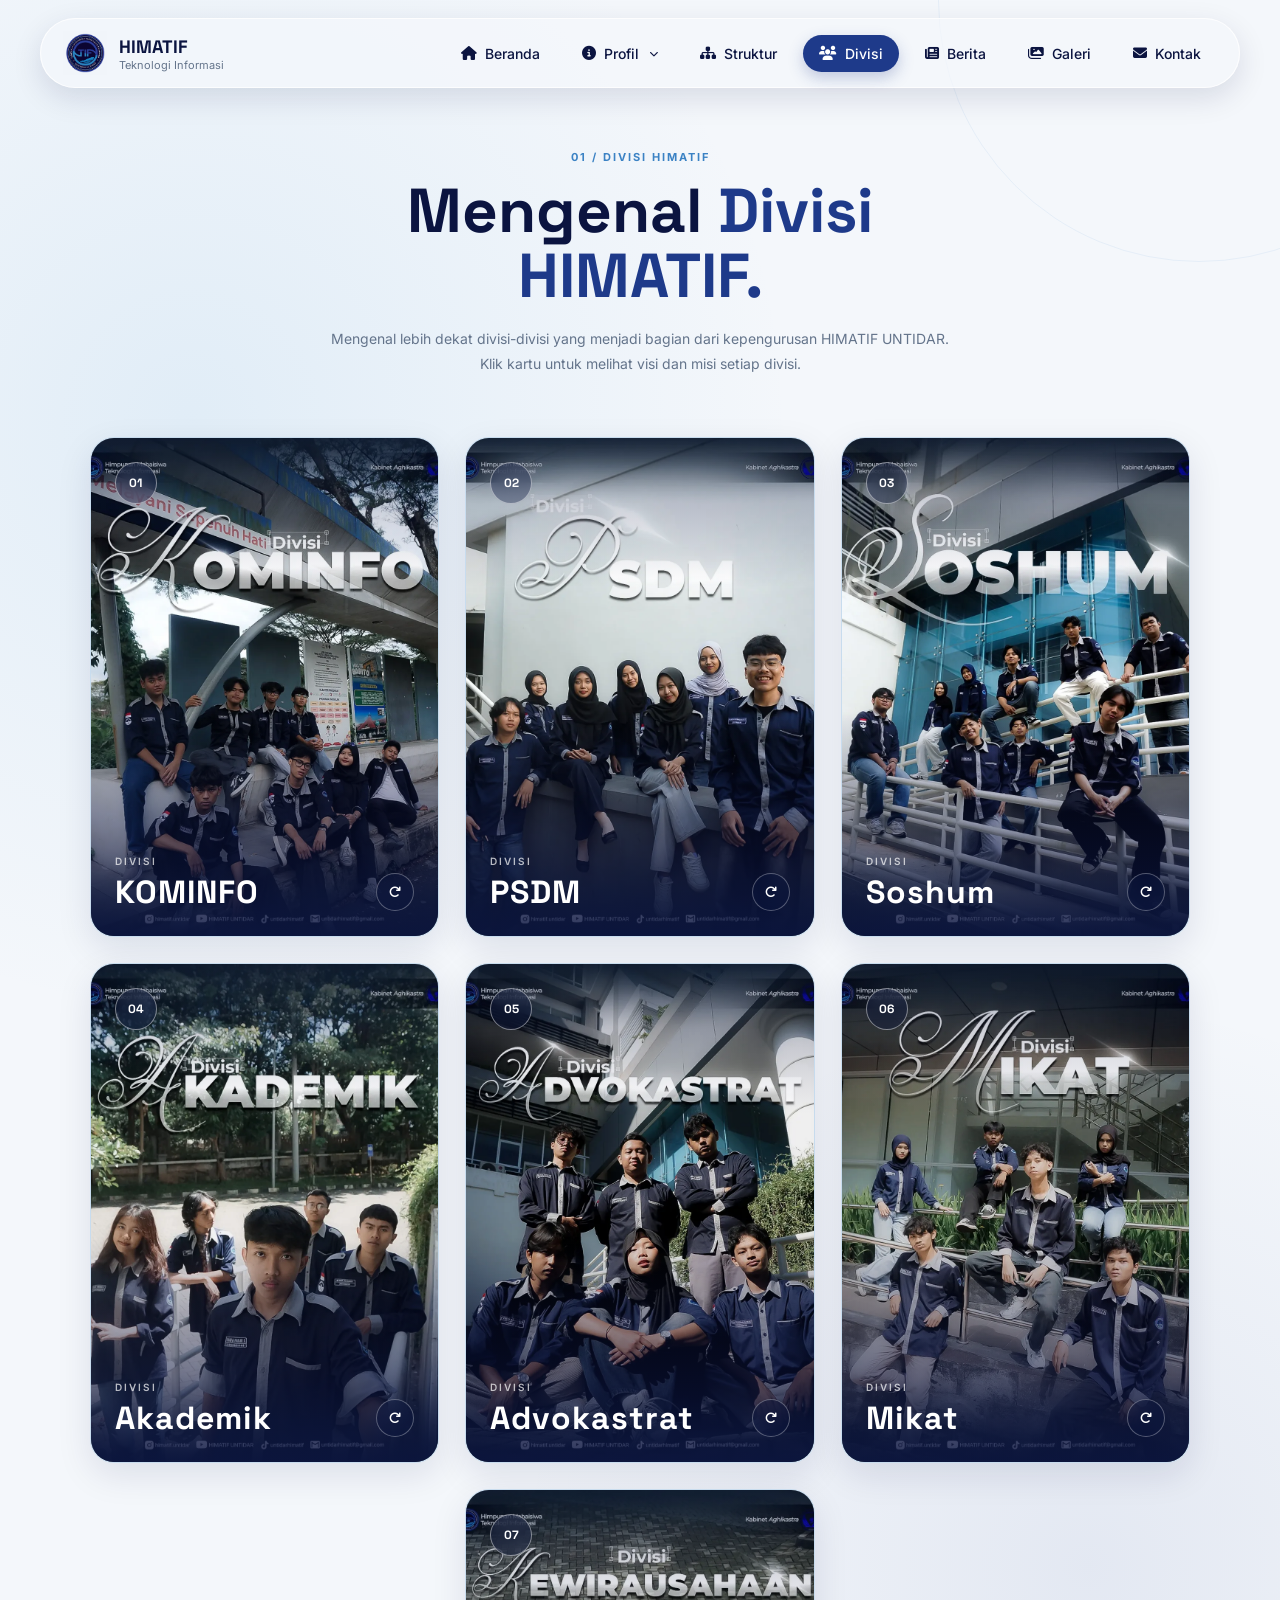
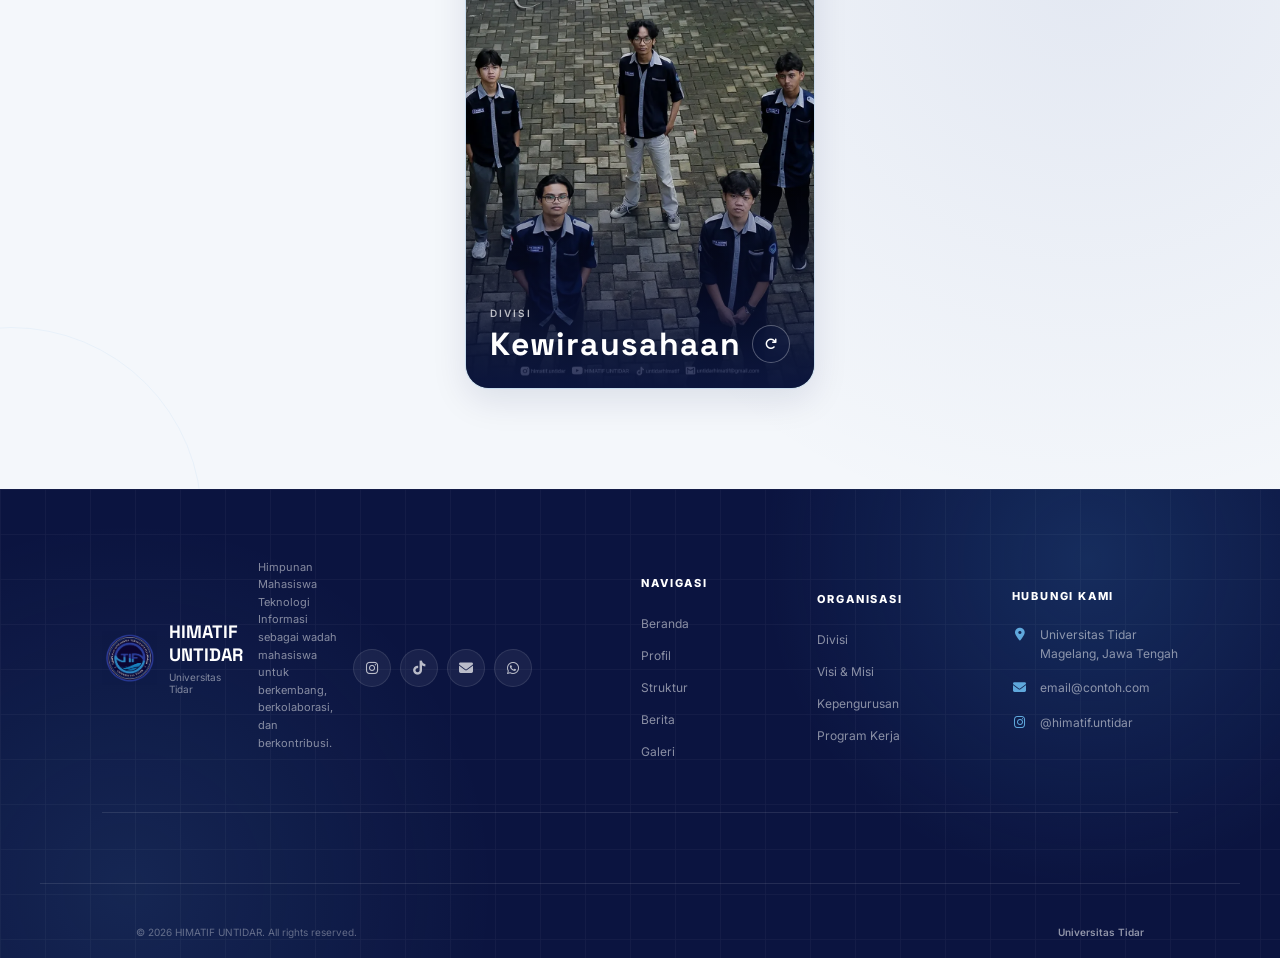
==== divisi.html @ c596a83c "Add files via upload" ====
<!doctype html>
<html lang="id">
  <head>
    <meta charset="UTF-8" />
    <meta name="viewport" content="width=device-width, initial-scale=1.0" />

    <title>Divisi | HIMATIF UNTIDAR</title>

    <!-- Google Fonts -->
    <link rel="preconnect" href="https://fonts.googleapis.com" />
    <link rel="preconnect" href="https://fonts.gstatic.com" crossorigin />

    <link
      href="https://fonts.googleapis.com/css2?family=Inter:wght@400;500;600;700&family=Space+Grotesk:wght@400;500;600;700&display=swap"
      rel="stylesheet"
    />

    <!-- Font Awesome -->
    <link
      rel="stylesheet"
      href="https://cdnjs.cloudflare.com/ajax/libs/font-awesome/6.7.0/css/all.min.css"
    />

    <!-- CSS Utama -->
    <link rel="stylesheet" href="css/style.css" />
    <link
      rel="shortcut icon"
      href="assets/14. LOGO HIMATIF.png"
      type="image/x-icon"
    />

    <!-- CSS Khusus Divisi -->
    <link rel="stylesheet" href="css/divisi.css" />
  </head>

  <body>
    <!-- =====================================================
         NAVBAR
    ====================================================== -->
    <header id="navbar">
      <nav class="dock" id="navbar">
        <!-- LOGO -->
        <a href="#beranda" class="logo">
          <img src="assets/14. LOGO HIMATIF.png" alt="Logo HMTI" />

          <div>
            <h3>HIMATIF</h3>
            <span>Teknologi Informasi</span>
          </div>
        </a>

        <!-- NAVIGATION MENU -->
        <ul class="nav-menu">
          <!-- BERANDA -->
          <li>
            <a href="index.html#beranda" class="nav-link">
              <i class="fa-solid fa-house"></i>
              <span>Beranda</span>
            </a>
          </li>

          <!-- PROFIL -->
          <li class="nav-dropdown">
            <a href="index.html#profil" class="nav-link">
              <i class="fa-solid fa-circle-info"></i>
              <span>Profil</span>
              <i class="fa-solid fa-chevron-down dropdown-icon"></i>
            </a>

            <ul class="dropdown-menu">
              <li>
                <a href="index.html#tentang">
                  <i class="fa-solid fa-building"></i>
                  <span>Tentang HIMATIF</span>
                </a>
              </li>

              <li>
                <a href="#" id="visionMissionNav">
                  <i class="fa-solid fa-bullseye"></i>
                  <span>Visi &amp; Misi</span>
                </a>
              </li>
            </ul>
          </li>

          <!-- STRUKTUR ORGANISASI -->
          <li>
            <a href="index.html#struktur" class="nav-link">
              <i class="fa-solid fa-sitemap"></i>
              <span>Struktur</span>
            </a>
          </li>

          <!-- DIVISI -->
          <li>
            <a href="divisi.html" class="nav-link active">
              <i class="fa-solid fa-users"></i>
              <span>Divisi</span>
            </a>
          </li>

          <!-- PROGRAM KERJA -->
          <li>
            <a href="index.html#berita" class="nav-link">
              <i class="fa-solid fa-newspaper"></i>
              <span>Berita</span>
            </a>
          </li>

          <!-- DOKUMENTASI -->
          <li>
            <a href="index.html#galeri" class="nav-link">
              <i class="fa-solid fa-images"></i>
              <span>Galeri</span>
            </a>
          </li>

          <!-- KONTAK -->
          <li>
            <a href="index.htmlkontak.html" class="nav-link">
              <i class="fa-solid fa-envelope"></i>
              <span>Kontak</span>
            </a>
          </li>
        </ul>

        <!-- HAMBURGER -->
        <div class="hamburger" id="hamburger">
          <i class="fa-solid fa-bars"></i>
        </div>
      </nav>
    </header>

    <!-- =====================================================
         DIVISI SECTION
    ====================================================== -->
    <main>
      <section class="division-section" id="divisi">
        <div class="division-container">
          <!-- Section Heading -->
          <div class="section-heading division-heading">
            <span class="section-number"> 01 / DIVISI HIMATIF </span>

            <h1>
              Mengenal
              <span>Divisi HIMATIF.</span>
            </h1>

            <p>
              Mengenal lebih dekat divisi-divisi yang menjadi bagian dari
              kepengurusan HIMATIF UNTIDAR. Klik kartu untuk melihat visi dan misi
              setiap divisi.
            </p>
          </div>

          <!-- =================================================
                     DIVISION GRID
                ================================================== -->
          <div class="division-grid">
            <!-- =================================================
                         CARD 01 - KOMINFO
                    ================================================== -->
            <article class="division-card">
              <div class="division-card-inner">
                <!-- FRONT -->
                <div class="division-card-front">
                  <img
                    src="assets/5. Divisi Kominfo.png"
                    alt="Divisi Kominfo HMTI UNTIDAR"
                  />

                  <div class="division-front-overlay">
                    <span class="division-number"> 01 </span>

                    <div class="division-front-info">
                      <span>DIVISI</span>

                      <h2>KOMINFO</h2>
                    </div>

                    <div class="division-flip-icon">
                      <i class="fa-solid fa-arrow-rotate-right"></i>
                    </div>
                  </div>
                </div>

                <!-- BACK -->
                <div class="division-card-back">
                  <span class="division-back-number"> 01 </span>

                  <span class="division-label"> DIVISI </span>

                  <h2>KOMINFO</h2>

                  <div class="division-line"></div>

                  <div class="division-content">
                    <div class="vision-block">
                      <span>
                        <i class="fa-solid fa-eye"></i>
                        VISI
                      </span>

                      <p>
                        Membangun komunikasi dan informasi HIMATIF UNTIDAR yang
                        informatif, kreatif, dan mudah diakses.
                      </p>
                    </div>

                    <div class="mission-block">
                      <span>
                        <i class="fa-solid fa-bullseye"></i>
                        MISI
                      </span>

                      <ul>
                        <li>Mengelola informasi organisasi secara efektif.</li>

                        <li>Meningkatkan publikasi kegiatan HIMATIF UNTIDAR.</li>

                        <li>
                          Mengembangkan media komunikasi yang kreatif dan
                          informatif.
                        </li>
                      </ul>
                    </div>
                  </div>

                  <div class="division-back-hint">
                    <i class="fa-solid fa-arrow-left"></i>
                    Klik untuk kembali
                  </div>
                </div>
              </div>
            </article>

            <!-- =================================================
                         CARD 02
                    ================================================== -->
            <article class="division-card">
              <div class="division-card-inner">
                <div class="division-card-front">
                  <img
                    src="assets/6. Divisi PSDM.png"
                    alt="Divisi 02 HMTI UNTIDAR"
                  />

                  <div class="division-front-overlay">
                    <span class="division-number"> 02 </span>

                    <div class="division-front-info">
                      <span>DIVISI</span>
                      <h2>PSDM</h2>
                    </div>

                    <div class="division-flip-icon">
                      <i class="fa-solid fa-arrow-rotate-right"></i>
                    </div>
                  </div>
                </div>

                <div class="division-card-back">
                  <span class="division-back-number">02</span>

                  <span class="division-label"> DIVISI </span>

                  <h2>PSDM</h2>

                  <div class="division-line"></div>

                  <div class="division-content">
                    <div class="vision-block">
                      <span>
                        <i class="fa-solid fa-eye"></i>
                        VISI
                      </span>

                      <p>Tuliskan visi divisi di sini.</p>
                    </div>

                    <div class="mission-block">
                      <span>
                        <i class="fa-solid fa-bullseye"></i>
                        MISI
                      </span>

                      <ul>
                        <li>Tuliskan misi pertama.</li>

                        <li>Tuliskan misi kedua.</li>

                        <li>Tuliskan misi ketiga.</li>
                      </ul>
                    </div>
                  </div>

                  <div class="division-back-hint">
                    <i class="fa-solid fa-arrow-left"></i>
                    Klik untuk kembali
                  </div>
                </div>
              </div>
            </article>

            <!-- =================================================
                         CARD 03
                    ================================================== -->
            <article class="division-card">
              <div class="division-card-inner">
                <div class="division-card-front">
                  <img
                    src="assets/7. Divisi Soshum.png"
                    alt="Divisi 03 HMTI UNTIDAR"
                  />

                  <div class="division-front-overlay">
                    <span class="division-number">03</span>

                    <div class="division-front-info">
                      <span>DIVISI</span>
                      <h2>Soshum</h2>
                    </div>

                    <div class="division-flip-icon">
                      <i class="fa-solid fa-arrow-rotate-right"></i>
                    </div>
                  </div>
                </div>

                <div class="division-card-back">
                  <span class="division-back-number">03</span>

                  <span class="division-label"> DIVISI </span>

                  <h2>Soshum</h2>

                  <div class="division-line"></div>

                  <div class="division-content">
                    <div class="vision-block">
                      <span>
                        <i class="fa-solid fa-eye"></i>
                        VISI
                      </span>

                      <p>Tuliskan visi divisi di sini.</p>
                    </div>

                    <div class="mission-block">
                      <span>
                        <i class="fa-solid fa-bullseye"></i>
                        MISI
                      </span>

                      <ul>
                        <li>Tuliskan misi pertama.</li>
                        <li>Tuliskan misi kedua.</li>
                        <li>Tuliskan misi ketiga.</li>
                      </ul>
                    </div>
                  </div>

                  <div class="division-back-hint">
                    <i class="fa-solid fa-arrow-left"></i>
                    Klik untuk kembali
                  </div>
                </div>
              </div>
            </article>

            <!-- =================================================
                         CARD 04
                    ================================================== -->
            <article class="division-card">
              <div class="division-card-inner">
                <div class="division-card-front">
                  <img
                    src="assets/8. Divisi Akademik.png"
                    alt="Divisi 04 HMTI UNTIDAR"
                  />

                  <div class="division-front-overlay">
                    <span class="division-number">04</span>

                    <div class="division-front-info">
                      <span>DIVISI</span>
                      <h2>Akademik</h2>
                    </div>

                    <div class="division-flip-icon">
                      <i class="fa-solid fa-arrow-rotate-right"></i>
                    </div>
                  </div>
                </div>

                <div class="division-card-back">
                  <span class="division-back-number">04</span>

                  <span class="division-label"> DIVISI </span>

                  <h2>Akademik</h2>

                  <div class="division-line"></div>

                  <div class="division-content">
                    <div class="vision-block">
                      <span>
                        <i class="fa-solid fa-eye"></i>
                        VISI
                      </span>

                      <p>Tuliskan visi divisi di sini.</p>
                    </div>

                    <div class="mission-block">
                      <span>
                        <i class="fa-solid fa-bullseye"></i>
                        MISI
                      </span>

                      <ul>
                        <li>Tuliskan misi pertama.</li>
                        <li>Tuliskan misi kedua.</li>
                        <li>Tuliskan misi ketiga.</li>
                      </ul>
                    </div>
                  </div>

                  <div class="division-back-hint">
                    <i class="fa-solid fa-arrow-left"></i>
                    Klik untuk kembali
                  </div>
                </div>
              </div>
            </article>

            <!-- =================================================
                         CARD 05
                    ================================================== -->
            <article class="division-card">
              <div class="division-card-inner">
                <div class="division-card-front">
                  <img
                    src="assets/9. Divisi Advokastrat.png"
                    alt="Divisi 05 HMTI UNTIDAR"
                  />

                  <div class="division-front-overlay">
                    <span class="division-number">05</span>

                    <div class="division-front-info">
                      <span>DIVISI</span>
                      <h2>Advokastrat</h2>
                    </div>

                    <div class="division-flip-icon">
                      <i class="fa-solid fa-arrow-rotate-right"></i>
                    </div>
                  </div>
                </div>

                <div class="division-card-back">
                  <span class="division-back-number">05</span>

                  <span class="division-label"> DIVISI </span>

                  <h2>Advokastrat</h2>

                  <div class="division-line"></div>

                  <div class="division-content">
                    <div class="vision-block">
                      <span>
                        <i class="fa-solid fa-eye"></i>
                        VISI
                      </span>

                      <p>Tuliskan visi divisi di sini.</p>
                    </div>

                    <div class="mission-block">
                      <span>
                        <i class="fa-solid fa-bullseye"></i>
                        MISI
                      </span>

                      <ul>
                        <li>Tuliskan misi pertama.</li>
                        <li>Tuliskan misi kedua.</li>
                        <li>Tuliskan misi ketiga.</li>
                      </ul>
                    </div>
                  </div>

                  <div class="division-back-hint">
                    <i class="fa-solid fa-arrow-left"></i>
                    Klik untuk kembali
                  </div>
                </div>
              </div>
            </article>

            <!-- =================================================
                         CARD 06
                    ================================================== -->
            <article class="division-card">
              <div class="division-card-inner">
                <div class="division-card-front">
                  <img
                    src="assets/10. Divisi Mikat.png"
                    alt="Divisi 06 HMTI UNTIDAR"
                  />

                  <div class="division-front-overlay">
                    <span class="division-number">06</span>

                    <div class="division-front-info">
                      <span>DIVISI</span>
                      <h2>Mikat</h2>
                    </div>

                    <div class="division-flip-icon">
                      <i class="fa-solid fa-arrow-rotate-right"></i>
                    </div>
                  </div>
                </div>

                <div class="division-card-back">
                  <span class="division-back-number">06</span>

                  <span class="division-label"> DIVISI </span>

                  <h2>Mikat</h2>

                  <div class="division-line"></div>

                  <div class="division-content">
                    <div class="vision-block">
                      <span>
                        <i class="fa-solid fa-eye"></i>
                        VISI
                      </span>

                      <p>Tuliskan visi divisi di sini.</p>
                    </div>

                    <div class="mission-block">
                      <span>
                        <i class="fa-solid fa-bullseye"></i>
                        MISI
                      </span>

                      <ul>
                        <li>Tuliskan misi pertama.</li>
                        <li>Tuliskan misi kedua.</li>
                        <li>Tuliskan misi ketiga.</li>
                      </ul>
                    </div>
                  </div>

                  <div class="division-back-hint">
                    <i class="fa-solid fa-arrow-left"></i>
                    Klik untuk kembali
                  </div>
                </div>
              </div>
            </article>

            <!-- =================================================
                         CARD 07
                    ================================================== -->
            <article class="division-card division-card-last">
              <div class="division-card-inner">
                <div class="division-card-front">
                  <img
                    src="assets/11. Divisi Kewirausahaan.png"
                    alt="Divisi 07 HMTI UNTIDAR"
                  />

                  <div class="division-front-overlay">
                    <span class="division-number">07</span>

                    <div class="division-front-info">
                      <span>DIVISI</span>
                      <h2>Kewirausahaan</h2>
                    </div>

                    <div class="division-flip-icon">
                      <i class="fa-solid fa-arrow-rotate-right"></i>
                    </div>
                  </div>
                </div>

                <div class="division-card-back">
                  <span class="division-back-number">07</span>

                  <span class="division-label"> DIVISI </span>

                  <h2>Kewirausahaan</h2>

                  <div class="division-line"></div>

                  <div class="division-content">
                    <div class="vision-block">
                      <span>
                        <i class="fa-solid fa-eye"></i>
                        VISI
                      </span>

                      <p>Tuliskan visi divisi di sini.</p>
                    </div>

                    <div class="mission-block">
                      <span>
                        <i class="fa-solid fa-bullseye"></i>
                        MISI
                      </span>

                      <ul>
                        <li>Tuliskan misi pertama.</li>
                        <li>Tuliskan misi kedua.</li>
                        <li>Tuliskan misi ketiga.</li>
                      </ul>
                    </div>
                  </div>

                  <div class="division-back-hint">
                    <i class="fa-solid fa-arrow-left"></i>
                    Klik untuk kembali
                  </div>
                </div>
              </div>
            </article>
          </div>
        </div>
      </section>

      <!-- ==========================================
                  VISI & MISI MODAL
            ========================================== -->

      <div class="vision-modal" id="visionModal">
        <div class="vision-modal-overlay"></div>

        <div class="vision-modal-content">
          <button
            type="button"
            class="vision-modal-close"
            id="visionModalClose"
            aria-label="Tutup Visi dan Misi"
          >
            <i class="fa-solid fa-xmark"></i>
          </button>

          <div class="vision-modal-header">
            <span>HIMATIF UNTIDAR</span>

            <h2>Visi &amp; Misi</h2>

            <p>
              Visi dan misi Himpunan Mahasiswa Teknologi Informasi Universitas
              Tidar.
            </p>
          </div>

          <div class="vision-modal-images">
            <div class="vision-image">
              <span>MISI</span>

              <img src="assets/13. MISI HIMATIF.png" alt="Misi HMTI UNTIDAR" />
            </div>

            <div class="vision-image">
              <span>VISI</span>

              <img src="assets/12. VISI HIMATIF.png" alt="Visi HMTI UNTIDAR" />
            </div>
          </div>
        </div>
      </div>
    </main>

    <!-- ==========================================
         FOOTER
    =========================================== -->

    <footer class="site-footer">
      <!-- =================================================
         FOOTER MAIN
    ================================================= -->

      <div class="footer-main">
        <div class="footer-container">
          <!-- =================================================
                 BRAND
            ================================================= -->

          <div class="footer-brand">
            <a href="#beranda" class="footer-logo">
              <img src="assets/14. LOGO HIMATIF.png" alt="Logo HMTI UNTIDAR" />

              <div>
                <h3>HIMATIF UNTIDAR</h3>

                <span> Universitas Tidar </span>
              </div>
            </a>

            <p class="footer-description">
              Himpunan Mahasiswa Teknologi Informasi sebagai wadah mahasiswa
              untuk berkembang, berkolaborasi, dan berkontribusi.
            </p>

            <!-- SOCIAL MEDIA -->

            <div class="footer-social">
              <a href="#" target="_blank" aria-label="Instagram HMTI">
                <i class="fa-brands fa-instagram"></i>
              </a>

              <a href="#" target="_blank" aria-label="TikTok HMTI">
                <i class="fa-brands fa-tiktok"></i>
              </a>

              <a href="#" target="_blank" aria-label="Email HMTI">
                <i class="fa-solid fa-envelope"></i>
              </a>

              <a href="#" target="_blank" aria-label="WhatsApp HMTI">
                <i class="fa-brands fa-whatsapp"></i>
              </a>
            </div>
          </div>

          <!-- =================================================
                 NAVIGASI
            ================================================= -->

          <div class="footer-column">
            <h4>NAVIGASI</h4>

            <ul>
              <li>
                <a href="#beranda"> Beranda </a>
              </li>

              <li>
                <a href="#tentang"> Profil </a>
              </li>

              <li>
                <a href="#struktur"> Struktur </a>
              </li>

              <li>
                <a href="#berita"> Berita </a>
              </li>

              <li>
                <a href="#galeri"> Galeri </a>
              </li>
            </ul>
          </div>

          <!-- =================================================
                 ORGANISASI
            ================================================= -->

          <div class="footer-column">
            <h4>ORGANISASI</h4>

            <ul>
              <li>
                <a href="divisi.html"> Divisi </a>
              </li>

              <li>
                <a href="#" id="footerVisionMission"> Visi &amp; Misi </a>
              </li>

              <li>
                <a href="#struktur"> Kepengurusan </a>
              </li>

              <li>
                <a href="#berita"> Program Kerja </a>
              </li>
            </ul>
          </div>

          <!-- =================================================
                 KONTAK
            ================================================= -->

          <div class="footer-column footer-contact">
            <h4>HUBUNGI KAMI</h4>

            <div class="footer-contact-item">
              <i class="fa-solid fa-location-dot"></i>

              <span>
                Universitas Tidar<br />
                Magelang, Jawa Tengah
              </span>
            </div>

            <div class="footer-contact-item">
              <i class="fa-solid fa-envelope"></i>

              <a href="mailto:email@contoh.com"> email@contoh.com </a>
            </div>

            <div class="footer-contact-item">
              <i class="fa-brands fa-instagram"></i>

              <a href="#" target="_blank"> @himatif.untidar </a>
            </div>
          </div>
        </div>
      </div>

      <!-- =================================================
         FOOTER BOTTOM
    ================================================= -->

      <div class="footer-bottom">
        <div class="footer-bottom-container">
          <p>
            &copy;
            <span id="footerYear"></span>
            HIMATIF UNTIDAR. All rights reserved.
          </p>

          <span class="footer-university"> Universitas Tidar </span>
        </div>
      </div>
    </footer>

    <!-- JavaScript utama jika kamu tetap menggunakannya -->
    <script src="js/script.js"></script>

    <!-- JavaScript khusus divisi -->
    <script src="js/divisi.js"></script>
  </body>
</html>
---- css/style.css ----
/* =====================================================
   HMTI UNTIDAR
   Profile Website
   Author : Hafidz
   File   : style.css
===================================================== */

/* =====================================================
   1. RESET
===================================================== */

* {
  margin: 0;
  padding: 0;
  box-sizing: border-box;
}

html {
  scroll-behavior: smooth;
}

body {
  min-height: 100vh;

  font-family: var(--font-body);
  color: var(--navy);

  background: var(--background);
}

body.modal-open {
  overflow: hidden;
}

/* =====================================================
   2. ROOT / DESIGN SYSTEM
===================================================== */

:root {
  /* ---------- Brand Colors ---------- */

  --navy: #0b1440;
  --blue-dark: #1e3a8a;
  --blue: #3b82c4;
  --blue-light: #5fa8dc;

  /* ---------- Neutral Colors ---------- */

  --white: #ffffff;
  --background: #f4f7fb;
  --gray: #64748b;

  /* ---------- Glass Effect ---------- */

  --glass: rgba(244, 247, 251, 0.72);
  --glass-border: rgba(255, 255, 255, 0.8);

  /* ---------- Shadow ---------- */

  --shadow-sm: 0 4px 12px rgba(11, 20, 64, 0.08);
  --shadow-md: 0 10px 30px rgba(11, 20, 64, 0.12);
  --shadow-lg: 0 15px 40px rgba(11, 20, 64, 0.16);

  /* ---------- Border Radius ---------- */

  --radius-sm: 10px;
  --radius-md: 20px;
  --radius-lg: 30px;
  --radius-full: 999px;

  /* ---------- Typography ---------- */

  --font-heading: "Space Grotesk", sans-serif;
  --font-body: "Inter", sans-serif;

  /* ---------- Transition ---------- */

  --transition-fast: 0.2s ease;
  --transition: 0.3s ease;
  --transition-slow: 0.5s ease;
}

/* =====================================================
   3. GLOBAL TYPOGRAPHY
===================================================== */

h1,
h2,
h3,
h4,
h5,
h6 {
  font-family: var(--font-heading);
}

a {
  text-decoration: none;
}

button,
a {
  -webkit-tap-highlight-color: transparent;
}
/* =====================================================
   4. HERO SECTION
===================================================== */

.hero {
  position: relative;

  min-height: 100vh;

  display: grid;
  grid-template-columns: 1.1fr 0.9fr;
  align-items: center;

  gap: 40px;

  padding: 140px 8% 160px;

  overflow: hidden;

  color: var(--white);

  background:
    radial-gradient(
      circle at 15% 25%,
      rgba(95, 168, 220, 0.3),
      transparent 32%
    ),
    radial-gradient(
      circle at 85% 30%,
      rgba(59, 130, 196, 0.22),
      transparent 35%
    ),
    linear-gradient(
      180deg,
      #0b1440 0%,
      #101c50 35%,
      #1e3a8a 65%,
      #3b82c4 88%,
      #5fa8dc 100%
    );

  isolation: isolate;
}

/* =====================================================
   HERO GRID
===================================================== */

.hero::before {
  content: "";

  position: absolute;

  inset: 0;

  z-index: -2;

  pointer-events: none;

  opacity: 0.07;

  background-image:
    linear-gradient(rgba(255, 255, 255, 0.5) 1px, transparent 1px),
    linear-gradient(90deg, rgba(255, 255, 255, 0.5) 1px, transparent 1px);

  background-size: 45px 45px;

  mask-image: linear-gradient(to bottom, black 0%, black 55%, transparent 100%);

  -webkit-mask-image: linear-gradient(
    to bottom,
    black 0%,
    black 55%,
    transparent 100%
  );
}

/* =====================================================
   HERO GLOW
===================================================== */

.hero::after {
  content: "";

  position: absolute;

  width: 650px;
  height: 650px;

  top: 45%;
  left: 65%;

  transform: translate(-50%, -50%);

  border-radius: 50%;

  background: radial-gradient(circle, rgba(95, 168, 220, 0.2), transparent 65%);

  filter: blur(50px);

  pointer-events: none;

  z-index: -1;
}

/* =====================================================
   HERO CONTENT
===================================================== */

.hero-content {
  position: relative;

  z-index: 3;

  width: 100%;

  max-width: 760px;

  text-align: left;

  justify-self: start;
}

/* =====================================================
   HERO BADGE
===================================================== */

.hero-badge {
  display: inline-flex;

  align-items: center;

  gap: 8px;

  margin-bottom: 22px;

  padding: 8px 16px;

  color: var(--white);

  font-family: var(--font-body);

  font-size: 13px;

  font-weight: 500;

  background: rgba(255, 255, 255, 0.1);

  border: 1px solid rgba(255, 255, 255, 0.2);

  border-radius: var(--radius-full);

  backdrop-filter: blur(12px);

  -webkit-backdrop-filter: blur(12px);

  box-shadow: 0 8px 30px rgba(11, 20, 64, 0.12);
}

.hero-badge i {
  color: var(--blue-light);

  font-size: 12px;
}

/* =====================================================
   HERO HEADING
===================================================== */

.hero h1 {
  max-width: 800px;

  color: var(--white);

  font-family: var(--font-heading);

  font-size: clamp(2.8rem, 5vw, 5rem);

  font-weight: 700;

  line-height: 1.02;

  letter-spacing: -2px;

  text-shadow: 0 8px 30px rgba(11, 20, 64, 0.2);
}

.hero h1 span {
  display: block;

  color: var(--blue-light);
}

/* =====================================================
   HERO DESCRIPTION
===================================================== */

.hero p {
  max-width: 600px;

  margin-top: 24px;

  color: rgba(255, 255, 255, 0.82);

  font-family: var(--font-body);

  font-size: clamp(0.95rem, 1.5vw, 1.1rem);

  font-weight: 400;

  line-height: 1.7;
}

/* =====================================================
   HERO ACTIONS
===================================================== */

.hero-actions {
  display: flex;

  align-items: center;

  gap: 12px;

  margin-top: 32px;
}

/* =====================================================
   HERO BUTTON
===================================================== */

.hero-button {
  display: inline-flex;

  align-items: center;
  justify-content: center;

  gap: 10px;

  padding: 13px 20px;

  border-radius: var(--radius-full);

  font-family: var(--font-body);

  font-size: 14px;

  font-weight: 600;

  transition:
    transform var(--transition),
    background var(--transition),
    box-shadow var(--transition);
}

.hero-button.primary {
  color: var(--navy);

  background: var(--white);

  box-shadow: 0 10px 30px rgba(11, 20, 64, 0.22);
}

.hero-button.primary:hover {
  transform: translateY(-4px);

  box-shadow: 0 15px 35px rgba(11, 20, 64, 0.3);
}

.hero-button.secondary {
  color: var(--white);

  background: rgba(255, 255, 255, 0.08);

  border: 1px solid rgba(255, 255, 255, 0.25);

  backdrop-filter: blur(12px);

  -webkit-backdrop-filter: blur(12px);
}

.hero-button.secondary:hover {
  background: rgba(255, 255, 255, 0.16);

  transform: translateY(-4px);
}

/* =====================================================
   HERO VISUAL
===================================================== */

.hero-visual {
  position: relative;

  width: min(100%, 480px);
  aspect-ratio: 1 / 1;

  justify-self: center;

  z-index: 2;
}

/* =====================================================
   HERO LOGO
===================================================== */

.hero-logo {
  position: absolute;

  top: 50%;
  left: 50%;

  width: 220px;
  height: 220px;

  display: flex;

  align-items: center;
  justify-content: center;

  transform: translate(-50%, -50%);

  background: rgba(255, 255, 255, 0.1);

  border: 1px solid rgba(255, 255, 255, 0.25);

  border-radius: 50%;

  backdrop-filter: blur(15px);

  -webkit-backdrop-filter: blur(15px);

  box-shadow: 0 20px 60px rgba(11, 20, 64, 0.25);

  animation: floatingLogo 5s ease-in-out infinite;
}

.hero-logo::before {
  content: "";

  position: absolute;

  inset: 12px;

  border: 1px solid rgba(255, 255, 255, 0.15);

  border-radius: 50%;
}

.hero-logo img {
  position: relative;

  width: 145px;
  height: 145px;

  object-fit: contain;
}

/* =====================================================
   LOGO FLOATING
===================================================== */

@keyframes floatingLogo {
  0%,
  100% {
    transform: translate(-50%, -50%) translateY(0);
  }

  50% {
    transform: translate(-50%, -50%) translateY(-12px);
  }
}

/* =====================================================
   ORBIT
===================================================== */

.hero-orbit {
  position: absolute;

  top: 50%;
  left: 50%;

  border: 1px solid rgba(255, 255, 255, 0.18);

  border-radius: 50%;

  transform: translate(-50%, -50%) rotate(-20deg);
}

.orbit-1 {
  width: 330px;
  height: 180px;

  animation: orbitRotate 15s linear infinite;
}

.orbit-2 {
  width: 420px;
  height: 240px;

  transform: translate(-50%, -50%) rotate(60deg);

  border-color: rgba(95, 168, 220, 0.2);

  animation: orbitRotateReverse 20s linear infinite;
}

/* =====================================================
   ORBIT ANIMATION
===================================================== */

@keyframes orbitRotate {
  from {
    transform: translate(-50%, -50%) rotate(-20deg);
  }

  to {
    transform: translate(-50%, -50%) rotate(340deg);
  }
}

@keyframes orbitRotateReverse {
  from {
    transform: translate(-50%, -50%) rotate(60deg);
  }

  to {
    transform: translate(-50%, -50%) rotate(-300deg);
  }
}

/* =====================================================
   FLOATING TECH ELEMENTS
===================================================== */

.hero-tech {
  position: absolute;

  display: flex;

  align-items: center;
  justify-content: center;

  color: rgba(255, 255, 255, 0.75);

  font-family: var(--font-heading);

  font-size: 14px;

  font-weight: 600;

  background: rgba(255, 255, 255, 0.08);

  border: 1px solid rgba(255, 255, 255, 0.18);

  border-radius: 14px;

  backdrop-filter: blur(10px);

  -webkit-backdrop-filter: blur(10px);

  box-shadow: 0 10px 30px rgba(11, 20, 64, 0.15);

  animation: floatingTech 4s ease-in-out infinite;
}

.tech-1 {
  top: 5%;
  left: 5%;

  width: 55px;
  height: 55px;

  font-size: 17px;

  animation-delay: -1s;
}

.tech-2 {
  top: 18%;
  right: 0;

  width: 50px;
  height: 50px;

  animation-delay: -2s;
}

.tech-3 {
  right: 7%;
  bottom: 10%;

  width: 48px;
  height: 48px;

  font-size: 12px;

  animation-delay: -3s;
}

@keyframes floatingTech {
  0%,
  100% {
    transform: translateY(0);
  }

  50% {
    transform: translateY(-12px);
  }
}

/* =====================================================
   HERO BOTTOM FADE
===================================================== */

.hero-bottom {
  position: absolute;
  right: 0;
  bottom: 0;
  left: 0;

  height: 260px;

  background: linear-gradient(
    to bottom,
    rgba(95, 168, 220, 0) 0%,
    rgba(95, 168, 220, 0.35) 25%,
    rgba(95, 168, 220, 0.7) 45%,
    rgba(95, 168, 220, 0.9) 60%,
    #dce8f4 100%
  );

  z-index: 4;
  pointer-events: none;
}

/* =====================================================
   SCROLL INDICATOR
===================================================== */

.scroll-indicator {
  position: absolute;

  bottom: 35px;
  left: 50%;

  z-index: 5;

  display: flex;

  flex-direction: column;

  align-items: center;

  gap: 8px;

  transform: translateX(-50%);

  color: rgba(255, 255, 255, 0.65);

  font-family: var(--font-body);

  font-size: 11px;

  white-space: nowrap;

  transition:
    color var(--transition),
    transform var(--transition);
}

.scroll-indicator i {
  font-size: 12px;

  animation: scrollArrow 1.8s ease-in-out infinite;
}

.scroll-indicator:hover {
  color: var(--white);

  transform: translateX(-50%) translateY(-3px);
}

@keyframes scrollArrow {
  0%,
  100% {
    transform: translateY(0);
  }

  50% {
    transform: translateY(5px);
  }
}

/* =====================================================
   TABLET
===================================================== */

@media (max-width: 992px) {
  .hero {
    grid-template-columns: 1fr 0.8fr;

    gap: 20px;

    padding: 130px 6% 150px;
  }

  .hero h1 {
    font-size: clamp(2.5rem, 5vw, 4rem);
  }

  .hero-visual {
    width: min(100%, 380px);
  }

  .hero-logo {
    width: 180px;
    height: 180px;
  }

  .hero-logo img {
    width: 120px;
    height: 120px;
  }

  .orbit-1 {
    width: 280px;
    height: 150px;
  }

  .orbit-2 {
    width: 350px;
    height: 200px;
  }
}

/* =====================================================
   MOBILE
===================================================== */

@media (max-width: 768px) {
  .hero {
    min-height: 100svh;

    display: flex;

    flex-direction: column;

    align-items: center;

    gap: 0;

    padding: 130px 24px 150px;

    text-align: center;
  }

  .hero-content {
    width: 100%;

    display: flex;

    flex-direction: column;

    align-items: center;

    text-align: center;
  }

  .hero h1 {
    font-size: clamp(2.2rem, 10vw, 3.5rem);

    letter-spacing: -1px;
  }

  .hero p {
    max-width: 520px;

    font-size: 0.95rem;
  }

  .hero-actions {
    justify-content: center;

    flex-wrap: wrap;
  }

  /* ---------- Visual ---------- */

  .hero-visual {
    width: 280px;

    margin-top: 60px;
  }

  .hero-logo {
    width: 145px;
    height: 145px;
  }

  .hero-logo img {
    width: 95px;
    height: 95px;
  }

  .orbit-1 {
    width: 220px;
    height: 120px;
  }

  .orbit-2 {
    width: 270px;
    height: 150px;
  }

  .tech-1 {
    width: 45px;
    height: 45px;
  }

  .tech-2 {
    width: 42px;
    height: 42px;
  }

  .tech-3 {
    width: 40px;
    height: 40px;
  }

  .hero-bottom {
    height: 200px;
  }

  .scroll-indicator {
    bottom: 25px;
  }
}

/* =====================================================
   SMALL PHONE
===================================================== */

@media (max-width: 420px) {
  .hero {
    padding: 120px 20px 130px;
  }

  .hero-badge {
    font-size: 12px;

    padding: 7px 13px;
  }

  .hero h1 {
    font-size: 2.1rem;

    line-height: 1.08;
  }

  .hero p {
    font-size: 0.88rem;
  }

  .hero-button {
    padding: 12px 17px;

    font-size: 13px;
  }

  .hero-visual {
    width: 240px;

    margin-top: 45px;
  }

  .hero-logo {
    width: 125px;
    height: 125px;
  }

  .hero-logo img {
    width: 82px;
    height: 82px;
  }

  .orbit-1 {
    width: 190px;
    height: 105px;
  }

  .orbit-2 {
    width: 230px;
    height: 130px;
  }

  .scroll-indicator span {
    display: none;
  }
}

/* =====================================================
   SMALL PHONE
===================================================== */

@media (max-width: 420px) {
  .hero {
    padding: 120px 20px 130px;
  }

  .hero-badge {
    font-size: 12px;

    padding: 7px 13px;
  }

  .hero h1 {
    font-size: 2.1rem;

    line-height: 1.08;
  }

  .hero p {
    font-size: 0.88rem;
  }

  .hero-button {
    padding: 12px 17px;

    font-size: 13px;
  }

  .hero-visual {
    width: 240px;
    height: 240px;

    margin-top: 45px;
  }

  .hero-logo {
    width: 125px;
    height: 125px;
  }

  .hero-logo img {
    width: 82px;
    height: 82px;
  }

  .orbit-1 {
    width: 190px;
    height: 105px;
  }

  .orbit-2 {
    width: 230px;
    height: 130px;
  }

  .scroll-indicator span {
    display: none;
  }
}
/* =====================================================
   SMALL PHONE
===================================================== */

@media (max-width: 420px) {
  .hero {
    padding-right: 20px;
    padding-left: 20px;
  }

  .hero::before {
    background-size: 25px 25px;
  }

  .hero h1 {
    font-size: 2rem;

    line-height: 1.1;
  }

  .hero p {
    font-size: 0.9rem;
  }
}

/* =====================================================
   5. NAVBAR
===================================================== */

header {
  position: fixed;

  top: 18px;
  left: 0;

  width: 100%;

  display: flex;
  justify-content: center;

  z-index: 999;
}

.dock {
  width: min(1200px, 94%);

  display: flex;
  align-items: center;
  justify-content: space-between;

  padding: 12px 22px;

  background: var(--glass);

  border: 1px solid var(--glass-border);
  border-radius: var(--radius-full);

  backdrop-filter: blur(18px);
  -webkit-backdrop-filter: blur(18px);

  box-shadow: var(--shadow-md);

  transition:
    padding var(--transition),
    background var(--transition),
    box-shadow var(--transition);
}

/* ---------- Navbar ketika Scroll ---------- */

.dock.scrolled {
  padding: 8px 18px;

  background: rgba(244, 247, 251, 0.85);

  box-shadow: var(--shadow-lg);
}

/* =====================================================
   6. LOGO
===================================================== */

.logo {
  display: flex;
  align-items: center;

  gap: 12px;

  color: var(--navy);
}

.logo img {
  width: 44px;
  height: 44px;

  object-fit: contain;

  transition: transform var(--transition);
}

.logo:hover img {
  transform: scale(1.08);
}

.logo h3 {
  color: var(--navy);

  font-family: var(--font-heading);
  font-size: 18px;
  font-weight: 700;
}

.logo span {
  display: block;

  color: var(--gray);

  font-family: var(--font-body);
  font-size: 11px;
}

/* =====================================================
   7. NAVIGATION MENU
===================================================== */

.nav-menu {
  display: flex;
  align-items: center;

  gap: 10px;

  list-style: none;
}

.nav-link {
  display: flex;
  align-items: center;
  justify-content: center;

  gap: 8px;

  padding: 10px 16px;

  border-radius: var(--radius-full);

  color: var(--navy);

  font-family: var(--font-body);
  font-size: 14px;
  font-weight: 500;

  transition:
    color var(--transition),
    background var(--transition),
    transform var(--transition),
    box-shadow var(--transition);
}

/* =====================================================
   8. NAVIGATION HOVER
===================================================== */

.nav-link:hover {
  color: var(--blue-dark);

  background: rgba(95, 168, 220, 0.15);

  transform: translateY(-5px) scale(1.05);

  box-shadow: var(--shadow-sm);
}

/* =====================================================
   9. ACTIVE NAVIGATION
===================================================== */

.nav-link.active {
  color: var(--white);

  background: var(--blue-dark);

  box-shadow: 0 6px 15px rgba(30, 58, 138, 0.25);
}

.nav-link.active:hover {
  color: var(--white);

  background: var(--blue);

  transform: translateY(-5px) scale(1.05);
}

/* ---------- Navigation Icon ---------- */

.nav-link i {
  font-size: 14px;

  transition: transform var(--transition);
}

.nav-link:hover i {
  transform: scale(1.1);
}

/* =====================================================
   NAVBAR DROPDOWN
===================================================== */

.nav-dropdown {
  position: relative;
}

/* Icon panah */
.dropdown-icon {
  margin-left: 2px;
  font-size: 9px !important;
  transition: transform var(--transition);
}

/* Putar panah saat hover */
.nav-dropdown:hover .dropdown-icon {
  transform: rotate(180deg);
}

/* =====================================================
   DROPDOWN MENU
===================================================== */

.dropdown-menu {
  position: absolute;
  top: calc(100% + 12px);
  left: 50%;

  width: 210px;

  display: flex;
  flex-direction: column;
  gap: 5px;

  padding: 8px;

  list-style: none;

  background: rgba(244, 247, 251, 0.9);
  border: 1px solid var(--glass-border);
  border-radius: var(--radius-md);

  backdrop-filter: blur(18px);
  -webkit-backdrop-filter: blur(18px);

  box-shadow: var(--shadow-lg);

  opacity: 0;
  visibility: hidden;

  transform: translateX(-50%) translateY(-8px);

  transition:
    opacity var(--transition),
    visibility var(--transition),
    transform var(--transition);
}

/* Dropdown muncul saat hover */
.nav-dropdown:hover .dropdown-menu {
  opacity: 1;
  visibility: visible;
  transform: translateX(-50%) translateY(0);
}

/* =====================================================
   DROPDOWN LINK
===================================================== */

.dropdown-menu a {
  display: flex;
  align-items: center;
  gap: 12px;

  padding: 11px 13px;

  color: var(--navy);

  font-family: var(--font-body);
  font-size: 13px;
  font-weight: 500;

  border-radius: var(--radius-sm);

  transition:
    color var(--transition-fast),
    background var(--transition-fast),
    transform var(--transition-fast);
}

.dropdown-menu a i {
  width: 18px;

  color: var(--blue-dark);

  font-size: 13px;

  text-align: center;

  transition: transform var(--transition-fast);
}

/* Hover dropdown item */
.dropdown-menu a:hover {
  color: var(--blue-dark);
  background: rgba(95, 168, 220, 0.15);
  transform: translateX(4px);
}

.dropdown-menu a:hover i {
  transform: scale(1.1);
}

/* =====================================================
   10. HAMBURGER
===================================================== */

.hamburger {
  display: none;

  width: 42px;
  height: 42px;

  align-items: center;
  justify-content: center;

  color: var(--navy);

  border-radius: 50%;

  cursor: pointer;

  transition:
    color var(--transition),
    background var(--transition),
    transform var(--transition);
}

.hamburger:hover {
  color: var(--blue-dark);

  background: rgba(95, 168, 220, 0.15);

  transform: scale(1.05);
}

/* =====================================================
   11. TABLET
===================================================== */

@media (max-width: 992px) {
  /* Hide subtitle */

  .logo span {
    display: none;
  }

  /* Icon-only navigation */

  .nav-link span {
    display: none;
  }

  .nav-link {
    width: 46px;
    height: 46px;

    padding: 0;
  }
  .dropdown-icon {
    display: none;
  }

  .dropdown-menu {
    width: 190px;
  }
}

/* =====================================================
   12. MOBILE
===================================================== */

@media (max-width: 768px) {
  /* ---------- Navbar ---------- */

  .dock {
    width: 92%;

    padding: 10px 16px;
  }

  /* ---------- Hamburger ---------- */

  .hamburger {
    display: flex;
  }

  /* ---------- Hide Logo Text ---------- */

  .logo div {
    display: none;
  }

  /* ---------- Mobile Menu ---------- */

  .nav-menu {
    position: absolute;

    top: 72px;
    left: 50%;

    width: 94%;

    display: flex;
    flex-direction: column;
    align-items: stretch;

    gap: 8px;

    padding: 18px;

    background: rgba(244, 247, 251, 0.88);

    border: 1px solid var(--glass-border);
    border-radius: var(--radius-lg);

    backdrop-filter: blur(20px);
    -webkit-backdrop-filter: blur(20px);

    box-shadow: var(--shadow-lg);

    opacity: 0;
    visibility: hidden;

    transform: translateX(-50%) translateY(-10px);

    transition:
      opacity var(--transition),
      visibility var(--transition),
      transform var(--transition);
  }

  /* ---------- Mobile Menu Active ---------- */

  .nav-menu.show {
    opacity: 1;
    visibility: visible;

    transform: translateX(-50%) translateY(0);
  }

  /* ---------- Mobile Navigation Link ---------- */

  .nav-link {
    width: 100%;

    justify-content: flex-start;

    padding: 14px 18px;

    border-radius: var(--radius-md);
  }

  .nav-link span {
    display: block;
  }

  .nav-link:hover {
    transform: translateX(5px);
  }

  .nav-dropdown {
    width: 100%;
  }

  .nav-dropdown > .nav-link {
    width: 100%;
  }

  .dropdown-icon {
    display: block;
    margin-left: auto;
    font-size: 10px !important;
  }

  .nav-dropdown.open .dropdown-icon {
    transform: rotate(180deg);
  }

  .dropdown-menu {
    position: static;

    width: 100%;

    margin-top: 5px;
    padding: 5px;

    background: rgba(255, 255, 255, 0.45);

    border: none;
    border-radius: var(--radius-sm);

    box-shadow: none;

    transform: none;

    opacity: 0;
    visibility: hidden;

    max-height: 0;
    overflow: hidden;

    transition:
      opacity var(--transition),
      max-height var(--transition),
      visibility var(--transition);
  }

  /*
     Pada mobile dropdown dibuka
     menggunakan class .open
  */
  .nav-dropdown.open .dropdown-menu {
    opacity: 1;
    visibility: visible;

    max-height: 150px;
  }

  .dropdown-menu a {
    padding: 11px 18px 11px 45px;

    font-size: 13px;
  }

  .dropdown-menu a:hover {
    transform: translateX(3px);
  }

  .nav-dropdown:hover .dropdown-menu {
    opacity: 0;
    visibility: hidden;
    transform: none;
  }

  .nav-dropdown.open .dropdown-menu {
    opacity: 1;
    visibility: visible;
  }
}

/* =====================================================
   13. SMALL PHONE
===================================================== */

@media (max-width: 420px) {
  header {
    top: 12px;
  }

  .dock {
    width: 94%;
  }

  .logo img {
    width: 38px;
    height: 38px;
  }

  .nav-menu {
    top: 66px;

    width: 96%;
  }
}

/* =====================================================
   PAGE LOAD ANIMATION
===================================================== */

.page-load {
  opacity: 0;
}

/* =====================================================
   NAVBAR ANIMATION
===================================================== */

header {
  animation: navbarEnter 0.8s ease forwards;
}

@keyframes navbarEnter {
  from {
    opacity: 0;
    transform: translateY(-25px);
  }

  to {
    opacity: 1;
    transform: translateY(0);
  }
}

/* =====================================================
   HERO CONTENT ANIMATION
===================================================== */

.hero-content {
  animation: heroContentEnter 1s ease 0.2s both;
}

@keyframes heroContentEnter {
  from {
    opacity: 0;
    transform: translateX(-40px);
  }

  to {
    opacity: 1;
    transform: translateX(0);
  }
}

/* =====================================================
   HERO VISUAL ANIMATION
===================================================== */

.hero-visual {
  animation: heroVisualEnter 1s ease 0.4s both;
}

@keyframes heroVisualEnter {
  from {
    opacity: 0;
    transform: translateX(40px);
  }

  to {
    opacity: 1;
    transform: translateX(0);
  }
}

/* =====================================================
   SCROLL INDICATOR
===================================================== */

.scroll-indicator {
  opacity: 0;

  animation: scrollIndicatorEnter 0.8s ease 1s forwards;
}

@keyframes scrollIndicatorEnter {
  from {
    opacity: 0;
  }

  to {
    opacity: 1;
  }
}

/* =====================================================
   REDUCE MOTION
===================================================== */

@media (prefers-reduced-motion: reduce) {
  *,
  *::before,
  *::after {
    animation-duration: 0.01ms !important;
    animation-iteration-count: 1 !important;
    transition-duration: 0.01ms !important;
  }
}

/* =====================================================
   ABOUT / PROFIL ORGANISASI
===================================================== */

.about {
  position: relative;
  overflow: hidden;
  padding: 120px 8% 130px;

  background:
    radial-gradient(
      circle at 85% 10%,
      rgba(95, 168, 220, 0.18),
      transparent 30%
    ),
    linear-gradient(180deg, #dce8f4 0%, #e5eef6 35%, #eaf1f8 100%);
}

.about-container {
  width: min(1200px, 100%);
  margin: 0 auto;
}

/* =====================================================
   SECTION HEADER
===================================================== */

.section-heading {
  max-width: 700px;
}

.section-number {
  display: inline-block;

  color: var(--blue-dark);

  font-family: var(--font-body);
  font-size: 12px;
  font-weight: 700;
  letter-spacing: 1.5px;
  text-transform: uppercase;
}

.section-heading h2 {
  margin-top: 12px;

  color: var(--navy);

  font-family: var(--font-heading);
  font-size: clamp(2.2rem, 4vw, 4rem);
  font-weight: 700;
  line-height: 1.05;
  letter-spacing: -1.5px;
}

.section-heading h2 span {
  display: block;
  color: var(--blue-dark);
}

.section-heading p {
  max-width: 600px;
  margin-top: 20px;

  color: #52657d;

  font-family: var(--font-body);
  font-size: 15px;
  line-height: 1.7;
}

/* =====================================================
   ABOUT CONTENT
===================================================== */

.about-content {
  display: grid;
  grid-template-columns: 1fr 0.8fr;
  align-items: center;

  gap: 80px;
  margin-top: 65px;
}

/* =====================================================
   ABOUT TEXT
===================================================== */

.about-label {
  display: inline-block;
  margin-bottom: 14px;

  color: var(--blue-dark);

  font-family: var(--font-body);
  font-size: 11px;
  font-weight: 700;
  letter-spacing: 1.2px;
}

.about-text h3 {
  max-width: 600px;

  color: var(--navy);

  font-family: var(--font-heading);
  font-size: clamp(1.8rem, 3vw, 2.7rem);
  line-height: 1.15;
  letter-spacing: -1px;
}

.about-text h3 span {
  color: var(--blue);
}

.about-text p {
  max-width: 620px;
  margin-top: 20px;

  color: #52657d;

  font-family: var(--font-body);
  font-size: 15px;
  line-height: 1.8;
}

/* =====================================================
   ABOUT BUTTON
===================================================== */

.about-button {
  display: inline-flex;
  align-items: center;
  gap: 10px;

  margin-top: 28px;
  padding: 12px 18px;

  color: var(--white);
  background: var(--blue-dark);

  border-radius: var(--radius-full);

  font-family: var(--font-body);
  font-size: 13px;
  font-weight: 600;

  box-shadow: 0 8px 20px rgba(30, 58, 138, 0.22);

  transition:
    transform var(--transition),
    background var(--transition),
    box-shadow var(--transition);
}

.about-button i {
  transition: transform var(--transition);
}

.about-button:hover {
  background: var(--blue);

  transform: translateY(-3px);

  box-shadow: 0 12px 25px rgba(30, 58, 138, 0.28);
}

.about-button:hover i {
  transform: translateX(4px);
}

/* =====================================================
   ABOUT VISUAL
===================================================== */

.about-visual {
  display: flex;
  justify-content: center;
}

/* =====================================================
   ABOUT CARD
===================================================== */

.about-card {
  position: relative;

  width: min(100%, 380px);
  aspect-ratio: 1 / 1;

  display: flex;
  flex-direction: column;
  align-items: center;
  justify-content: center;

  overflow: hidden;

  /* Blue-toned card */
  background: linear-gradient(145deg, #dce8f4 0%, #bfd8ec 100%);

  border: 1px solid rgba(59, 130, 196, 0.2);

  border-radius: var(--radius-lg);

  box-shadow: 0 20px 50px rgba(11, 20, 64, 0.14);

  transition:
    transform var(--transition-slow),
    box-shadow var(--transition-slow);
}

.about-card:hover {
  transform: translateY(-8px);

  box-shadow: 0 30px 65px rgba(11, 20, 64, 0.18);
}

/* =====================================================
   CARD DECORATION
===================================================== */

.about-decoration {
  position: absolute;

  border-radius: 50%;

  pointer-events: none;
}

.decoration-one {
  width: 230px;
  height: 230px;

  top: -90px;
  right: -80px;

  background: rgba(95, 168, 220, 0.3);

  filter: blur(8px);
}

.decoration-two {
  width: 180px;
  height: 180px;

  bottom: -100px;
  left: -70px;

  background: rgba(30, 58, 138, 0.12);

  filter: blur(8px);
}

/* =====================================================
   ABOUT LOGO
===================================================== */

.about-logo {
  position: relative;
  z-index: 2;

  width: 170px;
  height: 170px;

  display: flex;
  align-items: center;
  justify-content: center;

  /* Tidak putih penuh */
  background: linear-gradient(145deg, #f4f7fb, #dce8f4);

  border: 1px solid rgba(255, 255, 255, 0.65);

  border-radius: 50%;

  box-shadow: 0 15px 35px rgba(11, 20, 64, 0.13);

  transition: transform var(--transition);
}

.about-card:hover .about-logo {
  transform: scale(1.04);
}

.about-logo img {
  position: relative;

  width: 125px;
  height: 125px;

  object-fit: contain;
}

/* =====================================================
   CARD TEXT
===================================================== */

.about-card-text {
  position: relative;
  z-index: 2;

  display: flex;
  flex-direction: column;
  align-items: center;

  margin-top: 20px;
}

.about-card-text span {
  color: var(--blue-dark);

  font-family: var(--font-heading);
  font-size: 14px;
  font-weight: 700;
  letter-spacing: 2px;
}

.about-card-text strong {
  margin-top: 3px;

  color: var(--navy);

  font-family: var(--font-heading);
  font-size: 17px;
}

.about-card-text small {
  margin-top: 4px;

  color: #52657d;

  font-family: var(--font-body);
  font-size: 11px;
}

/* =====================================================
   HIGHLIGHTS
===================================================== */

.about-highlights {
  display: grid;
  grid-template-columns: repeat(3, 1fr);

  margin-top: 75px;

  border-top: 1px solid rgba(11, 20, 64, 0.12);

  border-bottom: 1px solid rgba(11, 20, 64, 0.12);
}

.highlight-item {
  display: flex;
  align-items: center;

  gap: 14px;

  padding: 25px 20px;

  transition:
    background var(--transition),
    transform var(--transition);
}

.highlight-item:hover {
  background: rgba(255, 255, 255, 0.25);

  transform: translateY(-3px);
}

.highlight-icon {
  width: 42px;
  height: 42px;

  flex-shrink: 0;

  display: flex;
  align-items: center;
  justify-content: center;

  color: var(--white);

  background: linear-gradient(135deg, var(--blue-dark), var(--blue));

  border-radius: 12px;

  box-shadow: 0 6px 15px rgba(30, 58, 138, 0.18);

  transition:
    color var(--transition),
    background var(--transition),
    transform var(--transition);
}

.highlight-item:hover .highlight-icon {
  color: var(--white);

  background: linear-gradient(135deg, var(--blue), var(--blue-light));

  transform: scale(1.05);
}

.highlight-icon i {
  font-size: 16px;
}

.highlight-text strong {
  display: block;

  color: var(--navy);

  font-family: var(--font-heading);
  font-size: 14px;
}

.highlight-text span {
  display: block;

  margin-top: 3px;

  color: #52657d;

  font-family: var(--font-body);
  font-size: 12px;
}

/* =====================================================
   SCROLL REVEAL
===================================================== */

.reveal,
.reveal-left,
.reveal-right {
  opacity: 0;

  transition:
    opacity 0.8s ease,
    transform 0.8s ease;
}

.reveal {
  transform: translateY(30px);
}

.reveal-left {
  transform: translateX(-50px);
}

.reveal-right {
  transform: translateX(50px);
}

.reveal.show,
.reveal-left.show,
.reveal-right.show {
  opacity: 1;

  transform: translate(0);
}

/* =====================================================
   TABLET
===================================================== */

@media (max-width: 992px) {
  .about {
    padding: 100px 6% 110px;
  }

  .about-content {
    gap: 50px;
  }

  .about-card {
    width: min(100%, 320px);
  }

  .about-logo {
    width: 145px;
    height: 145px;
  }

  .about-logo img {
    width: 105px;
    height: 105px;
  }
}

/* =====================================================
   MOBILE
===================================================== */

@media (max-width: 768px) {
  .about {
    padding: 90px 24px 100px;
  }

  .section-heading {
    text-align: center;
    margin: 0 auto;
  }

  .section-heading p {
    margin-left: auto;
    margin-right: auto;
  }

  .about-content {
    grid-template-columns: 1fr;

    gap: 55px;

    margin-top: 50px;
  }

  .about-text {
    text-align: center;
  }

  .about-label {
    font-size: 10px;
  }

  .about-text p {
    margin-left: auto;
    margin-right: auto;
  }

  .about-button {
    margin-top: 25px;
  }

  .about-visual {
    order: -1;
  }

  .about-card {
    width: min(100%, 330px);
  }

  .about-highlights {
    grid-template-columns: 1fr;

    margin-top: 60px;
  }

  .highlight-item {
    padding: 20px;
  }

  .highlight-item + .highlight-item {
    border-top: 1px solid rgba(11, 20, 64, 0.08);
  }
}

/* =====================================================
   SMALL MOBILE
===================================================== */

@media (max-width: 420px) {
  .about {
    padding: 80px 20px 90px;
  }

  .section-heading h2 {
    font-size: 2.1rem;
  }

  .about-text h3 {
    font-size: 1.7rem;
  }

  .about-text p {
    font-size: 14px;
  }

  .about-card {
    width: 280px;
  }

  .about-logo {
    width: 125px;
    height: 125px;
  }

  .about-logo img {
    width: 88px;
    height: 88px;
  }
}

/* =====================================================
   REDUCED MOTION
===================================================== */

@media (prefers-reduced-motion: reduce) {
  .reveal,
  .reveal-left,
  .reveal-right {
    opacity: 1;
    transform: none;
    transition: none;
  }
}

/* =====================================================
   VISI & MISI MODAL
===================================================== */

.vision-modal {
  position: fixed;
  inset: 0;

  z-index: 2000;

  display: flex;
  align-items: center;
  justify-content: center;

  padding: 30px;

  opacity: 0;
  visibility: hidden;

  transition:
    opacity var(--transition),
    visibility var(--transition);
}

/* =====================================================
   MODAL OVERLAY
===================================================== */

.vision-modal-overlay {
  position: absolute;
  inset: 0;

  background: rgba(11, 20, 64, 0.55);

  backdrop-filter: blur(8px);
  -webkit-backdrop-filter: blur(8px);
}

/* =====================================================
   MODAL CONTENT
===================================================== */

.vision-modal-content {
  position: relative;
  z-index: 2;

  width: min(100%, 1000px);
  max-height: 90vh;

  overflow-y: auto;

  padding: 40px;

  background: linear-gradient(145deg, #eaf1f8, #dce8f4);

  border: 1px solid rgba(255, 255, 255, 0.55);

  border-radius: var(--radius-lg);

  box-shadow: 0 30px 80px rgba(11, 20, 64, 0.3);

  transform: translateY(30px) scale(0.96);

  transition:
    transform var(--transition),
    opacity var(--transition);

  opacity: 0;
  scrollbar-width: none;
  -ms-overflow-style: none;
}

/* =====================================================
   MODAL SHOW
===================================================== */

.vision-modal.show {
  opacity: 1;
  visibility: visible;
}

.vision-modal.show .vision-modal-content {
  opacity: 1;

  transform: translateY(0) scale(1);
}

.vision-modal-content::-webkit-scrollbar {
  display: none;
}

/* =====================================================
   MODAL CLOSE BUTTON
===================================================== */

.vision-modal-close {
  position: absolute;

  top: 18px;
  right: 18px;

  width: 40px;
  height: 40px;

  display: flex;
  align-items: center;
  justify-content: center;

  color: var(--navy);

  background: rgba(255, 255, 255, 0.45);

  border: 1px solid rgba(11, 20, 64, 0.08);

  border-radius: 50%;

  cursor: pointer;

  transition:
    color var(--transition),
    background var(--transition),
    transform var(--transition);
}

.vision-modal-close:hover {
  color: var(--white);

  background: var(--blue-dark);

  transform: rotate(90deg);
}

.vision-modal-close i {
  font-size: 15px;
}

/* =====================================================
   MODAL HEADER
===================================================== */

.vision-modal-header {
  text-align: center;

  max-width: 600px;

  margin: 0 auto 35px;
}

.vision-modal-header span {
  display: inline-block;

  color: var(--blue);

  font-family: var(--font-body);
  font-size: 11px;
  font-weight: 700;

  letter-spacing: 1.5px;
}

.vision-modal-header h2 {
  margin-top: 8px;

  color: var(--navy);

  font-family: var(--font-heading);
  font-size: clamp(2rem, 4vw, 3rem);
  font-weight: 700;

  letter-spacing: -1px;
}

.vision-modal-header p {
  margin-top: 10px;

  color: #52657d;

  font-family: var(--font-body);
  font-size: 14px;
  line-height: 1.6;
}

/* =====================================================
   VISI & MISI IMAGES
===================================================== */

.vision-modal-images {
  display: grid;

  grid-template-columns: repeat(2, minmax(0, 1fr));

  gap: 25px;
}

.vision-image {
  position: relative;

  overflow: hidden;

  background: #d3e2ef;

  border: 1px solid rgba(59, 130, 196, 0.15);

  border-radius: var(--radius-md);

  box-shadow: 0 10px 30px rgba(11, 20, 64, 0.1);

  transition:
    transform var(--transition),
    box-shadow var(--transition);
}

.vision-image:hover {
  transform: translateY(-5px);

  box-shadow: 0 18px 40px rgba(11, 20, 64, 0.15);
}

/* LABEL */

.vision-image span {
  position: absolute;

  top: 14px;
  left: 14px;

  z-index: 2;

  padding: 6px 11px;

  color: var(--white);

  background: rgba(11, 20, 64, 0.8);

  border-radius: var(--radius-full);

  font-family: var(--font-body);
  font-size: 10px;
  font-weight: 700;

  letter-spacing: 1px;

  backdrop-filter: blur(8px);
  -webkit-backdrop-filter: blur(8px);
}

/* IMAGE */

.vision-image img {
  display: block;

  width: 100%;
  height: auto;

  object-fit: contain;

  transition: transform var(--transition-slow);
}

.vision-image:hover img {
  transform: scale(1.02);
}

/* =====================================================
   BODY LOCK
===================================================== */

body.modal-open {
  overflow: hidden;
}

/* =====================================================
   TABLET
===================================================== */

@media (max-width: 992px) {
  .vision-modal {
    padding: 25px;
  }

  .vision-modal-content {
    width: min(100%, 800px);

    padding: 35px;

    max-height: 88vh;
  }

  .vision-modal-images {
    gap: 18px;
  }
}

/* =====================================================
   MOBILE
===================================================== */

@media (max-width: 768px) {
  .vision-modal {
    align-items: flex-start;

    padding: 20px;

    overflow-y: auto;
  }

  .vision-modal-content {
    width: 100%;

    max-height: none;

    margin: auto 0;

    padding: 55px 20px 25px;

    border-radius: 24px;
  }

  /* HEADER */

  .vision-modal-header {
    margin-bottom: 25px;
  }

  .vision-modal-header h2 {
    font-size: 2rem;
  }

  .vision-modal-header p {
    font-size: 13px;
  }

  /* IMAGES */

  .vision-modal-images {
    grid-template-columns: 1fr;

    gap: 20px;
  }

  .vision-image {
    width: 100%;
  }

  /* CLOSE */

  .vision-modal-close {
    top: 14px;
    right: 14px;

    width: 38px;
    height: 38px;
  }
}

/* =====================================================
   SMALL MOBILE
===================================================== */

@media (max-width: 420px) {
  .vision-modal {
    padding: 12px;
  }

  .vision-modal-content {
    padding: 50px 15px 20px;

    border-radius: 20px;
  }

  .vision-modal-header {
    margin-bottom: 20px;
  }

  .vision-modal-header span {
    font-size: 10px;
  }

  .vision-modal-header h2 {
    font-size: 1.7rem;
  }

  .vision-modal-header p {
    font-size: 12px;
  }

  .vision-modal-images {
    gap: 15px;
  }

  .vision-image span {
    top: 10px;
    left: 10px;

    padding: 5px 9px;

    font-size: 9px;
  }
}

/* =====================================================
   STRUKTUR ORGANISASI
===================================================== */

.structure {
  position: relative;
  overflow: hidden;
  padding: 120px 8% 130px;
  background:
    radial-gradient(
      circle at 15% 20%,
      rgba(95, 168, 220, 0.12),
      transparent 30%
    ),
    linear-gradient(135deg, #f4f7fb 0%, #eaf1f8 100%);
}

.structure-container {
  width: min(1200px, 100%);
  margin: 0 auto;
}

/* =====================================================
   GRID
===================================================== */

.structure-grid {
  display: grid;
  grid-template-columns: repeat(4, 1fr);
  gap: 22px;
  margin-top: 65px;
}

/* =====================================================
   CARD
===================================================== */

.structure-card {
  position: relative;
  height: 430px;
  perspective: 1200px;
  cursor: pointer;
}

.structure-card-inner {
  position: relative;
  width: 100%;
  height: 100%;
  transform-style: preserve-3d;
  transition: transform 0.7s cubic-bezier(0.4, 0.2, 0.2, 1);
}

.structure-card.flipped .structure-card-inner {
  transform: rotateY(180deg);
}

/* =====================================================
   FRONT & BACK
===================================================== */

.structure-card-front,
.structure-card-back {
  position: absolute;
  inset: 0;
  width: 100%;
  height: 100%;
  border-radius: 22px;
  overflow: hidden;
  backface-visibility: hidden;
  -webkit-backface-visibility: hidden;
}

/* =====================================================
   FRONT
===================================================== */

.structure-card-front {
  background: #dce8f4;
  border: 1px solid rgba(59, 130, 196, 0.12);
  box-shadow: 0 10px 30px rgba(11, 20, 64, 0.08);
}

.structure-image {
  position: relative;
  width: 100%;
  height: 100%;
}

.structure-image img {
  width: 100%;
  height: 100%;
  object-fit: cover;
  display: block;
  transition: transform 0.5s ease;
}

.structure-card:hover .structure-image img {
  transform: scale(1.04);
}

/* Overlay jabatan */

.structure-image::after {
  content: "";
  position: absolute;
  inset: auto 0 0;
  height: 95px;
  background: linear-gradient(to top, rgba(11, 20, 64, 0.92), transparent);
}

.structure-front-title {
  position: absolute;
  left: 50%;
  bottom: 28px;
  transform: translateX(-50%);
  z-index: 2;

  width: 100%;
  padding: 0 10px;

  text-align: center;
  color: #fff;

  font-family: var(--font-heading);
  font-size: 1.15rem;
  font-weight: 700;
  letter-spacing: 2px;
}

/* Nomor */

.structure-number {
  position: absolute;
  top: 14px;
  right: 14px;

  width: 36px;
  height: 36px;

  display: flex;
  align-items: center;
  justify-content: center;

  border-radius: 50%;
  background: rgba(11, 20, 64, 0.8);
  color: #fff;

  font-size: 11px;
  font-weight: 700;
  z-index: 3;
}

/* =====================================================
   BACK
===================================================== */

.structure-card-back {
  display: flex;
  flex-direction: column;
  justify-content: center;

  padding: 28px 22px;

  background: linear-gradient(145deg, #eaf1f8, #cfe0ee);
  border: 1px solid rgba(59, 130, 196, 0.18);

  transform: rotateY(180deg);
  text-align: center;
}

.structure-card-back::before {
  content: "";
  position: absolute;
  width: 180px;
  height: 180px;
  top: -80px;
  right: -70px;
  border-radius: 50%;
  background: rgba(95, 168, 220, 0.18);
  filter: blur(8px);
}

.structure-card-back::after {
  content: "";
  position: absolute;
  width: 140px;
  height: 140px;
  bottom: -70px;
  left: -60px;
  border-radius: 50%;
  background: rgba(30, 58, 138, 0.08);
  filter: blur(8px);
}

.structure-position {
  position: relative;
  z-index: 2;
  color: var(--blue-dark);
  font-size: 11px;
  font-weight: 700;
  letter-spacing: 1.5px;
}

.structure-card-back h3 {
  position: relative;
  z-index: 2;
  margin: 8px 0 22px;
  color: var(--navy);
  font-family: var(--font-heading);
  font-size: 1.35rem;
  line-height: 1.2;
}

/* =====================================================
   BIODATA
===================================================== */

.biodata {
  position: relative;
  z-index: 2;
  display: flex;
  flex-direction: column;
  gap: 12px;
}

.biodata-item {
  display: flex;
  flex-direction: column;
  gap: 3px;
  padding-bottom: 10px;
  border-bottom: 1px solid rgba(11, 20, 64, 0.08);
  text-align: left;
}

.biodata-item span {
  font-size: 9px;
  color: var(--blue);
  text-transform: uppercase;
  letter-spacing: 0.8px;
}

.biodata-item strong {
  font-size: 13px;
  color: var(--navy);
}

/* Untuk sekretaris & bendahara */

.biodata-person {
  padding: 12px;
  border-radius: 12px;
  background: rgba(255, 255, 255, 0.45);
  border: 1px solid rgba(59, 130, 196, 0.12);
  text-align: left;
}

.person-number {
  font-size: 9px;
  font-weight: 700;
  color: var(--blue-dark);
}

.biodata-person strong {
  display: block;
  margin-top: 4px;
  font-size: 13px;
  color: var(--navy);
}

.biodata-person small {
  color: #52657d;
  font-size: 10px;
}

/* =====================================================
   REVEAL
===================================================== */

.reveal {
  opacity: 0;
  transform: translateY(30px);
  transition:
    opacity 0.8s ease,
    transform 0.8s ease;
}

.reveal.show {
  opacity: 1;
  transform: translateY(0);
}

.structure-card:nth-child(1) {
  transition-delay: 0.05s;
}
.structure-card:nth-child(2) {
  transition-delay: 0.15s;
}
.structure-card:nth-child(3) {
  transition-delay: 0.25s;
}
.structure-card:nth-child(4) {
  transition-delay: 0.35s;
}

/* =====================================================
   TABLET
===================================================== */

@media (max-width: 992px) {
  .structure {
    padding: 100px 6% 110px;
  }

  .structure-grid {
    grid-template-columns: repeat(2, 1fr);
    max-width: 650px;
    margin-inline: auto;
  }
}

/* =====================================================
   MOBILE
===================================================== */

@media (max-width: 768px) {
  .structure {
    padding: 90px 24px 100px;
  }

  .structure-grid {
    grid-template-columns: repeat(2, 1fr);
    gap: 16px;
  }

  .structure-card {
    height: 390px;
  }

  .structure-front-title {
    font-size: 1rem;
    bottom: 22px;
  }

  .structure-card-back {
    padding: 22px 18px;
  }

  .structure-card-back h3 {
    font-size: 1.15rem;
  }
}

/* =====================================================
   SMALL MOBILE
===================================================== */

@media (max-width: 480px) {
  .structure {
    padding: 80px 20px 90px;
  }

  .structure-grid {
    grid-template-columns: 1fr;
    max-width: 320px;
    margin-inline: auto;
  }

  .structure-card {
    height: 460px;
  }

  .structure-front-title {
    font-size: 1.2rem;
  }
}

/* =====================================================
   BERITA & KEGIATAN
===================================================== */

.news-section {
  position: relative;

  padding: 120px 0 130px;

  background: #f4f7fb;

  overflow: hidden;
}

/* Background decoration */

.news-section::before {
  content: "";

  position: absolute;

  width: 500px;
  height: 500px;

  top: -250px;
  right: -200px;

  border-radius: 50%;

  background: radial-gradient(
    circle,
    rgba(95, 168, 220, 0.12),
    transparent 70%
  );

  pointer-events: none;
}

.news-section::after {
  content: "";

  position: absolute;

  width: 400px;
  height: 400px;

  bottom: -250px;
  left: -200px;

  border-radius: 50%;

  background: radial-gradient(circle, rgba(30, 58, 138, 0.08), transparent 70%);

  pointer-events: none;
}

/* =====================================================
   CONTAINER
===================================================== */

.news-container {
  width: min(1180px, 90%);

  margin: auto;

  position: relative;

  z-index: 2;
}

/* =====================================================
   HEADER
===================================================== */

.news-header {
  max-width: 700px;

  margin: 0 auto 35px;

  text-align: center;
}

.news-label {
  display: inline-block;

  margin-bottom: 12px;

  color: #3b82c4;

  font-size: 11px;

  font-weight: 800;

  letter-spacing: 2px;
}

.news-header h2 {
  margin: 0;

  color: #0b1440;

  font-size: clamp(36px, 5vw, 52px);

  line-height: 1.1;

  letter-spacing: -2px;
}

.news-header h2 span {
  color: #3b82c4;
}

.news-header p {
  max-width: 650px;

  margin: 18px auto 0;

  color: #52606d;

  font-size: 15px;

  line-height: 1.7;
}

/* =====================================================
   FILTER
===================================================== */

.news-filter {
  display: flex;

  align-items: center;
  justify-content: center;

  flex-wrap: wrap;

  gap: 10px;

  margin-bottom: 45px;
}

.filter-btn {
  appearance: none;

  border: 1px solid #dce6ef;

  background: #ffffff;

  color: #0b1440;

  padding: 11px 21px;

  border-radius: 50px;

  font-size: 13px;

  font-weight: 700;

  cursor: pointer;

  transition:
    background 0.25s ease,
    color 0.25s ease,
    border-color 0.25s ease,
    transform 0.25s ease,
    box-shadow 0.25s ease;
}

.filter-btn:hover {
  color: #ffffff;

  background: #3b82c4;

  border-color: #3b82c4;

  transform: translateY(-2px);
}

.filter-btn.active {
  color: #ffffff;

  background: #0b1440;

  border-color: #0b1440;

  box-shadow: 0 8px 20px rgba(11, 20, 64, 0.18);
}

.filter-btn.active:hover {
  background: #1e3a8a;

  border-color: #1e3a8a;
}

/* =====================================================
   NEWS GRID
===================================================== */

.news-grid {
  display: grid;

  grid-template-columns: repeat(3, minmax(0, 1fr));

  gap: 25px;

  transition: opacity 0.2s ease;
}

/* =====================================================
   NEWS CARD
===================================================== */

.news-card {
  min-width: 0;

  background: #ffffff;

  border: 1px solid #e0e8ef;

  border-radius: 20px;

  overflow: hidden;

  box-shadow: 0 8px 25px rgba(11, 20, 64, 0.045);

  transition:
    transform 0.35s ease,
    box-shadow 0.35s ease,
    opacity 0.3s ease;
}

.news-card:hover {
  transform: translateY(-7px);

  box-shadow: 0 20px 45px rgba(11, 20, 64, 0.11);
}

/* =====================================================
   IMAGE
===================================================== */

.news-image {
  position: relative;

  width: 100%;

  aspect-ratio: 16 / 10;

  overflow: hidden;

  background: #dce6ef;
}

.news-image img {
  display: block;

  width: 100%;
  height: 100%;

  object-fit: cover;

  transition: transform 0.5s ease;
}

.news-card:hover .news-image img {
  transform: scale(1.05);
}

/* Image overlay */

.news-image::after {
  content: "";

  position: absolute;

  inset: 0;

  background: linear-gradient(
    to bottom,
    rgba(0, 0, 0, 0.02),
    rgba(0, 0, 0, 0.18)
  );

  pointer-events: none;
}

/* =====================================================
   CATEGORY
===================================================== */

.news-category {
  position: absolute;

  left: 16px;
  bottom: 16px;

  z-index: 2;

  padding: 7px 11px;

  border-radius: 50px;

  background: rgba(11, 20, 64, 0.92);

  color: #ffffff;

  font-size: 9px;

  font-weight: 800;

  letter-spacing: 1px;

  backdrop-filter: blur(8px);
}

/* =====================================================
   CONTENT
===================================================== */

.news-content {
  padding: 24px 24px 25px;
}

.news-date {
  margin-bottom: 10px;

  color: #5fa8dc;

  font-size: 10px;

  font-weight: 800;

  letter-spacing: 1px;
}

.news-content h3 {
  margin: 0;

  color: #0b1440;

  font-size: 19px;

  line-height: 1.35;

  letter-spacing: -0.3px;
}

/* =====================================================
   DESCRIPTION
===================================================== */

.news-description {
  margin: 13px 0 0;

  color: #667582;

  font-size: 13px;

  line-height: 1.7;

  display: -webkit-box;

  -webkit-line-clamp: 3;

  -webkit-box-orient: vertical;

  overflow: hidden;
}

/* =====================================================
   READ MORE
===================================================== */

.news-link {
  display: inline-flex;

  align-items: center;

  gap: 7px;

  margin-top: 20px;

  color: #1e3a8a;

  font-size: 12px;

  font-weight: 800;

  transition:
    gap 0.25s ease,
    color 0.25s ease;
}

.news-link span {
  font-size: 16px;

  line-height: 1;
}

.news-link:hover {
  gap: 11px;

  color: #3b82c4;
}

/* =====================================================
   HIDDEN CARD
===================================================== */

.news-card.hidden {
  display: none;
}

/* =====================================================
   EMPTY STATE
===================================================== */

.news-empty {
  display: none;

  padding: 60px 20px;

  text-align: center;
}

.news-empty.show {
  display: block;
}

.news-empty > span {
  display: flex;

  align-items: center;
  justify-content: center;

  width: 45px;
  height: 45px;

  margin: 0 auto 15px;

  border-radius: 50%;

  background: #e8f0f6;

  color: #3b82c4;

  font-size: 22px;
}

.news-empty h3 {
  margin: 0;

  color: #0b1440;

  font-size: 20px;
}

.news-empty p {
  margin-top: 7px;

  color: #71808c;

  font-size: 13px;
}

/* =====================================================
   MORE BUTTON
===================================================== */

.news-more {
  display: flex;

  justify-content: center;

  margin-top: 45px;
}

.news-more-btn {
  display: inline-flex;

  align-items: center;

  gap: 9px;

  padding: 13px 20px;

  border: 1px solid #dce6ef;

  border-radius: 10px;

  background: #ffffff;

  color: #0b1440;

  font-size: 12px;

  font-weight: 800;

  transition:
    background 0.25s ease,
    color 0.25s ease,
    transform 0.25s ease,
    border-color 0.25s ease;
}

.news-more-btn span {
  font-size: 16px;
}

.news-more-btn:hover {
  background: #0b1440;

  border-color: #0b1440;

  color: #ffffff;

  transform: translateY(-3px);
}

/* =====================================================
   NEWS MORE BUTTON
===================================================== */

.news-more {
  display: flex;
  justify-content: center;
  margin-top: 45px;
}

.news-more-btn {
  display: inline-flex;
  align-items: center;
  justify-content: center;
  gap: 10px;

  min-width: 190px;

  padding: 13px 20px;

  border: 1px solid #dce6ef;
  border-radius: 12px;

  background: #ffffff;
  color: #0b1440;

  font-family: var(--font-body);
  font-size: 12px;
  font-weight: 800;

  cursor: pointer;

  transition:
    background 0.25s ease,
    color 0.25s ease,
    border-color 0.25s ease,
    transform 0.25s ease,
    box-shadow 0.25s ease;
}

.news-more-btn:hover {
  background: #0b1440;
  border-color: #0b1440;
  color: #ffffff;

  transform: translateY(-3px);

  box-shadow: 0 10px 25px rgba(11, 20, 64, 0.15);
}

.news-more-icon {
  display: inline-flex;
  align-items: center;
  justify-content: center;

  font-size: 16px;

  transition: transform 0.3s ease;
}

/* Saat semua berita terbuka */

.news-more-btn.expanded .news-more-icon {
  transform: rotate(180deg);
}

/* =====================================================
   HIDDEN BY LIMIT
===================================================== */

.news-card.limit-hidden {
  display: none;
}

/* =====================================================
   CARD SHOW ANIMATION
===================================================== */

.news-card.show-more-animation {
  animation: showMoreNews 0.4s ease both;
}

@keyframes showMoreNews {
  from {
    opacity: 0;
    transform: translateY(15px);
  }

  to {
    opacity: 1;
    transform: translateY(0);
  }
}

/* =====================================================
   MOBILE
===================================================== */

@media (max-width: 650px) {
  .news-more {
    margin-top: 35px;
  }

  .news-more-btn {
    min-width: 180px;

    padding: 12px 18px;

    font-size: 11px;
  }
}

/* =====================================================
   FILTER ANIMATION
===================================================== */

.news-card.filter-show {
  animation: newsCardIn 0.45s ease both;
}

@keyframes newsCardIn {
  from {
    opacity: 0;

    transform: translateY(15px) scale(0.98);
  }

  to {
    opacity: 1;

    transform: translateY(0) scale(1);
  }
}

/* =====================================================
   TABLET
===================================================== */

@media (max-width: 1000px) {
  .news-section {
    padding: 100px 0 110px;
  }

  .news-grid {
    grid-template-columns: repeat(2, minmax(0, 1fr));

    gap: 20px;
  }

  .news-content {
    padding: 22px;
  }
}

/* =====================================================
   MOBILE
===================================================== */

@media (max-width: 650px) {
  .news-section {
    padding: 80px 0 90px;
  }

  .news-container {
    width: min(92%, 500px);
  }

  .news-header {
    margin-bottom: 28px;
  }

  .news-label {
    font-size: 9px;

    letter-spacing: 1.6px;
  }

  .news-header h2 {
    font-size: 36px;

    letter-spacing: -1.5px;
  }

  .news-header p {
    margin-top: 14px;

    font-size: 13px;

    line-height: 1.6;
  }

  /* Filter horizontal scroll */

  .news-filter {
    justify-content: flex-start;

    flex-wrap: nowrap;

    overflow-x: auto;

    padding: 4px 2px 12px;

    margin-bottom: 30px;

    scrollbar-width: none;

    -ms-overflow-style: none;
  }

  .news-filter::-webkit-scrollbar {
    display: none;
  }

  .filter-btn {
    flex: 0 0 auto;

    padding: 10px 17px;

    font-size: 11px;
  }

  /* One card per row */

  .news-grid {
    grid-template-columns: 1fr;

    gap: 20px;
  }

  .news-image {
    aspect-ratio: 16 / 10;
  }

  .news-content {
    padding: 21px;
  }

  .news-content h3 {
    font-size: 18px;
  }

  .news-description {
    font-size: 12.5px;

    -webkit-line-clamp: 3;
  }

  .news-link {
    margin-top: 17px;

    font-size: 11px;
  }

  .news-more {
    margin-top: 35px;
  }
}

/* =====================================================
   SMALL MOBILE
===================================================== */

@media (max-width: 400px) {
  .news-header h2 {
    font-size: 32px;
  }

  .filter-btn {
    padding: 9px 14px;

    font-size: 10px;
  }

  .news-category {
    left: 12px;
    bottom: 12px;

    padding: 6px 9px;

    font-size: 8px;
  }

  .news-content {
    padding: 18px;
  }
}

/* =====================================================
   NEWS DESCRIPTION
===================================================== */

.news-description {
  margin-top: 13px;

  color: #667582;

  font-size: 13px;

  line-height: 1.7;
}

/* Text pendek */

.news-short {
  margin: 13px 0 0;

  color: #667582;

  font-size: 13px;

  line-height: 1.7;

  display: -webkit-box;

  -webkit-line-clamp: 3;

  -webkit-box-orient: vertical;

  overflow: hidden;
}

/* Text lengkap */

.news-full {
  display: none;

  margin: 0;

  white-space: pre-line;
}

/* Saat card dibuka */

.news-card.expanded .news-short {
  display: none;
}

.news-card.expanded .news-full {
  display: block;

  animation: newsTextOpen 0.35s ease;
}

/* =====================================================
   READ MORE BUTTON
===================================================== */

.news-read-more {
  display: inline-flex;

  align-items: center;

  gap: 7px;

  margin-top: 18px;

  padding: 0;

  border: none;

  background: transparent;

  color: #1e3a8a;

  font-family: inherit;

  font-size: 12px;

  font-weight: 800;

  cursor: pointer;

  transition:
    color 0.25s ease,
    gap 0.25s ease;
}

.news-read-more span {
  font-size: 16px;

  line-height: 1;

  transition: transform 0.25s ease;
}

.news-read-more:hover {
  color: #3b82c4;

  gap: 11px;
}

/* Saat expanded */

.news-card.expanded .news-read-more span {
  transform: rotate(-90deg);
}

/* =====================================================
   EXPAND ANIMATION
===================================================== */

@keyframes newsTextOpen {
  from {
    opacity: 0;

    transform: translateY(-5px);
  }

  to {
    opacity: 1;

    transform: translateY(0);
  }
}

/* =====================================================
   SECTION GALERI
===================================================== */

.gallery-section {
  position: relative;

  overflow: hidden;

  padding: 120px 8% 130px;

  background:
    radial-gradient(
      circle at 85% 20%,
      rgba(95, 168, 220, 0.14),
      transparent 30%
    ),
    linear-gradient(135deg, #f4f7fb 0%, #eaf1f8 100%);
}

/* =====================================================
   CONTAINER
===================================================== */

.gallery-container {
  width: min(1200px, 100%);

  margin: 0 auto;

  position: relative;

  z-index: 2;
}

/* =====================================================
   HEADER
===================================================== */

.gallery-header {
  max-width: 700px;

  margin-bottom: 55px;
}

.gallery-label {
  display: inline-block;

  margin-bottom: 15px;

  color: var(--blue-dark);

  font-family: var(--font-body);

  font-size: 12px;

  font-weight: 800;

  letter-spacing: 2px;
}

.gallery-header h2 {
  margin-bottom: 15px;

  color: var(--navy);

  font-family: var(--font-heading);

  font-size: clamp(38px, 5vw, 62px);

  font-weight: 700;

  line-height: 1.05;
}

.gallery-header h2 span {
  color: var(--blue);
}

.gallery-header p {
  max-width: 600px;

  color: var(--gray);

  font-family: var(--font-body);

  font-size: 15px;

  line-height: 1.8;
}

/* =====================================================
   GALLERY GRID

   Layout:

   ┌──────────────────────┬─────────────┐
   │                      │             │
   │                      │     02      │
   │         01           │             │
   │                      ├─────────────┤
   │                      │             │
   ├────────────┬─────────┤     03      │
   │     04     │    05   │             │
   └────────────┴─────────┴─────────────┘
===================================================== */

.gallery-grid {
  display: grid;

  grid-template-columns:
    1.35fr
    1.35fr
    1fr;

  grid-template-rows:
    220px
    220px
    190px;

  gap: 18px;
}

/* =====================================================
   POSISI MASING-MASING FOTO
===================================================== */

/* FOTO 01 — BESAR */

.gallery-item-1 {
  grid-column: 1 / 3;

  grid-row: 1 / 3;
}

/* FOTO 02 — KANAN ATAS */

.gallery-item-2 {
  grid-column: 3;

  grid-row: 1;
}

/* FOTO 03 — KANAN BAWAH */

.gallery-item-3 {
  grid-column: 3;

  grid-row: 2 / 4;
}

/* FOTO 04 — KIRI BAWAH */

.gallery-item-4 {
  grid-column: 1;

  grid-row: 3;
}

/* FOTO 05 — TENGAH BAWAH */

.gallery-item-5 {
  grid-column: 2;

  grid-row: 3;
}

/* =====================================================
   GALLERY ITEM
===================================================== */

.gallery-item {
  position: relative;

  min-width: 0;

  overflow: hidden;

  border-radius: 24px;

  cursor: pointer;

  background: #dce8f4;

  border: 1px solid rgba(255, 255, 255, 0.8);

  box-shadow: 0 10px 30px rgba(11, 20, 64, 0.1);

  transition:
    transform 0.35s ease,
    box-shadow 0.35s ease;
}

.gallery-item:hover {
  transform: translateY(-6px);

  box-shadow: 0 20px 45px rgba(11, 20, 64, 0.18);
}

/* =====================================================
   SLIDESHOW
===================================================== */

.gallery-slideshow {
  position: absolute;

  inset: 0;

  width: 100%;
  height: 100%;

  overflow: hidden;
}

/* =====================================================
   IMAGE
===================================================== */

.gallery-slide {
  position: absolute;

  inset: 0;

  width: 100%;
  height: 100%;

  display: block;

  object-fit: cover;

  opacity: 0;

  transform: scale(1.05);

  transition:
    opacity 1s ease,
    transform 5s ease;
}

/* FOTO AKTIF */

.gallery-slide.active {
  opacity: 1;

  transform: scale(1);
}

/* =====================================================
   IMAGE OVERLAY
===================================================== */

.gallery-slideshow::after {
  content: "";

  position: absolute;

  inset: 0;

  z-index: 2;

  pointer-events: none;

  background: linear-gradient(
    to top,
    rgba(11, 20, 64, 0.88),
    rgba(11, 20, 64, 0.2) 55%,
    transparent 100%
  );
}

/* =====================================================
   OVERLAY CONTENT
===================================================== */

.gallery-overlay {
  position: absolute;

  inset: 0;

  z-index: 5;

  display: flex;

  align-items: flex-end;

  justify-content: space-between;

  padding: 22px;

  pointer-events: none;
}

/* =====================================================
   TEXT
===================================================== */

.gallery-info span {
  display: block;

  margin-bottom: 5px;

  color: rgba(255, 255, 255, 0.75);

  font-family: var(--font-body);

  font-size: 9px;

  font-weight: 700;

  letter-spacing: 1.5px;
}

.gallery-info h3 {
  color: #fff;

  font-family: var(--font-heading);

  font-size: 17px;

  font-weight: 700;

  line-height: 1.2;
}

/* =====================================================
   ARROW
===================================================== */

.gallery-arrow {
  display: flex;

  align-items: center;
  justify-content: center;

  width: 38px;
  height: 38px;

  flex-shrink: 0;

  color: #fff;

  font-size: 18px;

  border-radius: 50%;

  background: rgba(255, 255, 255, 0.15);

  border: 1px solid rgba(255, 255, 255, 0.25);

  backdrop-filter: blur(10px);

  transition:
    transform 0.3s ease,
    background 0.3s ease;
}

.gallery-item:hover .gallery-arrow {
  transform: translate(3px, -3px);

  background: rgba(255, 255, 255, 0.25);
}

/* =====================================================
   FOOTER
===================================================== */

.gallery-footer {
  margin-top: 35px;

  text-align: center;
}

.gallery-footer p {
  color: var(--gray);

  font-family: var(--font-body);

  font-size: 12px;

  line-height: 1.7;
}

/* =====================================================
   LIGHTBOX
===================================================== */

.gallery-lightbox {
  position: fixed;

  inset: 0;

  z-index: 2000;

  display: flex;

  align-items: center;

  justify-content: center;

  padding: 40px;

  background: rgba(5, 10, 30, 0.92);

  backdrop-filter: blur(15px);

  opacity: 0;

  visibility: hidden;

  transition:
    opacity 0.3s ease,
    visibility 0.3s ease;
}

.gallery-lightbox.show {
  opacity: 1;

  visibility: visible;
}

/* =====================================================
   LIGHTBOX CONTENT
===================================================== */

.gallery-lightbox-content {
  position: relative;

  width: min(1000px, 85vw);

  max-height: 90vh;

  display: flex;

  flex-direction: column;

  align-items: center;

  justify-content: center;
}

.gallery-lightbox-content img {
  width: 100%;

  max-height: 75vh;

  object-fit: contain;

  border-radius: 14px;

  box-shadow: 0 25px 80px rgba(0, 0, 0, 0.35);
}

/* =====================================================
   LIGHTBOX CAPTION
===================================================== */

.gallery-lightbox-caption {
  width: 100%;

  margin-top: 18px;

  text-align: center;
}

.gallery-lightbox-caption span {
  color: var(--blue-light);

  font-family: var(--font-body);

  font-size: 10px;

  font-weight: 700;

  letter-spacing: 2px;
}

.gallery-lightbox-caption h3 {
  margin-top: 5px;

  color: #fff;

  font-family: var(--font-heading);

  font-size: 20px;
}

/* =====================================================
   LIGHTBOX BUTTON
===================================================== */

.gallery-lightbox-close,
.gallery-lightbox-prev,
.gallery-lightbox-next {
  position: absolute;

  z-index: 10;

  display: flex;

  align-items: center;
  justify-content: center;

  width: 46px;
  height: 46px;

  border: 1px solid rgba(255, 255, 255, 0.15);

  border-radius: 50%;

  color: #fff;

  background: rgba(255, 255, 255, 0.08);

  backdrop-filter: blur(10px);

  cursor: pointer;

  transition:
    background 0.25s ease,
    transform 0.25s ease;
}

.gallery-lightbox-close:hover,
.gallery-lightbox-prev:hover,
.gallery-lightbox-next:hover {
  background: rgba(255, 255, 255, 0.18);
}

/* =====================================================
   CLOSE
===================================================== */

.gallery-lightbox-close {
  top: 30px;

  right: 35px;
}

.gallery-lightbox-close:hover {
  transform: rotate(90deg);
}

/* =====================================================
   PREVIOUS
===================================================== */

.gallery-lightbox-prev {
  left: 35px;

  top: 50%;

  transform: translateY(-50%);
}

.gallery-lightbox-prev:hover {
  transform: translateY(-50%) scale(1.08);
}

/* =====================================================
   NEXT
===================================================== */

.gallery-lightbox-next {
  right: 35px;

  top: 50%;

  transform: translateY(-50%);
}

.gallery-lightbox-next:hover {
  transform: translateY(-50%) scale(1.08);
}

/* =====================================================
   RESPONSIVE TABLET
===================================================== */

@media (max-width: 900px) {
  .gallery-section {
    padding: 100px 6% 110px;
  }

  .gallery-grid {
    grid-template-columns: 1fr 1fr;

    grid-template-rows:
      300px
      220px
      220px;
  }

  .gallery-item-1 {
    grid-column: 1 / 3;

    grid-row: 1;
  }

  .gallery-item-2 {
    grid-column: 1;

    grid-row: 2;
  }

  .gallery-item-3 {
    grid-column: 2;

    grid-row: 2;
  }

  .gallery-item-4 {
    grid-column: 1;

    grid-row: 3;
  }

  .gallery-item-5 {
    grid-column: 2;

    grid-row: 3;
  }
}

/* =====================================================
   RESPONSIVE MOBILE
===================================================== */

@media (max-width: 650px) {
  .gallery-section {
    padding: 90px 5% 100px;
  }

  .gallery-header {
    margin-bottom: 35px;
  }

  .gallery-header h2 {
    font-size: 40px;
  }

  .gallery-header p {
    font-size: 13px;
  }

  .gallery-grid {
    grid-template-columns: 1fr;

    grid-template-rows: repeat(5, 240px);

    gap: 14px;
  }

  .gallery-item-1 {
    grid-column: 1;

    grid-row: 1;
  }

  .gallery-item-2 {
    grid-column: 1;

    grid-row: 2;
  }

  .gallery-item-3 {
    grid-column: 1;

    grid-row: 3;
  }

  .gallery-item-4 {
    grid-column: 1;

    grid-row: 4;
  }

  .gallery-item-5 {
    grid-column: 1;

    grid-row: 5;
  }

  .gallery-overlay {
    padding: 18px;
  }

  .gallery-info h3 {
    font-size: 15px;
  }

  .gallery-lightbox {
    padding: 20px;
  }

  .gallery-lightbox-content {
    width: 90vw;
  }

  .gallery-lightbox-close {
    top: 20px;

    right: 20px;
  }

  .gallery-lightbox-prev {
    left: 10px;
  }

  .gallery-lightbox-next {
    right: 10px;
  }
}

/* =====================================================
   FOOTER
===================================================== */

.site-footer {
    position: relative;

    overflow: hidden;

    color: #ffffff;

    background:
        radial-gradient(
            circle at 85% 15%,
            rgba(59, 130, 196, .22),
            transparent 28%
        ),
        radial-gradient(
            circle at 10% 85%,
            rgba(95, 168, 220, .12),
            transparent 30%
        ),
        #0B1440;
}


/* =====================================================
   BACKGROUND GRID
===================================================== */

.site-footer::before {
    content: "";

    position: absolute;

    inset: 0;

    pointer-events: none;

    opacity: .045;

    background-image:
        linear-gradient(
            rgba(255,255,255,.8) 1px,
            transparent 1px
        ),
        linear-gradient(
            90deg,
            rgba(255,255,255,.8) 1px,
            transparent 1px
        );

    background-size: 45px 45px;
}


/* =====================================================
   FOOTER CTA
===================================================== */

.footer-cta {
    position: relative;

    padding: 90px 8% 80px;

    border-bottom:
        1px solid rgba(255,255,255,.10);
}


.footer-cta-content {
    position: relative;

    width: min(850px, 100%);

    margin: 0 auto;

    text-align: center;

    z-index: 2;
}


.footer-cta-label {
    display: inline-block;

    margin-bottom: 18px;

    color: var(--blue-light);

    font-family: var(--font-body);

    font-size: 11px;

    font-weight: 800;

    letter-spacing: 3px;
}


.footer-cta h2 {
    margin-bottom: 18px;

    color: #ffffff;

    font-family: var(--font-heading);

    font-size: clamp(38px, 5vw, 62px);

    line-height: 1.05;

    font-weight: 700;
}


.footer-cta h2 span {
    display: inline-block;

    color: var(--blue-light);
}


.footer-cta p {
    width: min(620px, 100%);

    margin: 0 auto 30px;

    color: rgba(255,255,255,.62);

    font-family: var(--font-body);

    font-size: 14px;

    line-height: 1.8;
}


/* =====================================================
   CTA BUTTON
===================================================== */

.footer-cta-button {
    display: inline-flex;

    align-items: center;

    gap: 10px;

    padding: 13px 20px;

    color: var(--navy);

    background: #ffffff;

    border: 1px solid rgba(255,255,255,.8);

    border-radius: var(--radius-full);

    font-family: var(--font-body);

    font-size: 12px;

    font-weight: 700;

    box-shadow:
        0 10px 30px rgba(0,0,0,.15);

    transition:
        transform .3s ease,
        background .3s ease,
        color .3s ease,
        box-shadow .3s ease;
}


.footer-cta-button i:first-child {
    font-size: 16px;
}


.footer-cta-button i:last-child {
    font-size: 10px;

    opacity: .65;

    transition:
        transform .3s ease;
}


.footer-cta-button:hover {
    color: #ffffff;

    background: var(--blue);

    transform:
        translateY(-4px);

    box-shadow:
        0 15px 35px rgba(59,130,196,.25);
}


.footer-cta-button:hover i:last-child {
    transform:
        translate(3px,-3px);
}


/* =====================================================
   FOOTER MAIN
===================================================== */

.footer-main {
    position: relative;

    padding: 70px 8%;

    z-index: 2;
}


.footer-container {
    width: min(1200px, 100%);

    margin: 0 auto;

    display: grid;

    grid-template-columns:
        2fr
        1fr
        1fr
        1.3fr;

    gap: 60px;
}


/* =====================================================
   FOOTER BRAND
===================================================== */

.footer-logo {
    display: inline-flex;

    align-items: center;

    gap: 12px;

    color: #ffffff;

    margin-bottom: 20px;
}


.footer-logo img {
    width: 48px;

    height: 48px;

    object-fit: contain;

    transition:
        transform .3s ease;
}


.footer-logo:hover img {
    transform:
        rotate(-5deg)
        scale(1.05);
}


.footer-logo h3 {
    color: #ffffff;

    font-family: var(--font-heading);

    font-size: 18px;

    font-weight: 700;
}


.footer-logo span {
    display: block;

    margin-top: 2px;

    color: rgba(255,255,255,.48);

    font-family: var(--font-body);

    font-size: 10px;
}


.footer-description {
    max-width: 330px;

    margin-bottom: 25px;

    color: rgba(255,255,255,.58);

    font-family: var(--font-body);

    font-size: 12px;

    line-height: 1.8;
}


/* =====================================================
   SOCIAL MEDIA
===================================================== */

.footer-social {
    display: flex;

    align-items: center;

    gap: 9px;
}


.footer-social a {
    display: flex;

    align-items: center;

    justify-content: center;

    width: 38px;

    height: 38px;

    color: rgba(255,255,255,.7);

    background: rgba(255,255,255,.06);

    border:
        1px solid rgba(255,255,255,.10);

    border-radius: 50%;

    font-size: 14px;

    transition:
        transform .3s ease,
        color .3s ease,
        background .3s ease,
        border-color .3s ease;
}


.footer-social a:hover {
    color: #ffffff;

    background: var(--blue);

    border-color: var(--blue);

    transform:
        translateY(-4px);
}


/* =====================================================
   FOOTER COLUMN
===================================================== */

.footer-column h4 {
    margin-bottom: 22px;

    color: #ffffff;

    font-family: var(--font-body);

    font-size: 11px;

    font-weight: 800;

    letter-spacing: 1.8px;
}


.footer-column ul {
    display: flex;

    flex-direction: column;

    gap: 12px;

    margin: 0;

    padding: 0;

    list-style: none;
}


.footer-column li a {
    color: rgba(255,255,255,.52);

    font-family: var(--font-body);

    font-size: 12px;

    transition:
        color .25s ease,
        transform .25s ease;
}


.footer-column li a:hover {
    color: var(--blue-light);

    transform:
        translateX(4px);
}


/* =====================================================
   CONTACT
===================================================== */

.footer-contact {
    display: flex;

    flex-direction: column;
}


.footer-contact-item {
    display: flex;

    align-items: flex-start;

    gap: 12px;

    margin-bottom: 15px;
}


.footer-contact-item > i {
    width: 16px;

    margin-top: 3px;

    color: var(--blue-light);

    font-size: 13px;

    text-align: center;
}


.footer-contact-item span,
.footer-contact-item a {
    color: rgba(255,255,255,.52);

    font-family: var(--font-body);

    font-size: 12px;

    line-height: 1.6;

    transition:
        color .25s ease;
}


.footer-contact-item a:hover {
    color: var(--blue-light);
}


/* =====================================================
   FOOTER BOTTOM
===================================================== */

.footer-bottom {
    position: relative;

    border-top:
        1px solid rgba(255,255,255,.10);

    z-index: 2;
}


.footer-bottom-container {
    width: min(1200px, 100%);

    margin: 0 auto;

    padding: 20px 8%;

    display: flex;

    align-items: center;

    justify-content: space-between;

    gap: 20px;
}


.footer-bottom p,
.footer-university {
    color: rgba(255,255,255,.38);

    font-family: var(--font-body);

    font-size: 10px;
}


.footer-university {
    color: rgba(255,255,255,.55);

    font-weight: 600;
}


/* =====================================================
   RESPONSIVE TABLET
===================================================== */

@media (max-width: 1000px) {

    .footer-container {
        grid-template-columns:
            1.5fr
            1fr
            1fr;

        gap: 45px;
    }


    .footer-brand {
        grid-column: 1 / 4;
    }


    .footer-description {
        max-width: 500px;
    }

}


/* =====================================================
   RESPONSIVE MOBILE
===================================================== */

@media (max-width: 650px) {

    .footer-cta {
        padding: 75px 6% 65px;
    }


    .footer-cta h2 {
        font-size: 38px;
    }


    .footer-cta p {
        font-size: 12px;
    }


    .footer-main {
        padding: 55px 7%;
    }


    .footer-container {
        display: grid;

        grid-template-columns: 1fr;

        gap: 40px;
    }


    .footer-brand {
        grid-column: auto;
    }


    .footer-column h4 {
        margin-bottom: 16px;
    }


    .footer-bottom-container {
        padding: 18px 7%;

        flex-direction: column;

        align-items: flex-start;

        gap: 7px;
    }

}


/* ==========================================
   CONTACT PAGE
========================================== */


/* ==========================================
   CONTACT SECTION
========================================== */

.contact-section {
    position: relative;

    padding: 120px 7%;

    background:
        radial-gradient(
            circle at 0% 30%,
            rgba(95,168,220,0.12),
            transparent 28%
        ),
        #f4f7fb;
}

.contact-container {
    width: min(1200px, 100%);
    margin: 0 auto;
}


/* ==========================================
   CONTACT HEADING
========================================== */

.contact-heading {
    max-width: 700px;
    margin-bottom: 55px;
}

.contact-heading h2 {
    font-size: clamp(2.3rem, 5vw, 4rem);
    line-height: 1;
}

.contact-heading h2 span {
    color: var(--blue);
}

.contact-heading p {
    max-width: 600px;
}


/* ==========================================
   CONTACT WRAPPER
========================================== */

.contact-wrapper {
    display: grid;

    grid-template-columns:
        minmax(0, 1.15fr)
        minmax(340px, 0.85fr);

    gap: 30px;

    align-items: stretch;
}


/* ==========================================
   CONTACT FORM CARD
========================================== */

.contact-form-card {
    padding: 40px;

    background: rgba(255,255,255,0.78);

    border: 1px solid rgba(59,130,196,0.10);
    border-radius: 28px;

    box-shadow:
        0 20px 60px rgba(11,20,64,0.08);

    backdrop-filter: blur(14px);
    -webkit-backdrop-filter: blur(14px);
}

.contact-card-heading {
    display: flex;
    align-items: flex-start;
    gap: 18px;

    margin-bottom: 35px;
}

.contact-card-number {
    display: inline-flex;
    align-items: center;
    justify-content: center;

    min-width: 42px;
    height: 42px;

    border-radius: 50%;

    background: var(--navy);
    color: #ffffff;

    font-family: var(--font-heading);
    font-size: 13px;
    font-weight: 700;
}

.contact-card-label {
    display: block;

    margin-bottom: 5px;

    color: var(--blue);

    font-size: 10px;
    font-weight: 800;

    letter-spacing: 2px;
}

.contact-card-heading h3 {
    color: var(--navy);

    font-size: 24px;
}


/* ==========================================
   FORM
========================================== */

.form-group {
    margin-bottom: 22px;
}

.form-group label {
    display: block;

    margin-bottom: 9px;

    color: var(--navy);

    font-size: 13px;
    font-weight: 700;
}

.input-wrapper,
.textarea-wrapper {
    position: relative;
}

.input-wrapper > i,
.textarea-wrapper > i {
    position: absolute;

    top: 50%;
    left: 18px;

    color: #94a3b8;

    font-size: 14px;

    transform: translateY(-50%);
    transition: color var(--transition);
}

.textarea-wrapper > i {
    top: 20px;
    transform: none;
}

.input-wrapper input,
.textarea-wrapper textarea {
    width: 100%;

    border: 1px solid #dbe4ef;
    border-radius: 14px;

    outline: none;

    background: #f8fafc;
    color: var(--navy);

    font-family: var(--font-body);
    font-size: 13px;

    transition:
        border-color var(--transition),
        background var(--transition),
        box-shadow var(--transition);
}

.input-wrapper input {
    height: 52px;
    padding: 0 18px 0 48px;
}

.textarea-wrapper textarea {
    min-height: 145px;

    padding: 17px 18px 17px 48px;

    resize: vertical;

    line-height: 1.7;
}

.input-wrapper input::placeholder,
.textarea-wrapper textarea::placeholder {
    color: #a1adba;
}

.input-wrapper input:focus,
.textarea-wrapper textarea:focus {
    border-color: var(--blue);

    background: #ffffff;

    box-shadow:
        0 0 0 4px rgba(59,130,196,0.10);
}

.input-wrapper:focus-within > i,
.textarea-wrapper:focus-within > i {
    color: var(--blue);
}


/* ==========================================
   FORM ERROR
========================================== */

.form-error {
    display: block;

    min-height: 0;

    margin-top: 6px;

    color: #dc2626;

    font-size: 11px;
}

.form-group.error input,
.form-group.error textarea {
    border-color: #dc2626;
}

.form-group.success input,
.form-group.success textarea {
    border-color: #22c55e;
}


/* ==========================================
   FORM STATUS
========================================== */

.form-status {
    min-height: 20px;

    margin-bottom: 12px;

    font-size: 12px;
    font-weight: 600;
}

.form-status.success {
    color: #15803d;
}

.form-status.error {
    color: #dc2626;
}


/* ==========================================
   SUBMIT BUTTON
========================================== */

.contact-submit {
    width: 100%;

    display: flex;
    align-items: center;
    justify-content: space-between;

    padding: 16px 20px;

    border: none;
    border-radius: 14px;

    background: var(--navy);
    color: #ffffff;

    font-family: var(--font-body);
    font-size: 13px;
    font-weight: 700;

    cursor: pointer;

    transition:
        background var(--transition),
        transform var(--transition),
        box-shadow var(--transition);
}

.contact-submit i {
    transition: transform var(--transition);
}

.contact-submit:hover {
    background: var(--blue-dark);

    transform: translateY(-2px);

    box-shadow:
        0 10px 25px rgba(30,58,138,0.20);
}

.contact-submit:hover i {
    transform: translateX(5px);
}


/* ==========================================
   CONTACT INFORMATION
========================================== */

.contact-info-card {
    position: relative;

    padding: 40px;

    overflow: hidden;

    border-radius: 28px;

    background:
        radial-gradient(
            circle at 100% 0%,
            rgba(95,168,220,0.25),
            transparent 30%
        ),
        linear-gradient(
            145deg,
            #0b1440,
            #14265d
        );

    color: #ffffff;

    box-shadow:
        0 20px 60px rgba(11,20,64,0.18);
}

.contact-info-card::before {
    content: "";

    position: absolute;

    width: 220px;
    height: 220px;

    right: -100px;
    bottom: -100px;

    border: 1px solid rgba(255,255,255,0.10);
    border-radius: 50%;
}

.contact-info-top {
    position: relative;
    z-index: 1;

    margin-bottom: 35px;
}

.contact-info-top .contact-card-number {
    margin-bottom: 20px;

    background: rgba(255,255,255,0.12);

    color: #8ec9ef;
}

.contact-info-top .contact-card-label {
    color: #8ec9ef;
}

.contact-info-top h3 {
    margin-top: 8px;

    color: #ffffff;

    font-size: 28px;
}

.contact-info-top p {
    margin-top: 12px;

    color: rgba(255,255,255,0.62);

    font-size: 13px;
    line-height: 1.7;
}


/* ==========================================
   CONTACT INFO ITEM
========================================== */

.contact-info-item {
    position: relative;
    z-index: 1;

    display: flex;
    align-items: flex-start;
    gap: 16px;

    padding: 18px 0;

    border-top: 1px solid rgba(255,255,255,0.10);

    color: #ffffff;
}

.contact-info-icon {
    flex-shrink: 0;

    width: 42px;
    height: 42px;

    display: flex;
    align-items: center;
    justify-content: center;

    border-radius: 12px;

    background: rgba(95,168,220,0.12);

    color: #8ec9ef;

    font-size: 14px;

    transition:
        background var(--transition),
        transform var(--transition);
}

.contact-info-item > div:nth-child(2) {
    min-width: 0;
}

.contact-info-item span {
    display: block;

    margin-bottom: 4px;

    color: #8ec9ef;

    font-size: 9px;
    font-weight: 800;

    letter-spacing: 2px;
}

.contact-info-item h4 {
    color: #ffffff;

    font-family: var(--font-body);
    font-size: 13px;
    font-weight: 600;

    word-break: break-word;
}

.contact-info-item p {
    margin-top: 3px;

    color: rgba(255,255,255,0.50);

    font-size: 11px;
    line-height: 1.5;
}

.contact-info-link {
    transition:
        background var(--transition),
        padding var(--transition);
}

.contact-info-link:hover {
    padding-left: 8px;
}

.contact-info-link:hover .contact-info-icon {
    background: rgba(95,168,220,0.22);

    transform: translateY(-2px);
}

.contact-external {
    margin-left: auto;

    padding-top: 8px;

    color: rgba(255,255,255,0.35);

    font-size: 11px;

    transition:
        color var(--transition),
        transform var(--transition);
}

.contact-info-link:hover .contact-external {
    color: #8ec9ef;

    transform: translate(3px, -3px);
}


/* ==========================================
   SOCIAL LINKS
========================================== */

.contact-social {
    position: relative;
    z-index: 1;

    display: flex;
    align-items: center;
    justify-content: space-between;

    margin-top: 15px;
    padding-top: 22px;

    border-top: 1px solid rgba(255,255,255,0.10);
}

.contact-social > span {
    color: rgba(255,255,255,0.45);

    font-size: 9px;
    font-weight: 800;

    letter-spacing: 2px;
}

.contact-social-links {
    display: flex;
    gap: 8px;
}

.contact-social-links a {
    width: 34px;
    height: 34px;

    display: flex;
    align-items: center;
    justify-content: center;

    border: 1px solid rgba(255,255,255,0.10);
    border-radius: 50%;

    color: rgba(255,255,255,0.65);

    font-size: 12px;

    transition:
        background var(--transition),
        color var(--transition),
        transform var(--transition);
}

.contact-social-links a:hover {
    background: #5fa8dc;

    color: #0b1440;

    transform: translateY(-4px);
}


/* ==========================================
   CONTACT CTA
========================================== */

.contact-cta {
    position: relative;

    overflow: hidden;

    padding: 110px 7%;

    background:
        linear-gradient(
            135deg,
            #07102f,
            #0b1440 50%,
            #1e3a8a
        );

    text-align: center;
}

.contact-cta-decoration {
    position: absolute;

    width: 500px;
    height: 500px;

    top: -300px;
    right: -100px;

    border: 1px solid rgba(255,255,255,0.08);
    border-radius: 50%;
}

.contact-cta-content {
    position: relative;
    z-index: 1;

    max-width: 750px;

    margin: 0 auto;
}

.contact-cta-content > span {
    color: #8ec9ef;

    font-size: 10px;
    font-weight: 800;

    letter-spacing: 3px;
}

.contact-cta h2 {
    margin-top: 15px;

    color: #ffffff;

    font-size: clamp(2.3rem, 5vw, 4rem);
    line-height: 1.05;
}

.contact-cta h2 strong {
    color: #5fa8dc;
}

.contact-cta p {
    max-width: 550px;

    margin: 20px auto 30px;

    color: rgba(255,255,255,0.62);

    font-size: 14px;
    line-height: 1.7;
}

.contact-cta-button {
    display: inline-flex;
    align-items: center;
    gap: 10px;

    padding: 13px 20px;

    border-radius: 999px;

    background: #ffffff;
    color: var(--navy);

    font-size: 12px;
    font-weight: 700;

    transition:
        transform var(--transition),
        box-shadow var(--transition);
}

.contact-cta-button:hover {
    transform: translateY(-4px);

    box-shadow:
        0 12px 30px rgba(0,0,0,0.20);
}


/* ==========================================
   CONTACT RESPONSIVE
========================================== */

@media (max-width: 900px) {

    .contact-wrapper {
        grid-template-columns: 1fr;
    }

    .contact-info-card {
        min-height: auto;
    }

}




@media (max-width: 768px) {

    .contact-section {
        padding: 80px 6%;
    }

    .contact-form-card,
    .contact-info-card {
        padding: 28px 22px;

        border-radius: 22px;
    }

    .contact-card-heading {
        margin-bottom: 28px;
    }

    .contact-info-top h3 {
        font-size: 24px;
    }

    .contact-cta {
        padding: 80px 7%;
    }

}


@media (max-width: 480px) {

    .contact-heading h2 {
        font-size: 2.3rem;
    }

    .contact-card-heading h3 {
        font-size: 20px;
    }

    .contact-info-item h4 {
        font-size: 12px;
    }

    .contact-social {
        align-items: flex-start;
        flex-direction: column;
        gap: 15px;
    }

}

/* =========================================================
   DIVISI PAGE
========================================================= */

.division-section {
    position: relative;
    min-height: 100vh;
    padding: 145px 7% 100px;
    background:
        radial-gradient(
            circle at 15% 20%,
            rgba(95, 168, 220, 0.13),
            transparent 30%
        ),
        radial-gradient(
            circle at 85% 75%,
            rgba(30, 58, 138, 0.08),
            transparent 30%
        ),
        var(--background);
    overflow: hidden;
}


/* =========================================================
   BACKGROUND DECORATION
========================================================= */

.division-section::before {
    content: "";
    position: absolute;

    width: 520px;
    height: 520px;

    top: -260px;
    right: -180px;

    border: 1px solid rgba(59, 130, 196, 0.08);
    border-radius: 50%;

    pointer-events: none;
}

.division-section::after {
    content: "";
    position: absolute;

    width: 380px;
    height: 380px;

    bottom: -220px;
    left: -180px;

    border: 1px solid rgba(95, 168, 220, 0.08);
    border-radius: 50%;

    pointer-events: none;
}


/* =========================================================
   CONTAINER
========================================================= */

.division-container {
    position: relative;
    z-index: 2;

    width: min(1200px, 100%);
    margin: 0 auto;
}


/* =========================================================
   HEADING
========================================================= */

.division-heading {
    max-width: 700px;
    margin: 0 auto 60px;
    text-align: center;
}

.division-heading .section-number {
    display: inline-block;

    margin-bottom: 14px;

    color: var(--blue);
    font-family: var(--font-body);
    font-size: 11px;
    font-weight: 700;

    letter-spacing: 2px;
}

.division-heading h1 {
    margin-bottom: 18px;

    color: var(--navy);
    font-family: var(--font-heading);
    font-size: clamp(38px, 5vw, 62px);
    font-weight: 700;
    line-height: 1.05;
}

.division-heading h1 span {
    color: var(--blue-dark);
}

.division-heading p {
    max-width: 620px;
    margin: 0 auto;

    color: var(--gray);
    font-family: var(--font-body);
    font-size: 14px;
    line-height: 1.8;
}


/* =========================================================
   DIVISION GRID
========================================================= */

.division-grid {
    display: grid;

    grid-template-columns: repeat(3, minmax(0, 1fr));

    gap: 26px;
}


/* =========================================================
   CARD
========================================================= */

.division-card {
    position: relative;

    height: 500px;

    perspective: 1400px;

    cursor: pointer;

    -webkit-tap-highlight-color: transparent;
}


/*
    Card nomor 7 berada di tengah
*/

.division-card-last {
    grid-column: 2;
}


/* =========================================================
   CARD INNER
========================================================= */

.division-card-inner {
    position: relative;

    width: 100%;
    height: 100%;

    transform-style: preserve-3d;

    transition:
        transform 0.8s cubic-bezier(0.4, 0.2, 0.2, 1);
}


/*
    Saat JavaScript memberikan class flipped
*/

.division-card.flipped .division-card-inner {
    transform: rotateY(180deg);
}


/* =========================================================
   FRONT & BACK
========================================================= */

.division-card-front,
.division-card-back {
    position: absolute;

    inset: 0;

    width: 100%;
    height: 100%;

    overflow: hidden;

    border-radius: 24px;

    backface-visibility: hidden;
    -webkit-backface-visibility: hidden;
}


/* =========================================================
   FRONT
========================================================= */

.division-card-front {
    background: #dce8f4;

    border: 1px solid rgba(59, 130, 196, 0.12);

    box-shadow:
        0 12px 35px rgba(11, 20, 64, 0.10);

    transition:
        box-shadow 0.35s ease,
        transform 0.35s ease;
}


.division-card:hover .division-card-front {
    box-shadow:
        0 20px 45px rgba(11, 20, 64, 0.17);
}


/* =========================================================
   FRONT IMAGE
========================================================= */

.division-card-front > img {
    display: block;

    width: 100%;
    height: 100%;

    object-fit: cover;

    transition:
        transform 0.6s ease;
}


.division-card:hover .division-card-front > img {
    transform: scale(1.035);
}


/* =========================================================
   FRONT OVERLAY
========================================================= */

.division-front-overlay {
    position: absolute;

    inset: 0;

    display: flex;
    flex-direction: column;
    justify-content: space-between;

    padding: 24px;

    background:
        linear-gradient(
            to bottom,
            rgba(11, 20, 64, 0.35),
            transparent 30%,
            transparent 55%,
            rgba(11, 20, 64, 0.88)
        );

    pointer-events: none;
}


/* =========================================================
   NUMBER
========================================================= */

.division-number {
    display: flex;
    align-items: center;
    justify-content: center;

    width: 42px;
    height: 42px;

    border: 1px solid rgba(255, 255, 255, 0.45);
    border-radius: 50%;

    background: rgba(11, 20, 64, 0.35);

    color: #ffffff;

    font-family: var(--font-heading);
    font-size: 12px;
    font-weight: 700;

    backdrop-filter: blur(8px);
    -webkit-backdrop-filter: blur(8px);
}


/* =========================================================
   FRONT INFO
========================================================= */

.division-front-info {
    display: flex;
    flex-direction: column;

    margin-top: auto;
}

.division-front-info span {
    margin-bottom: 5px;

    color: rgba(255, 255, 255, 0.70);

    font-family: var(--font-body);
    font-size: 10px;
    font-weight: 600;

    letter-spacing: 2px;
}

.division-front-info h2 {
    color: #ffffff;

    font-family: var(--font-heading);
    font-size: clamp(24px, 3vw, 32px);
    font-weight: 700;

    letter-spacing: 1px;
}


/* =========================================================
   FLIP ICON
========================================================= */

.division-flip-icon {
    position: absolute;

    right: 24px;
    bottom: 25px;

    display: flex;
    align-items: center;
    justify-content: center;

    width: 38px;
    height: 38px;

    border: 1px solid rgba(255, 255, 255, 0.30);
    border-radius: 50%;

    background: rgba(11, 20, 64, 0.35);

    color: #ffffff;

    font-size: 12px;

    backdrop-filter: blur(8px);
    -webkit-backdrop-filter: blur(8px);

    transition:
        transform 0.3s ease,
        background 0.3s ease;
}


.division-card:hover .division-flip-icon {
    transform: rotate(90deg);
}


/* =========================================================
   BACK
========================================================= */

.division-card-back {
    display: flex;
    flex-direction: column;

    padding: 34px 30px;

    background:
        radial-gradient(
            circle at 90% 10%,
            rgba(95, 168, 220, 0.22),
            transparent 35%
        ),
        linear-gradient(
            145deg,
            #0B1440,
            #1E3A8A
        );

    color: #ffffff;

    transform: rotateY(180deg);

    box-shadow:
        0 15px 40px rgba(11, 20, 64, 0.18);
}


/* =========================================================
   BACK NUMBER
========================================================= */

.division-back-number {
    position: absolute;

    top: 20px;
    right: 24px;

    color: rgba(255, 255, 255, 0.08);

    font-family: var(--font-heading);
    font-size: 80px;
    font-weight: 700;

    line-height: 1;
}


/* =========================================================
   BACK HEADER
========================================================= */

.division-label {
    position: relative;
    z-index: 2;

    margin-bottom: 7px;

    color: var(--blue-light);

    font-family: var(--font-body);
    font-size: 10px;
    font-weight: 700;

    letter-spacing: 2px;
}

.division-card-back h2 {
    position: relative;
    z-index: 2;

    color: #ffffff;

    font-family: var(--font-heading);
    font-size: 28px;
    font-weight: 700;
}


/* =========================================================
   LINE
========================================================= */

.division-line {
    width: 55px;
    height: 2px;

    margin: 18px 0 22px;

    background: var(--blue-light);
}


/* =========================================================
   CONTENT
========================================================= */

.division-content {
    position: relative;
    z-index: 2;

    display: flex;
    flex-direction: column;

    gap: 22px;

    overflow-y: auto;
    padding-right: 5px;

    scrollbar-width: none;
}

.division-content::-webkit-scrollbar {
    display: none;
}


/* =========================================================
   VISI & MISI
========================================================= */

.vision-block,
.mission-block {
    display: flex;
    flex-direction: column;
}

.vision-block > span,
.mission-block > span {
    display: flex;
    align-items: center;
    gap: 8px;

    margin-bottom: 8px;

    color: var(--blue-light);

    font-family: var(--font-body);
    font-size: 10px;
    font-weight: 700;

    letter-spacing: 1.5px;
}

.vision-block p {
    color: rgba(255, 255, 255, 0.76);

    font-family: var(--font-body);
    font-size: 12px;
    line-height: 1.7;
}


/* =========================================================
   MISSION LIST
========================================================= */

.mission-block ul {
    display: flex;
    flex-direction: column;

    gap: 9px;

    margin: 0;
    padding: 0 0 0 16px;
}

.mission-block li {
    color: rgba(255, 255, 255, 0.76);

    font-family: var(--font-body);
    font-size: 12px;
    line-height: 1.6;
}


/* =========================================================
   BACK HINT
========================================================= */

.division-back-hint {
    display: flex;
    align-items: center;
    gap: 7px;

    margin-top: auto;
    padding-top: 18px;

    color: rgba(255, 255, 255, 0.45);

    font-family: var(--font-body);
    font-size: 10px;
}


/* =========================================================
   FOOTER
========================================================= */

.footer {
    position: relative;

    padding: 55px 7% 25px;

    background: #07102f;

    color: #ffffff;

    overflow: hidden;
}

.footer::before {
    content: "";

    position: absolute;

    width: 420px;
    height: 420px;

    top: -300px;
    right: -120px;

    border: 1px solid rgba(95, 168, 220, 0.12);

    border-radius: 50%;

    pointer-events: none;
}


.footer-container {
    position: relative;
    z-index: 1;

    width: min(1200px, 100%);
    margin: 0 auto;

    display: flex;
    align-items: center;
    justify-content: space-between;

    gap: 40px;

    padding-bottom: 35px;

    border-bottom: 1px solid rgba(255, 255, 255, 0.10);
}


.footer-brand {
    display: flex;
    align-items: center;

    gap: 15px;

    max-width: 430px;
}


.footer-brand img {
    width: 55px;
    height: 55px;

    object-fit: contain;

    flex-shrink: 0;
}


.footer-brand h3 {
    margin-bottom: 5px;

    color: #ffffff;

    font-family: var(--font-heading);
    font-size: 18px;
    font-weight: 700;
}


.footer-brand p {
    max-width: 360px;

    color: rgba(255, 255, 255, 0.50);

    font-family: var(--font-body);
    font-size: 11px;

    line-height: 1.6;
}


.footer-links {
    display: flex;
    align-items: center;

    gap: 25px;
}


.footer-links a {
    position: relative;

    color: rgba(255, 255, 255, 0.55);

    font-family: var(--font-body);
    font-size: 12px;
    font-weight: 500;

    transition: color var(--transition);
}


.footer-links a::after {
    content: "";

    position: absolute;

    left: 0;
    bottom: -6px;

    width: 0;
    height: 1px;

    background: var(--blue-light);

    transition: width var(--transition);
}


.footer-links a:hover {
    color: #ffffff;
}


.footer-links a:hover::after {
    width: 100%;
}


.footer-bottom {
    position: relative;
    z-index: 1;

    width: min(1200px, 100%);
    margin: 0 auto;

    padding-top: 22px;

    display: flex;
    align-items: center;
    justify-content: space-between;
}


.footer-bottom p {
    color: rgba(255, 255, 255, 0.35);

    font-family: var(--font-body);
    font-size: 10px;
}


/* =========================================================
   TABLET
========================================================= */

@media (max-width: 992px) {

    .division-section {
        padding: 135px 5% 80px;
    }

    .division-grid {
        grid-template-columns: repeat(2, minmax(0, 1fr));
    }

    .division-card-last {
        grid-column: 1 / -1;

        width: calc(50% - 13px);
        margin: 0 auto;
    }

    .division-card {
        height: 470px;
    }

}


/* =========================================================
   MOBILE
========================================================= */

@media (max-width: 768px) {

    .division-section {
        padding: 115px 6% 65px;
    }

    .division-heading {
        margin-bottom: 40px;
    }

    .division-heading h1 {
        font-size: 42px;
    }

    .division-heading p {
        font-size: 13px;
    }


    .division-grid {
        grid-template-columns: 1fr;

        gap: 20px;
    }


    .division-card,
    .division-card-last {
        width: 100%;
        height: 480px;

        grid-column: auto;

        margin: 0;
    }


    .division-card-back {
        padding: 30px 25px;
    }


    .division-front-overlay {
        padding: 20px;
    }


    .division-front-info h2 {
        font-size: 27px;
    }


    .division-back-number {
        font-size: 65px;
    }


    .footer {
        padding: 45px 6% 22px;
    }


    .footer-container {
        align-items: flex-start;

        flex-direction: column;

        gap: 30px;
    }


    .footer-links {
        width: 100%;

        flex-wrap: wrap;

        gap: 15px 22px;
    }


    .footer-bottom {
        align-items: flex-start;

        flex-direction: column;

        gap: 10px;
    }

}


/* =========================================================
   SMALL MOBILE
========================================================= */

@media (max-width: 480px) {

    .division-section {
        padding: 105px 5% 55px;
    }


    .division-heading h1 {
        font-size: 35px;
    }


    .division-heading p {
        font-size: 12px;
    }


    .division-card {
        height: 450px;
    }


    .division-card-back {
        padding: 26px 22px;
    }


    .division-card-back h2 {
        font-size: 24px;
    }


    .division-line {
        margin: 14px 0 18px;
    }


    .vision-block p,
    .mission-block li {
        font-size: 11px;
    }


    .division-back-hint {
        font-size: 9px;
    }


    .footer-brand img {
        width: 48px;
        height: 48px;
    }


    .footer-brand h3 {
        font-size: 16px;
    }


    .footer-brand p {
        font-size: 10px;
    }


    .footer-links {
        gap: 13px 18px;
    }

}
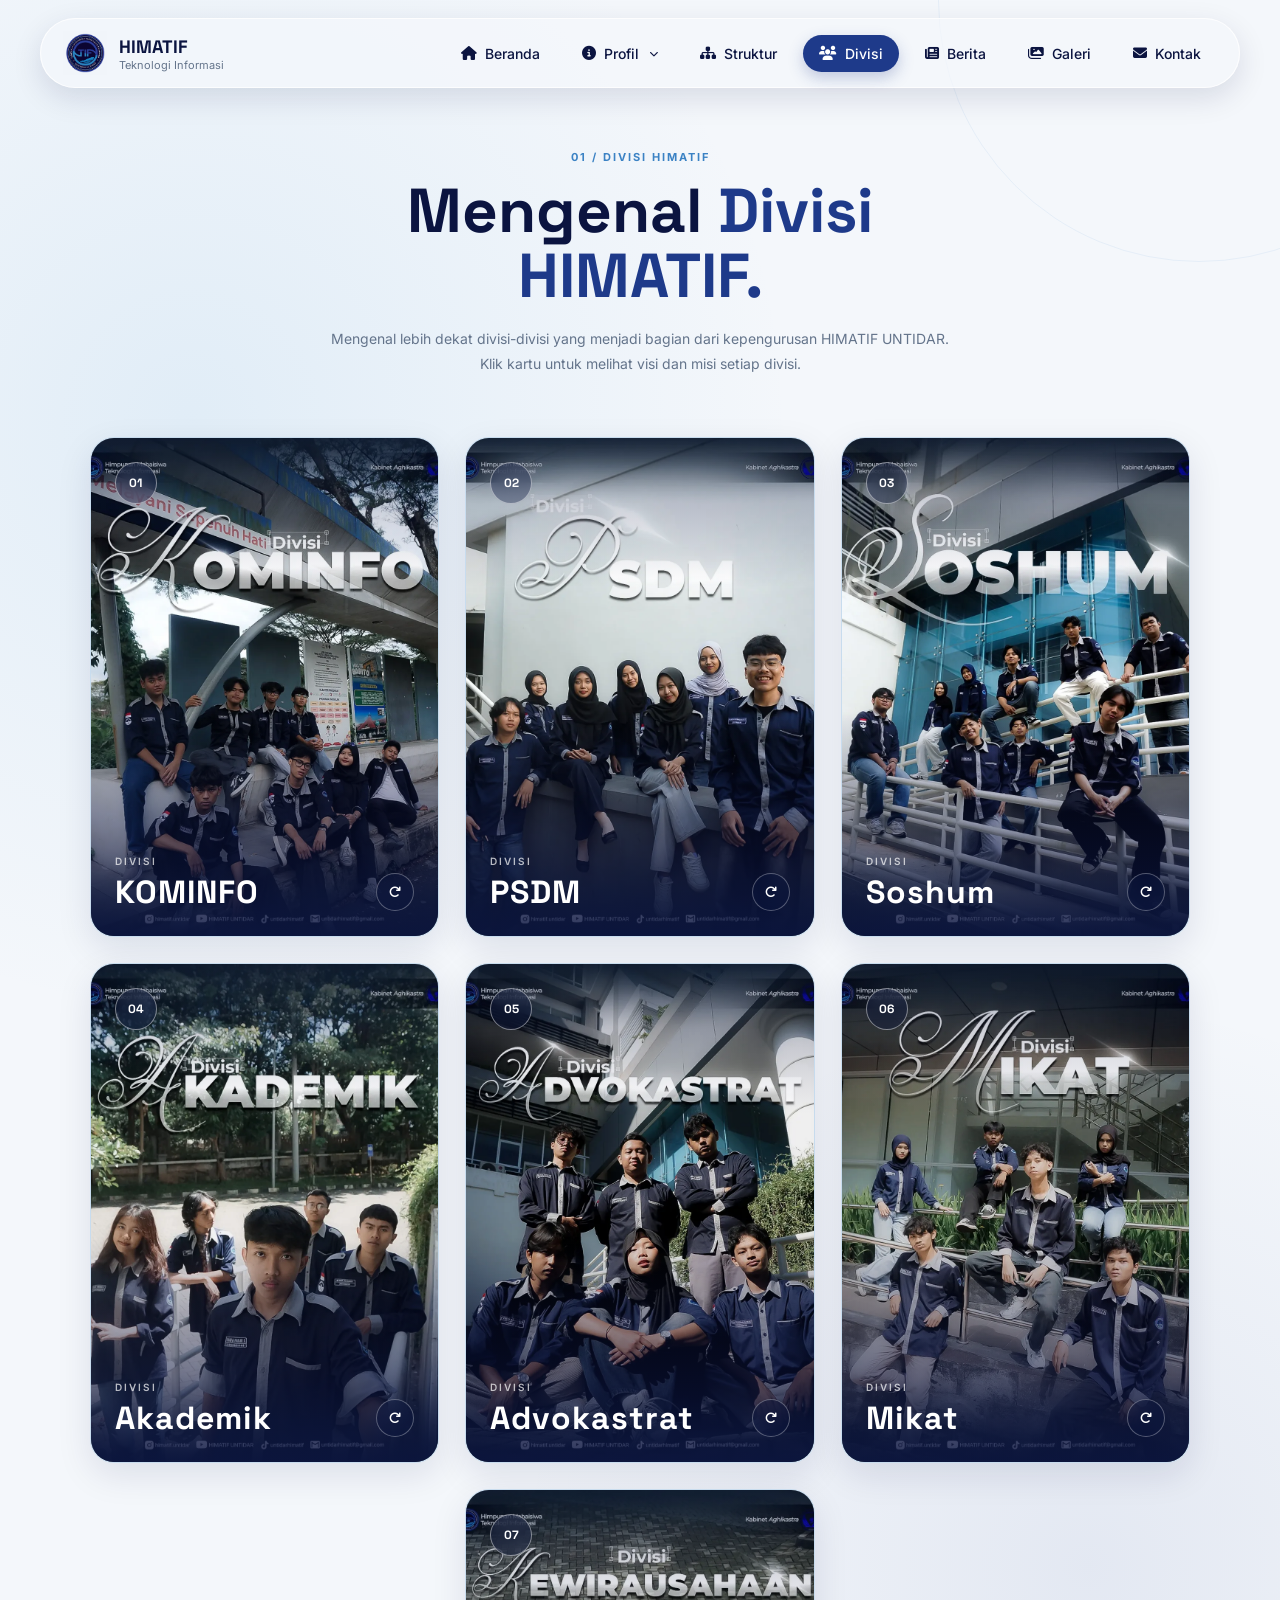
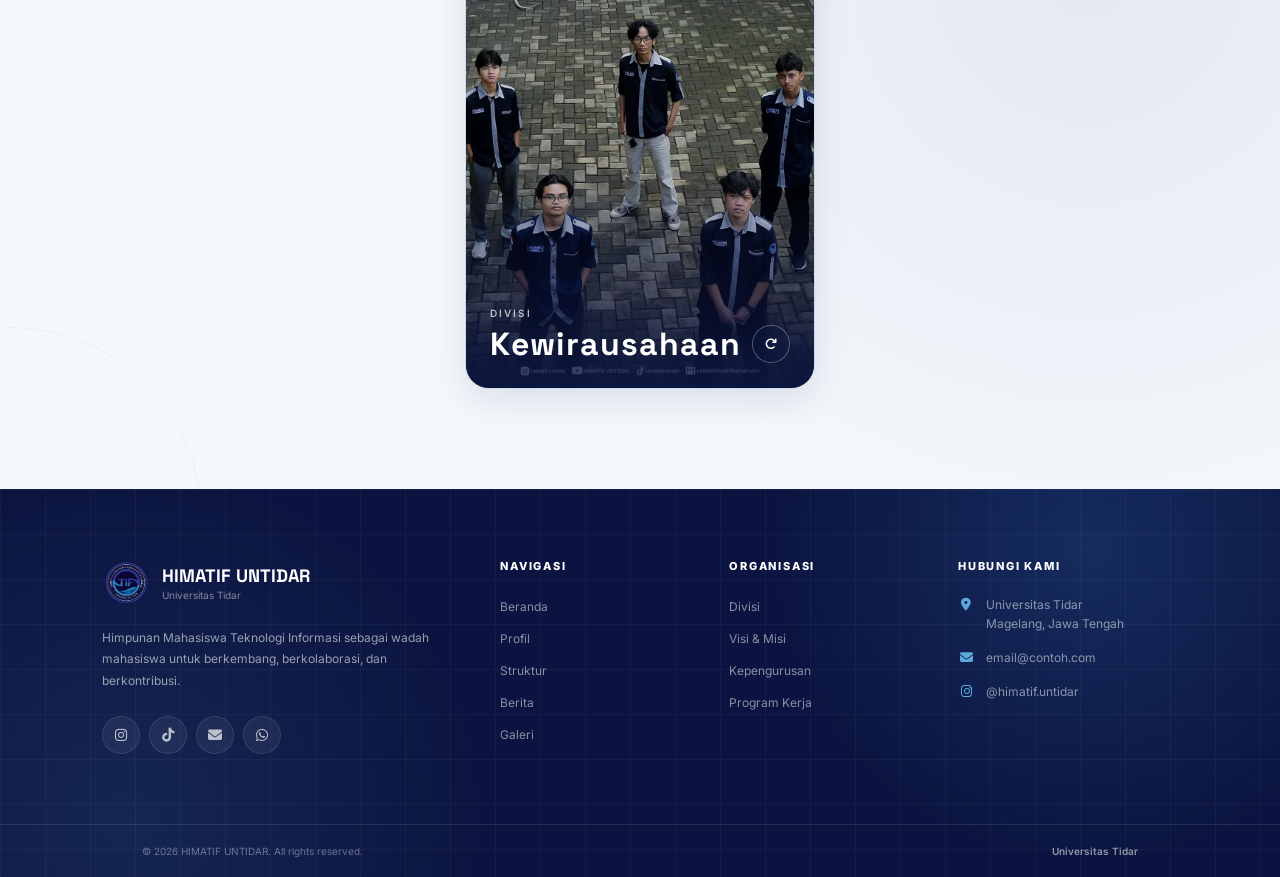
==== commit 023c22a1: "Add files via upload" ====
--- a/divisi.html
+++ b/divisi.html
@@ -118,7 +118,7 @@
 
           <!-- KONTAK -->
           <li>
-            <a href="index.htmlkontak.html" class="nav-link">
+            <a href="kontak.html" class="nav-link">
               <i class="fa-solid fa-envelope"></i>
               <span>Kontak</span>
             </a>
@@ -149,8 +149,8 @@
 
             <p>
               Mengenal lebih dekat divisi-divisi yang menjadi bagian dari
-              kepengurusan HIMATIF UNTIDAR. Klik kartu untuk melihat visi dan misi
-              setiap divisi.
+              kepengurusan HIMATIF UNTIDAR. Klik kartu untuk melihat visi dan
+              misi setiap divisi.
             </p>
           </div>
 
@@ -217,7 +217,9 @@
                       <ul>
                         <li>Mengelola informasi organisasi secara efektif.</li>
 
-                        <li>Meningkatkan publikasi kegiatan HIMATIF UNTIDAR.</li>
+                        <li>
+                          Meningkatkan publikasi kegiatan HIMATIF UNTIDAR.
+                        </li>
 
                         <li>
                           Mengembangkan media komunikasi yang kreatif dan
--- a/css/style.css
+++ b/css/style.css
@@ -4679,1379 +4679,1268 @@
 ===================================================== */
 
 .site-footer {
-    position: relative;
-
-    overflow: hidden;
-
-    color: #ffffff;
-
-    background:
-        radial-gradient(
-            circle at 85% 15%,
-            rgba(59, 130, 196, .22),
-            transparent 28%
-        ),
-        radial-gradient(
-            circle at 10% 85%,
-            rgba(95, 168, 220, .12),
-            transparent 30%
-        ),
-        #0B1440;
-}
-
+  position: relative;
+
+  overflow: hidden;
+
+  color: #ffffff;
+
+  background:
+    radial-gradient(
+      circle at 85% 15%,
+      rgba(59, 130, 196, 0.22),
+      transparent 28%
+    ),
+    radial-gradient(
+      circle at 10% 85%,
+      rgba(95, 168, 220, 0.12),
+      transparent 30%
+    ),
+    #0b1440;
+}
 
 /* =====================================================
    BACKGROUND GRID
 ===================================================== */
 
 .site-footer::before {
-    content: "";
-
-    position: absolute;
-
-    inset: 0;
-
-    pointer-events: none;
-
-    opacity: .045;
-
-    background-image:
-        linear-gradient(
-            rgba(255,255,255,.8) 1px,
-            transparent 1px
-        ),
-        linear-gradient(
-            90deg,
-            rgba(255,255,255,.8) 1px,
-            transparent 1px
-        );
-
-    background-size: 45px 45px;
-}
-
+  content: "";
+
+  position: absolute;
+
+  inset: 0;
+
+  pointer-events: none;
+
+  opacity: 0.045;
+
+  background-image:
+    linear-gradient(rgba(255, 255, 255, 0.8) 1px, transparent 1px),
+    linear-gradient(90deg, rgba(255, 255, 255, 0.8) 1px, transparent 1px);
+
+  background-size: 45px 45px;
+}
 
 /* =====================================================
    FOOTER CTA
 ===================================================== */
 
 .footer-cta {
-    position: relative;
-
-    padding: 90px 8% 80px;
-
-    border-bottom:
-        1px solid rgba(255,255,255,.10);
-}
-
+  position: relative;
+
+  padding: 90px 8% 80px;
+
+  border-bottom: 1px solid rgba(255, 255, 255, 0.1);
+}
 
 .footer-cta-content {
-    position: relative;
-
-    width: min(850px, 100%);
-
-    margin: 0 auto;
-
-    text-align: center;
-
-    z-index: 2;
-}
-
+  position: relative;
+
+  width: min(850px, 100%);
+
+  margin: 0 auto;
+
+  text-align: center;
+
+  z-index: 2;
+}
 
 .footer-cta-label {
-    display: inline-block;
-
-    margin-bottom: 18px;
-
-    color: var(--blue-light);
-
-    font-family: var(--font-body);
-
-    font-size: 11px;
-
-    font-weight: 800;
-
-    letter-spacing: 3px;
-}
-
+  display: inline-block;
+
+  margin-bottom: 18px;
+
+  color: var(--blue-light);
+
+  font-family: var(--font-body);
+
+  font-size: 11px;
+
+  font-weight: 800;
+
+  letter-spacing: 3px;
+}
 
 .footer-cta h2 {
-    margin-bottom: 18px;
-
-    color: #ffffff;
-
-    font-family: var(--font-heading);
-
-    font-size: clamp(38px, 5vw, 62px);
-
-    line-height: 1.05;
-
-    font-weight: 700;
-}
-
+  margin-bottom: 18px;
+
+  color: #ffffff;
+
+  font-family: var(--font-heading);
+
+  font-size: clamp(38px, 5vw, 62px);
+
+  line-height: 1.05;
+
+  font-weight: 700;
+}
 
 .footer-cta h2 span {
-    display: inline-block;
-
-    color: var(--blue-light);
-}
-
+  display: inline-block;
+
+  color: var(--blue-light);
+}
 
 .footer-cta p {
-    width: min(620px, 100%);
-
-    margin: 0 auto 30px;
-
-    color: rgba(255,255,255,.62);
-
-    font-family: var(--font-body);
-
-    font-size: 14px;
-
-    line-height: 1.8;
-}
-
+  width: min(620px, 100%);
+
+  margin: 0 auto 30px;
+
+  color: rgba(255, 255, 255, 0.62);
+
+  font-family: var(--font-body);
+
+  font-size: 14px;
+
+  line-height: 1.8;
+}
 
 /* =====================================================
    CTA BUTTON
 ===================================================== */
 
 .footer-cta-button {
-    display: inline-flex;
-
-    align-items: center;
-
-    gap: 10px;
-
-    padding: 13px 20px;
-
-    color: var(--navy);
-
-    background: #ffffff;
-
-    border: 1px solid rgba(255,255,255,.8);
-
-    border-radius: var(--radius-full);
-
-    font-family: var(--font-body);
-
-    font-size: 12px;
-
-    font-weight: 700;
-
-    box-shadow:
-        0 10px 30px rgba(0,0,0,.15);
-
-    transition:
-        transform .3s ease,
-        background .3s ease,
-        color .3s ease,
-        box-shadow .3s ease;
-}
-
+  display: inline-flex;
+
+  align-items: center;
+
+  gap: 10px;
+
+  padding: 13px 20px;
+
+  color: var(--navy);
+
+  background: #ffffff;
+
+  border: 1px solid rgba(255, 255, 255, 0.8);
+
+  border-radius: var(--radius-full);
+
+  font-family: var(--font-body);
+
+  font-size: 12px;
+
+  font-weight: 700;
+
+  box-shadow: 0 10px 30px rgba(0, 0, 0, 0.15);
+
+  transition:
+    transform 0.3s ease,
+    background 0.3s ease,
+    color 0.3s ease,
+    box-shadow 0.3s ease;
+}
 
 .footer-cta-button i:first-child {
-    font-size: 16px;
-}
-
+  font-size: 16px;
+}
 
 .footer-cta-button i:last-child {
-    font-size: 10px;
-
-    opacity: .65;
-
-    transition:
-        transform .3s ease;
-}
-
+  font-size: 10px;
+
+  opacity: 0.65;
+
+  transition: transform 0.3s ease;
+}
 
 .footer-cta-button:hover {
-    color: #ffffff;
-
-    background: var(--blue);
-
-    transform:
-        translateY(-4px);
-
-    box-shadow:
-        0 15px 35px rgba(59,130,196,.25);
-}
-
+  color: #ffffff;
+
+  background: var(--blue);
+
+  transform: translateY(-4px);
+
+  box-shadow: 0 15px 35px rgba(59, 130, 196, 0.25);
+}
 
 .footer-cta-button:hover i:last-child {
-    transform:
-        translate(3px,-3px);
-}
-
+  transform: translate(3px, -3px);
+}
 
 /* =====================================================
    FOOTER MAIN
 ===================================================== */
 
 .footer-main {
-    position: relative;
-
-    padding: 70px 8%;
-
-    z-index: 2;
-}
-
+  position: relative;
+
+  padding: 70px 8%;
+
+  z-index: 2;
+}
 
 .footer-container {
-    width: min(1200px, 100%);
-
-    margin: 0 auto;
-
-    display: grid;
-
-    grid-template-columns:
-        2fr
-        1fr
-        1fr
-        1.3fr;
-
-    gap: 60px;
-}
-
+  width: min(1200px, 100%);
+
+  margin: 0 auto;
+
+  display: grid;
+
+  grid-template-columns:
+    2fr
+    1fr
+    1fr
+    1.3fr;
+
+  gap: 60px;
+}
 
 /* =====================================================
    FOOTER BRAND
 ===================================================== */
 
 .footer-logo {
-    display: inline-flex;
-
-    align-items: center;
-
-    gap: 12px;
-
-    color: #ffffff;
-
-    margin-bottom: 20px;
-}
-
+  display: inline-flex;
+
+  align-items: center;
+
+  gap: 12px;
+
+  color: #ffffff;
+
+  margin-bottom: 20px;
+}
 
 .footer-logo img {
-    width: 48px;
-
-    height: 48px;
-
-    object-fit: contain;
-
-    transition:
-        transform .3s ease;
-}
-
+  width: 48px;
+
+  height: 48px;
+
+  object-fit: contain;
+
+  transition: transform 0.3s ease;
+}
 
 .footer-logo:hover img {
-    transform:
-        rotate(-5deg)
-        scale(1.05);
-}
-
+  transform: rotate(-5deg) scale(1.05);
+}
 
 .footer-logo h3 {
-    color: #ffffff;
-
-    font-family: var(--font-heading);
-
-    font-size: 18px;
-
-    font-weight: 700;
-}
-
+  color: #ffffff;
+
+  font-family: var(--font-heading);
+
+  font-size: 18px;
+
+  font-weight: 700;
+}
 
 .footer-logo span {
-    display: block;
-
-    margin-top: 2px;
-
-    color: rgba(255,255,255,.48);
-
-    font-family: var(--font-body);
-
-    font-size: 10px;
-}
-
+  display: block;
+
+  margin-top: 2px;
+
+  color: rgba(255, 255, 255, 0.48);
+
+  font-family: var(--font-body);
+
+  font-size: 10px;
+}
 
 .footer-description {
-    max-width: 330px;
-
-    margin-bottom: 25px;
-
-    color: rgba(255,255,255,.58);
-
-    font-family: var(--font-body);
-
-    font-size: 12px;
-
-    line-height: 1.8;
-}
-
+  max-width: 330px;
+
+  margin-bottom: 25px;
+
+  color: rgba(255, 255, 255, 0.58);
+
+  font-family: var(--font-body);
+
+  font-size: 12px;
+
+  line-height: 1.8;
+}
 
 /* =====================================================
    SOCIAL MEDIA
 ===================================================== */
 
 .footer-social {
-    display: flex;
-
-    align-items: center;
-
-    gap: 9px;
-}
-
+  display: flex;
+
+  align-items: center;
+
+  gap: 9px;
+}
 
 .footer-social a {
-    display: flex;
-
-    align-items: center;
-
-    justify-content: center;
-
-    width: 38px;
-
-    height: 38px;
-
-    color: rgba(255,255,255,.7);
-
-    background: rgba(255,255,255,.06);
-
-    border:
-        1px solid rgba(255,255,255,.10);
-
-    border-radius: 50%;
-
-    font-size: 14px;
-
-    transition:
-        transform .3s ease,
-        color .3s ease,
-        background .3s ease,
-        border-color .3s ease;
-}
-
+  display: flex;
+
+  align-items: center;
+
+  justify-content: center;
+
+  width: 38px;
+
+  height: 38px;
+
+  color: rgba(255, 255, 255, 0.7);
+
+  background: rgba(255, 255, 255, 0.06);
+
+  border: 1px solid rgba(255, 255, 255, 0.1);
+
+  border-radius: 50%;
+
+  font-size: 14px;
+
+  transition:
+    transform 0.3s ease,
+    color 0.3s ease,
+    background 0.3s ease,
+    border-color 0.3s ease;
+}
 
 .footer-social a:hover {
-    color: #ffffff;
-
-    background: var(--blue);
-
-    border-color: var(--blue);
-
-    transform:
-        translateY(-4px);
-}
-
+  color: #ffffff;
+
+  background: var(--blue);
+
+  border-color: var(--blue);
+
+  transform: translateY(-4px);
+}
 
 /* =====================================================
    FOOTER COLUMN
 ===================================================== */
 
 .footer-column h4 {
-    margin-bottom: 22px;
-
-    color: #ffffff;
-
-    font-family: var(--font-body);
-
-    font-size: 11px;
-
-    font-weight: 800;
-
-    letter-spacing: 1.8px;
-}
-
+  margin-bottom: 22px;
+
+  color: #ffffff;
+
+  font-family: var(--font-body);
+
+  font-size: 11px;
+
+  font-weight: 800;
+
+  letter-spacing: 1.8px;
+}
 
 .footer-column ul {
-    display: flex;
-
-    flex-direction: column;
-
-    gap: 12px;
-
-    margin: 0;
-
-    padding: 0;
-
-    list-style: none;
-}
-
+  display: flex;
+
+  flex-direction: column;
+
+  gap: 12px;
+
+  margin: 0;
+
+  padding: 0;
+
+  list-style: none;
+}
 
 .footer-column li a {
-    color: rgba(255,255,255,.52);
-
-    font-family: var(--font-body);
-
-    font-size: 12px;
-
-    transition:
-        color .25s ease,
-        transform .25s ease;
-}
-
+  color: rgba(255, 255, 255, 0.52);
+
+  font-family: var(--font-body);
+
+  font-size: 12px;
+
+  transition:
+    color 0.25s ease,
+    transform 0.25s ease;
+}
 
 .footer-column li a:hover {
-    color: var(--blue-light);
-
-    transform:
-        translateX(4px);
-}
-
+  color: var(--blue-light);
+
+  transform: translateX(4px);
+}
 
 /* =====================================================
    CONTACT
 ===================================================== */
 
 .footer-contact {
-    display: flex;
-
-    flex-direction: column;
-}
-
+  display: flex;
+
+  flex-direction: column;
+}
 
 .footer-contact-item {
-    display: flex;
-
-    align-items: flex-start;
-
-    gap: 12px;
-
-    margin-bottom: 15px;
-}
-
+  display: flex;
+
+  align-items: flex-start;
+
+  gap: 12px;
+
+  margin-bottom: 15px;
+}
 
 .footer-contact-item > i {
-    width: 16px;
-
-    margin-top: 3px;
-
-    color: var(--blue-light);
-
-    font-size: 13px;
-
-    text-align: center;
-}
-
+  width: 16px;
+
+  margin-top: 3px;
+
+  color: var(--blue-light);
+
+  font-size: 13px;
+
+  text-align: center;
+}
 
 .footer-contact-item span,
 .footer-contact-item a {
-    color: rgba(255,255,255,.52);
-
-    font-family: var(--font-body);
-
-    font-size: 12px;
-
-    line-height: 1.6;
-
-    transition:
-        color .25s ease;
-}
-
+  color: rgba(255, 255, 255, 0.52);
+
+  font-family: var(--font-body);
+
+  font-size: 12px;
+
+  line-height: 1.6;
+
+  transition: color 0.25s ease;
+}
 
 .footer-contact-item a:hover {
-    color: var(--blue-light);
-}
-
+  color: var(--blue-light);
+}
 
 /* =====================================================
    FOOTER BOTTOM
 ===================================================== */
 
 .footer-bottom {
-    position: relative;
-
-    border-top:
-        1px solid rgba(255,255,255,.10);
-
-    z-index: 2;
-}
-
+  position: relative;
+
+  border-top: 1px solid rgba(255, 255, 255, 0.1);
+
+  z-index: 2;
+}
 
 .footer-bottom-container {
-    width: min(1200px, 100%);
-
-    margin: 0 auto;
-
-    padding: 20px 8%;
-
-    display: flex;
-
-    align-items: center;
-
-    justify-content: space-between;
-
-    gap: 20px;
-}
-
+  width: min(1200px, 100%);
+
+  margin: 0 auto;
+
+  padding: 20px 8%;
+
+  display: flex;
+
+  align-items: center;
+
+  justify-content: space-between;
+
+  gap: 20px;
+}
 
 .footer-bottom p,
 .footer-university {
-    color: rgba(255,255,255,.38);
-
-    font-family: var(--font-body);
-
-    font-size: 10px;
-}
-
+  color: rgba(255, 255, 255, 0.38);
+
+  font-family: var(--font-body);
+
+  font-size: 10px;
+}
 
 .footer-university {
-    color: rgba(255,255,255,.55);
-
-    font-weight: 600;
-}
-
+  color: rgba(255, 255, 255, 0.55);
+
+  font-weight: 600;
+}
 
 /* =====================================================
    RESPONSIVE TABLET
 ===================================================== */
 
 @media (max-width: 1000px) {
-
-    .footer-container {
-        grid-template-columns:
-            1.5fr
-            1fr
-            1fr;
-
-        gap: 45px;
-    }
-
-
-    .footer-brand {
-        grid-column: 1 / 4;
-    }
-
-
-    .footer-description {
-        max-width: 500px;
-    }
-
-}
-
+  .footer-container {
+    grid-template-columns:
+      1.5fr
+      1fr
+      1fr;
+
+    gap: 45px;
+  }
+
+  .footer-brand {
+    grid-column: 1 / 4;
+  }
+
+  .footer-description {
+    max-width: 500px;
+  }
+}
 
 /* =====================================================
    RESPONSIVE MOBILE
 ===================================================== */
 
 @media (max-width: 650px) {
-
-    .footer-cta {
-        padding: 75px 6% 65px;
-    }
-
-
-    .footer-cta h2 {
-        font-size: 38px;
-    }
-
-
-    .footer-cta p {
-        font-size: 12px;
-    }
-
-
-    .footer-main {
-        padding: 55px 7%;
-    }
-
-
-    .footer-container {
-        display: grid;
-
-        grid-template-columns: 1fr;
-
-        gap: 40px;
-    }
-
-
-    .footer-brand {
-        grid-column: auto;
-    }
-
-
-    .footer-column h4 {
-        margin-bottom: 16px;
-    }
-
-
-    .footer-bottom-container {
-        padding: 18px 7%;
-
-        flex-direction: column;
-
-        align-items: flex-start;
-
-        gap: 7px;
-    }
-
-}
-
+  .footer-cta {
+    padding: 75px 6% 65px;
+  }
+
+  .footer-cta h2 {
+    font-size: 38px;
+  }
+
+  .footer-cta p {
+    font-size: 12px;
+  }
+
+  .footer-main {
+    padding: 55px 7%;
+  }
+
+  .footer-container {
+    display: grid;
+
+    grid-template-columns: 1fr;
+
+    gap: 40px;
+  }
+
+  .footer-brand {
+    grid-column: auto;
+  }
+
+  .footer-column h4 {
+    margin-bottom: 16px;
+  }
+
+  .footer-bottom-container {
+    padding: 18px 7%;
+
+    flex-direction: column;
+
+    align-items: flex-start;
+
+    gap: 7px;
+  }
+}
 
 /* ==========================================
    CONTACT PAGE
 ========================================== */
 
-
 /* ==========================================
    CONTACT SECTION
 ========================================== */
 
 .contact-section {
-    position: relative;
-
-    padding: 120px 7%;
-
-    background:
-        radial-gradient(
-            circle at 0% 30%,
-            rgba(95,168,220,0.12),
-            transparent 28%
-        ),
-        #f4f7fb;
+  position: relative;
+
+  padding: 120px 7%;
+
+  background:
+    radial-gradient(
+      circle at 0% 30%,
+      rgba(95, 168, 220, 0.12),
+      transparent 28%
+    ),
+    #f4f7fb;
 }
 
 .contact-container {
-    width: min(1200px, 100%);
-    margin: 0 auto;
-}
-
+  width: min(1200px, 100%);
+  margin: 0 auto;
+}
 
 /* ==========================================
    CONTACT HEADING
 ========================================== */
 
 .contact-heading {
-    max-width: 700px;
-    margin-bottom: 55px;
+  max-width: 700px;
+  margin-bottom: 55px;
 }
 
 .contact-heading h2 {
-    font-size: clamp(2.3rem, 5vw, 4rem);
-    line-height: 1;
+  font-size: clamp(2.3rem, 5vw, 4rem);
+  line-height: 1;
 }
 
 .contact-heading h2 span {
-    color: var(--blue);
+  color: var(--blue);
 }
 
 .contact-heading p {
-    max-width: 600px;
-}
-
+  max-width: 600px;
+}
 
 /* ==========================================
    CONTACT WRAPPER
 ========================================== */
 
 .contact-wrapper {
-    display: grid;
-
-    grid-template-columns:
-        minmax(0, 1.15fr)
-        minmax(340px, 0.85fr);
-
-    gap: 30px;
-
-    align-items: stretch;
-}
-
+  display: grid;
+
+  grid-template-columns:
+    minmax(0, 1.15fr)
+    minmax(340px, 0.85fr);
+
+  gap: 30px;
+
+  align-items: stretch;
+}
 
 /* ==========================================
    CONTACT FORM CARD
 ========================================== */
 
 .contact-form-card {
-    padding: 40px;
-
-    background: rgba(255,255,255,0.78);
-
-    border: 1px solid rgba(59,130,196,0.10);
-    border-radius: 28px;
-
-    box-shadow:
-        0 20px 60px rgba(11,20,64,0.08);
-
-    backdrop-filter: blur(14px);
-    -webkit-backdrop-filter: blur(14px);
+  padding: 40px;
+
+  background: rgba(255, 255, 255, 0.78);
+
+  border: 1px solid rgba(59, 130, 196, 0.1);
+  border-radius: 28px;
+
+  box-shadow: 0 20px 60px rgba(11, 20, 64, 0.08);
+
+  backdrop-filter: blur(14px);
+  -webkit-backdrop-filter: blur(14px);
 }
 
 .contact-card-heading {
-    display: flex;
-    align-items: flex-start;
-    gap: 18px;
-
-    margin-bottom: 35px;
+  display: flex;
+  align-items: flex-start;
+  gap: 18px;
+
+  margin-bottom: 35px;
 }
 
 .contact-card-number {
-    display: inline-flex;
-    align-items: center;
-    justify-content: center;
-
-    min-width: 42px;
-    height: 42px;
-
-    border-radius: 50%;
-
-    background: var(--navy);
-    color: #ffffff;
-
-    font-family: var(--font-heading);
-    font-size: 13px;
-    font-weight: 700;
+  display: inline-flex;
+  align-items: center;
+  justify-content: center;
+
+  min-width: 42px;
+  height: 42px;
+
+  border-radius: 50%;
+
+  background: var(--navy);
+  color: #ffffff;
+
+  font-family: var(--font-heading);
+  font-size: 13px;
+  font-weight: 700;
 }
 
 .contact-card-label {
-    display: block;
-
-    margin-bottom: 5px;
-
-    color: var(--blue);
-
-    font-size: 10px;
-    font-weight: 800;
-
-    letter-spacing: 2px;
+  display: block;
+
+  margin-bottom: 5px;
+
+  color: var(--blue);
+
+  font-size: 10px;
+  font-weight: 800;
+
+  letter-spacing: 2px;
 }
 
 .contact-card-heading h3 {
-    color: var(--navy);
-
-    font-size: 24px;
-}
-
+  color: var(--navy);
+
+  font-size: 24px;
+}
 
 /* ==========================================
    FORM
 ========================================== */
 
 .form-group {
-    margin-bottom: 22px;
+  margin-bottom: 22px;
 }
 
 .form-group label {
-    display: block;
-
-    margin-bottom: 9px;
-
-    color: var(--navy);
-
-    font-size: 13px;
-    font-weight: 700;
+  display: block;
+
+  margin-bottom: 9px;
+
+  color: var(--navy);
+
+  font-size: 13px;
+  font-weight: 700;
 }
 
 .input-wrapper,
 .textarea-wrapper {
-    position: relative;
+  position: relative;
 }
 
 .input-wrapper > i,
 .textarea-wrapper > i {
-    position: absolute;
-
-    top: 50%;
-    left: 18px;
-
-    color: #94a3b8;
-
-    font-size: 14px;
-
-    transform: translateY(-50%);
-    transition: color var(--transition);
+  position: absolute;
+
+  top: 50%;
+  left: 18px;
+
+  color: #94a3b8;
+
+  font-size: 14px;
+
+  transform: translateY(-50%);
+  transition: color var(--transition);
 }
 
 .textarea-wrapper > i {
-    top: 20px;
-    transform: none;
+  top: 20px;
+  transform: none;
 }
 
 .input-wrapper input,
 .textarea-wrapper textarea {
-    width: 100%;
-
-    border: 1px solid #dbe4ef;
-    border-radius: 14px;
-
-    outline: none;
-
-    background: #f8fafc;
-    color: var(--navy);
-
-    font-family: var(--font-body);
-    font-size: 13px;
-
-    transition:
-        border-color var(--transition),
-        background var(--transition),
-        box-shadow var(--transition);
+  width: 100%;
+
+  border: 1px solid #dbe4ef;
+  border-radius: 14px;
+
+  outline: none;
+
+  background: #f8fafc;
+  color: var(--navy);
+
+  font-family: var(--font-body);
+  font-size: 13px;
+
+  transition:
+    border-color var(--transition),
+    background var(--transition),
+    box-shadow var(--transition);
 }
 
 .input-wrapper input {
-    height: 52px;
-    padding: 0 18px 0 48px;
+  height: 52px;
+  padding: 0 18px 0 48px;
 }
 
 .textarea-wrapper textarea {
-    min-height: 145px;
-
-    padding: 17px 18px 17px 48px;
-
-    resize: vertical;
-
-    line-height: 1.7;
+  min-height: 145px;
+
+  padding: 17px 18px 17px 48px;
+
+  resize: vertical;
+
+  line-height: 1.7;
 }
 
 .input-wrapper input::placeholder,
 .textarea-wrapper textarea::placeholder {
-    color: #a1adba;
+  color: #a1adba;
 }
 
 .input-wrapper input:focus,
 .textarea-wrapper textarea:focus {
-    border-color: var(--blue);
-
-    background: #ffffff;
-
-    box-shadow:
-        0 0 0 4px rgba(59,130,196,0.10);
+  border-color: var(--blue);
+
+  background: #ffffff;
+
+  box-shadow: 0 0 0 4px rgba(59, 130, 196, 0.1);
 }
 
 .input-wrapper:focus-within > i,
 .textarea-wrapper:focus-within > i {
-    color: var(--blue);
-}
-
+  color: var(--blue);
+}
 
 /* ==========================================
    FORM ERROR
 ========================================== */
 
 .form-error {
-    display: block;
-
-    min-height: 0;
-
-    margin-top: 6px;
-
-    color: #dc2626;
-
-    font-size: 11px;
+  display: block;
+
+  min-height: 0;
+
+  margin-top: 6px;
+
+  color: #dc2626;
+
+  font-size: 11px;
 }
 
 .form-group.error input,
 .form-group.error textarea {
-    border-color: #dc2626;
+  border-color: #dc2626;
 }
 
 .form-group.success input,
 .form-group.success textarea {
-    border-color: #22c55e;
-}
-
+  border-color: #22c55e;
+}
 
 /* ==========================================
    FORM STATUS
 ========================================== */
 
 .form-status {
-    min-height: 20px;
-
-    margin-bottom: 12px;
-
-    font-size: 12px;
-    font-weight: 600;
+  min-height: 20px;
+
+  margin-bottom: 12px;
+
+  font-size: 12px;
+  font-weight: 600;
 }
 
 .form-status.success {
-    color: #15803d;
+  color: #15803d;
 }
 
 .form-status.error {
-    color: #dc2626;
-}
-
+  color: #dc2626;
+}
 
 /* ==========================================
    SUBMIT BUTTON
 ========================================== */
 
 .contact-submit {
-    width: 100%;
-
-    display: flex;
-    align-items: center;
-    justify-content: space-between;
-
-    padding: 16px 20px;
-
-    border: none;
-    border-radius: 14px;
-
-    background: var(--navy);
-    color: #ffffff;
-
-    font-family: var(--font-body);
-    font-size: 13px;
-    font-weight: 700;
-
-    cursor: pointer;
-
-    transition:
-        background var(--transition),
-        transform var(--transition),
-        box-shadow var(--transition);
+  width: 100%;
+
+  display: flex;
+  align-items: center;
+  justify-content: space-between;
+
+  padding: 16px 20px;
+
+  border: none;
+  border-radius: 14px;
+
+  background: var(--navy);
+  color: #ffffff;
+
+  font-family: var(--font-body);
+  font-size: 13px;
+  font-weight: 700;
+
+  cursor: pointer;
+
+  transition:
+    background var(--transition),
+    transform var(--transition),
+    box-shadow var(--transition);
 }
 
 .contact-submit i {
-    transition: transform var(--transition);
+  transition: transform var(--transition);
 }
 
 .contact-submit:hover {
-    background: var(--blue-dark);
-
-    transform: translateY(-2px);
-
-    box-shadow:
-        0 10px 25px rgba(30,58,138,0.20);
+  background: var(--blue-dark);
+
+  transform: translateY(-2px);
+
+  box-shadow: 0 10px 25px rgba(30, 58, 138, 0.2);
 }
 
 .contact-submit:hover i {
-    transform: translateX(5px);
-}
-
+  transform: translateX(5px);
+}
 
 /* ==========================================
    CONTACT INFORMATION
 ========================================== */
 
 .contact-info-card {
-    position: relative;
-
-    padding: 40px;
-
-    overflow: hidden;
-
-    border-radius: 28px;
-
-    background:
-        radial-gradient(
-            circle at 100% 0%,
-            rgba(95,168,220,0.25),
-            transparent 30%
-        ),
-        linear-gradient(
-            145deg,
-            #0b1440,
-            #14265d
-        );
-
-    color: #ffffff;
-
-    box-shadow:
-        0 20px 60px rgba(11,20,64,0.18);
+  position: relative;
+
+  padding: 40px;
+
+  overflow: hidden;
+
+  border-radius: 28px;
+
+  background:
+    radial-gradient(
+      circle at 100% 0%,
+      rgba(95, 168, 220, 0.25),
+      transparent 30%
+    ),
+    linear-gradient(145deg, #0b1440, #14265d);
+
+  color: #ffffff;
+
+  box-shadow: 0 20px 60px rgba(11, 20, 64, 0.18);
 }
 
 .contact-info-card::before {
-    content: "";
-
-    position: absolute;
-
-    width: 220px;
-    height: 220px;
-
-    right: -100px;
-    bottom: -100px;
-
-    border: 1px solid rgba(255,255,255,0.10);
-    border-radius: 50%;
+  content: "";
+
+  position: absolute;
+
+  width: 220px;
+  height: 220px;
+
+  right: -100px;
+  bottom: -100px;
+
+  border: 1px solid rgba(255, 255, 255, 0.1);
+  border-radius: 50%;
 }
 
 .contact-info-top {
-    position: relative;
-    z-index: 1;
-
-    margin-bottom: 35px;
+  position: relative;
+  z-index: 1;
+
+  margin-bottom: 35px;
 }
 
 .contact-info-top .contact-card-number {
-    margin-bottom: 20px;
-
-    background: rgba(255,255,255,0.12);
-
-    color: #8ec9ef;
+  margin-bottom: 20px;
+
+  background: rgba(255, 255, 255, 0.12);
+
+  color: #8ec9ef;
 }
 
 .contact-info-top .contact-card-label {
-    color: #8ec9ef;
+  color: #8ec9ef;
 }
 
 .contact-info-top h3 {
-    margin-top: 8px;
-
-    color: #ffffff;
-
-    font-size: 28px;
+  margin-top: 8px;
+
+  color: #ffffff;
+
+  font-size: 28px;
 }
 
 .contact-info-top p {
-    margin-top: 12px;
-
-    color: rgba(255,255,255,0.62);
-
-    font-size: 13px;
-    line-height: 1.7;
-}
-
+  margin-top: 12px;
+
+  color: rgba(255, 255, 255, 0.62);
+
+  font-size: 13px;
+  line-height: 1.7;
+}
 
 /* ==========================================
    CONTACT INFO ITEM
 ========================================== */
 
 .contact-info-item {
-    position: relative;
-    z-index: 1;
-
-    display: flex;
-    align-items: flex-start;
-    gap: 16px;
-
-    padding: 18px 0;
-
-    border-top: 1px solid rgba(255,255,255,0.10);
-
-    color: #ffffff;
+  position: relative;
+  z-index: 1;
+
+  display: flex;
+  align-items: flex-start;
+  gap: 16px;
+
+  padding: 18px 0;
+
+  border-top: 1px solid rgba(255, 255, 255, 0.1);
+
+  color: #ffffff;
 }
 
 .contact-info-icon {
-    flex-shrink: 0;
-
-    width: 42px;
-    height: 42px;
-
-    display: flex;
-    align-items: center;
-    justify-content: center;
-
-    border-radius: 12px;
-
-    background: rgba(95,168,220,0.12);
-
-    color: #8ec9ef;
-
-    font-size: 14px;
-
-    transition:
-        background var(--transition),
-        transform var(--transition);
+  flex-shrink: 0;
+
+  width: 42px;
+  height: 42px;
+
+  display: flex;
+  align-items: center;
+  justify-content: center;
+
+  border-radius: 12px;
+
+  background: rgba(95, 168, 220, 0.12);
+
+  color: #8ec9ef;
+
+  font-size: 14px;
+
+  transition:
+    background var(--transition),
+    transform var(--transition);
 }
 
 .contact-info-item > div:nth-child(2) {
-    min-width: 0;
+  min-width: 0;
 }
 
 .contact-info-item span {
-    display: block;
-
-    margin-bottom: 4px;
-
-    color: #8ec9ef;
-
-    font-size: 9px;
-    font-weight: 800;
-
-    letter-spacing: 2px;
+  display: block;
+
+  margin-bottom: 4px;
+
+  color: #8ec9ef;
+
+  font-size: 9px;
+  font-weight: 800;
+
+  letter-spacing: 2px;
 }
 
 .contact-info-item h4 {
-    color: #ffffff;
-
-    font-family: var(--font-body);
-    font-size: 13px;
-    font-weight: 600;
-
-    word-break: break-word;
+  color: #ffffff;
+
+  font-family: var(--font-body);
+  font-size: 13px;
+  font-weight: 600;
+
+  word-break: break-word;
 }
 
 .contact-info-item p {
-    margin-top: 3px;
-
-    color: rgba(255,255,255,0.50);
-
-    font-size: 11px;
-    line-height: 1.5;
+  margin-top: 3px;
+
+  color: rgba(255, 255, 255, 0.5);
+
+  font-size: 11px;
+  line-height: 1.5;
 }
 
 .contact-info-link {
-    transition:
-        background var(--transition),
-        padding var(--transition);
+  transition:
+    background var(--transition),
+    padding var(--transition);
 }
 
 .contact-info-link:hover {
-    padding-left: 8px;
+  padding-left: 8px;
 }
 
 .contact-info-link:hover .contact-info-icon {
-    background: rgba(95,168,220,0.22);
-
-    transform: translateY(-2px);
+  background: rgba(95, 168, 220, 0.22);
+
+  transform: translateY(-2px);
 }
 
 .contact-external {
-    margin-left: auto;
-
-    padding-top: 8px;
-
-    color: rgba(255,255,255,0.35);
-
-    font-size: 11px;
-
-    transition:
-        color var(--transition),
-        transform var(--transition);
+  margin-left: auto;
+
+  padding-top: 8px;
+
+  color: rgba(255, 255, 255, 0.35);
+
+  font-size: 11px;
+
+  transition:
+    color var(--transition),
+    transform var(--transition);
 }
 
 .contact-info-link:hover .contact-external {
-    color: #8ec9ef;
-
-    transform: translate(3px, -3px);
-}
-
+  color: #8ec9ef;
+
+  transform: translate(3px, -3px);
+}
 
 /* ==========================================
    SOCIAL LINKS
 ========================================== */
 
 .contact-social {
-    position: relative;
-    z-index: 1;
-
-    display: flex;
-    align-items: center;
-    justify-content: space-between;
-
-    margin-top: 15px;
-    padding-top: 22px;
-
-    border-top: 1px solid rgba(255,255,255,0.10);
+  position: relative;
+  z-index: 1;
+
+  display: flex;
+  align-items: center;
+  justify-content: space-between;
+
+  margin-top: 15px;
+  padding-top: 22px;
+
+  border-top: 1px solid rgba(255, 255, 255, 0.1);
 }
 
 .contact-social > span {
-    color: rgba(255,255,255,0.45);
-
-    font-size: 9px;
-    font-weight: 800;
-
-    letter-spacing: 2px;
+  color: rgba(255, 255, 255, 0.45);
+
+  font-size: 9px;
+  font-weight: 800;
+
+  letter-spacing: 2px;
 }
 
 .contact-social-links {
-    display: flex;
-    gap: 8px;
+  display: flex;
+  gap: 8px;
 }
 
 .contact-social-links a {
-    width: 34px;
-    height: 34px;
-
-    display: flex;
-    align-items: center;
-    justify-content: center;
-
-    border: 1px solid rgba(255,255,255,0.10);
-    border-radius: 50%;
-
-    color: rgba(255,255,255,0.65);
-
-    font-size: 12px;
-
-    transition:
-        background var(--transition),
-        color var(--transition),
-        transform var(--transition);
+  width: 34px;
+  height: 34px;
+
+  display: flex;
+  align-items: center;
+  justify-content: center;
+
+  border: 1px solid rgba(255, 255, 255, 0.1);
+  border-radius: 50%;
+
+  color: rgba(255, 255, 255, 0.65);
+
+  font-size: 12px;
+
+  transition:
+    background var(--transition),
+    color var(--transition),
+    transform var(--transition);
 }
 
 .contact-social-links a:hover {
-    background: #5fa8dc;
-
-    color: #0b1440;
-
-    transform: translateY(-4px);
-}
-
+  background: #5fa8dc;
+
+  color: #0b1440;
+
+  transform: translateY(-4px);
+}
 
 /* ==========================================
    CONTACT CTA
 ========================================== */
 
 .contact-cta {
-    position: relative;
-
-    overflow: hidden;
-
-    padding: 110px 7%;
-
-    background:
-        linear-gradient(
-            135deg,
-            #07102f,
-            #0b1440 50%,
-            #1e3a8a
-        );
-
-    text-align: center;
+  position: relative;
+
+  overflow: hidden;
+
+  padding: 110px 7%;
+
+  background: linear-gradient(135deg, #07102f, #0b1440 50%, #1e3a8a);
+
+  text-align: center;
 }
 
 .contact-cta-decoration {
-    position: absolute;
-
-    width: 500px;
-    height: 500px;
-
-    top: -300px;
-    right: -100px;
-
-    border: 1px solid rgba(255,255,255,0.08);
-    border-radius: 50%;
+  position: absolute;
+
+  width: 500px;
+  height: 500px;
+
+  top: -300px;
+  right: -100px;
+
+  border: 1px solid rgba(255, 255, 255, 0.08);
+  border-radius: 50%;
 }
 
 .contact-cta-content {
-    position: relative;
-    z-index: 1;
-
-    max-width: 750px;
-
-    margin: 0 auto;
+  position: relative;
+  z-index: 1;
+
+  max-width: 750px;
+
+  margin: 0 auto;
 }
 
 .contact-cta-content > span {
-    color: #8ec9ef;
-
-    font-size: 10px;
-    font-weight: 800;
-
-    letter-spacing: 3px;
+  color: #8ec9ef;
+
+  font-size: 10px;
+  font-weight: 800;
+
+  letter-spacing: 3px;
 }
 
 .contact-cta h2 {
-    margin-top: 15px;
-
-    color: #ffffff;
-
-    font-size: clamp(2.3rem, 5vw, 4rem);
-    line-height: 1.05;
+  margin-top: 15px;
+
+  color: #ffffff;
+
+  font-size: clamp(2.3rem, 5vw, 4rem);
+  line-height: 1.05;
 }
 
 .contact-cta h2 strong {
-    color: #5fa8dc;
+  color: #5fa8dc;
 }
 
 .contact-cta p {
-    max-width: 550px;
-
-    margin: 20px auto 30px;
-
-    color: rgba(255,255,255,0.62);
-
-    font-size: 14px;
-    line-height: 1.7;
+  max-width: 550px;
+
+  margin: 20px auto 30px;
+
+  color: rgba(255, 255, 255, 0.62);
+
+  font-size: 14px;
+  line-height: 1.7;
 }
 
 .contact-cta-button {
-    display: inline-flex;
-    align-items: center;
-    gap: 10px;
-
-    padding: 13px 20px;
-
-    border-radius: 999px;
-
-    background: #ffffff;
-    color: var(--navy);
-
-    font-size: 12px;
-    font-weight: 700;
-
-    transition:
-        transform var(--transition),
-        box-shadow var(--transition);
+  display: inline-flex;
+  align-items: center;
+  gap: 10px;
+
+  padding: 13px 20px;
+
+  border-radius: 999px;
+
+  background: #ffffff;
+  color: var(--navy);
+
+  font-size: 12px;
+  font-weight: 700;
+
+  transition:
+    transform var(--transition),
+    box-shadow var(--transition);
 }
 
 .contact-cta-button:hover {
-    transform: translateY(-4px);
-
-    box-shadow:
-        0 12px 30px rgba(0,0,0,0.20);
-}
-
+  transform: translateY(-4px);
+
+  box-shadow: 0 12px 30px rgba(0, 0, 0, 0.2);
+}
 
 /* ==========================================
    CONTACT RESPONSIVE
 ========================================== */
 
 @media (max-width: 900px) {
-
-    .contact-wrapper {
-        grid-template-columns: 1fr;
-    }
-
-    .contact-info-card {
-        min-height: auto;
-    }
-
-}
-
-
-
+  .contact-wrapper {
+    grid-template-columns: 1fr;
+  }
+
+  .contact-info-card {
+    min-height: auto;
+  }
+}
 
 @media (max-width: 768px) {
-
-    .contact-section {
-        padding: 80px 6%;
-    }
-
-    .contact-form-card,
-    .contact-info-card {
-        padding: 28px 22px;
-
-        border-radius: 22px;
-    }
-
-    .contact-card-heading {
-        margin-bottom: 28px;
-    }
-
-    .contact-info-top h3 {
-        font-size: 24px;
-    }
-
-    .contact-cta {
-        padding: 80px 7%;
-    }
-
-}
-
+  .contact-section {
+    padding: 80px 6%;
+  }
+
+  .contact-form-card,
+  .contact-info-card {
+    padding: 28px 22px;
+
+    border-radius: 22px;
+  }
+
+  .contact-card-heading {
+    margin-bottom: 28px;
+  }
+
+  .contact-info-top h3 {
+    font-size: 24px;
+  }
+
+  .contact-cta {
+    padding: 80px 7%;
+  }
+}
 
 @media (max-width: 480px) {
-
-    .contact-heading h2 {
-        font-size: 2.3rem;
-    }
-
-    .contact-card-heading h3 {
-        font-size: 20px;
-    }
-
-    .contact-info-item h4 {
-        font-size: 12px;
-    }
-
-    .contact-social {
-        align-items: flex-start;
-        flex-direction: column;
-        gap: 15px;
-    }
-
+  .contact-heading h2 {
+    font-size: 2.3rem;
+  }
+
+  .contact-card-heading h3 {
+    font-size: 20px;
+  }
+
+  .contact-info-item h4 {
+    font-size: 12px;
+  }
+
+  .contact-social {
+    align-items: flex-start;
+    flex-direction: column;
+    gap: 15px;
+  }
 }
 
 /* =========================================================
@@ -6059,187 +5948,177 @@
 ========================================================= */
 
 .division-section {
-    position: relative;
-    min-height: 100vh;
-    padding: 145px 7% 100px;
-    background:
-        radial-gradient(
-            circle at 15% 20%,
-            rgba(95, 168, 220, 0.13),
-            transparent 30%
-        ),
-        radial-gradient(
-            circle at 85% 75%,
-            rgba(30, 58, 138, 0.08),
-            transparent 30%
-        ),
-        var(--background);
-    overflow: hidden;
-}
-
+  position: relative;
+  min-height: 100vh;
+  padding: 145px 7% 100px;
+  background:
+    radial-gradient(
+      circle at 15% 20%,
+      rgba(95, 168, 220, 0.13),
+      transparent 30%
+    ),
+    radial-gradient(
+      circle at 85% 75%,
+      rgba(30, 58, 138, 0.08),
+      transparent 30%
+    ),
+    var(--background);
+  overflow: hidden;
+}
 
 /* =========================================================
    BACKGROUND DECORATION
 ========================================================= */
 
 .division-section::before {
-    content: "";
-    position: absolute;
-
-    width: 520px;
-    height: 520px;
-
-    top: -260px;
-    right: -180px;
-
-    border: 1px solid rgba(59, 130, 196, 0.08);
-    border-radius: 50%;
-
-    pointer-events: none;
+  content: "";
+  position: absolute;
+
+  width: 520px;
+  height: 520px;
+
+  top: -260px;
+  right: -180px;
+
+  border: 1px solid rgba(59, 130, 196, 0.08);
+  border-radius: 50%;
+
+  pointer-events: none;
 }
 
 .division-section::after {
-    content: "";
-    position: absolute;
-
-    width: 380px;
-    height: 380px;
-
-    bottom: -220px;
-    left: -180px;
-
-    border: 1px solid rgba(95, 168, 220, 0.08);
-    border-radius: 50%;
-
-    pointer-events: none;
-}
-
+  content: "";
+  position: absolute;
+
+  width: 380px;
+  height: 380px;
+
+  bottom: -220px;
+  left: -180px;
+
+  border: 1px solid rgba(95, 168, 220, 0.08);
+  border-radius: 50%;
+
+  pointer-events: none;
+}
 
 /* =========================================================
    CONTAINER
 ========================================================= */
 
 .division-container {
-    position: relative;
-    z-index: 2;
-
-    width: min(1200px, 100%);
-    margin: 0 auto;
-}
-
+  position: relative;
+  z-index: 2;
+
+  width: min(1200px, 100%);
+  margin: 0 auto;
+}
 
 /* =========================================================
    HEADING
 ========================================================= */
 
 .division-heading {
-    max-width: 700px;
-    margin: 0 auto 60px;
-    text-align: center;
+  max-width: 700px;
+  margin: 0 auto 60px;
+  text-align: center;
 }
 
 .division-heading .section-number {
-    display: inline-block;
-
-    margin-bottom: 14px;
-
-    color: var(--blue);
-    font-family: var(--font-body);
-    font-size: 11px;
-    font-weight: 700;
-
-    letter-spacing: 2px;
+  display: inline-block;
+
+  margin-bottom: 14px;
+
+  color: var(--blue);
+  font-family: var(--font-body);
+  font-size: 11px;
+  font-weight: 700;
+
+  letter-spacing: 2px;
 }
 
 .division-heading h1 {
-    margin-bottom: 18px;
-
-    color: var(--navy);
-    font-family: var(--font-heading);
-    font-size: clamp(38px, 5vw, 62px);
-    font-weight: 700;
-    line-height: 1.05;
+  margin-bottom: 18px;
+
+  color: var(--navy);
+  font-family: var(--font-heading);
+  font-size: clamp(38px, 5vw, 62px);
+  font-weight: 700;
+  line-height: 1.05;
 }
 
 .division-heading h1 span {
-    color: var(--blue-dark);
+  color: var(--blue-dark);
 }
 
 .division-heading p {
-    max-width: 620px;
-    margin: 0 auto;
-
-    color: var(--gray);
-    font-family: var(--font-body);
-    font-size: 14px;
-    line-height: 1.8;
-}
-
+  max-width: 620px;
+  margin: 0 auto;
+
+  color: var(--gray);
+  font-family: var(--font-body);
+  font-size: 14px;
+  line-height: 1.8;
+}
 
 /* =========================================================
    DIVISION GRID
 ========================================================= */
 
 .division-grid {
-    display: grid;
-
-    grid-template-columns: repeat(3, minmax(0, 1fr));
-
-    gap: 26px;
-}
-
+  display: grid;
+
+  grid-template-columns: repeat(3, minmax(0, 1fr));
+
+  gap: 26px;
+}
 
 /* =========================================================
    CARD
 ========================================================= */
 
 .division-card {
-    position: relative;
-
-    height: 500px;
-
-    perspective: 1400px;
-
-    cursor: pointer;
-
-    -webkit-tap-highlight-color: transparent;
-}
-
+  position: relative;
+
+  height: 500px;
+
+  perspective: 1400px;
+
+  cursor: pointer;
+
+  -webkit-tap-highlight-color: transparent;
+}
 
 /*
     Card nomor 7 berada di tengah
 */
 
 .division-card-last {
-    grid-column: 2;
-}
-
+  grid-column: 2;
+}
 
 /* =========================================================
    CARD INNER
 ========================================================= */
 
 .division-card-inner {
-    position: relative;
-
-    width: 100%;
-    height: 100%;
-
-    transform-style: preserve-3d;
-
-    transition:
-        transform 0.8s cubic-bezier(0.4, 0.2, 0.2, 1);
-}
-
+  position: relative;
+
+  width: 100%;
+  height: 100%;
+
+  transform-style: preserve-3d;
+
+  transition: transform 0.8s cubic-bezier(0.4, 0.2, 0.2, 1);
+}
 
 /*
     Saat JavaScript memberikan class flipped
 */
 
 .division-card.flipped .division-card-inner {
-    transform: rotateY(180deg);
-}
-
+  transform: rotateY(180deg);
+}
 
 /* =========================================================
    FRONT & BACK
@@ -6247,317 +6126,293 @@
 
 .division-card-front,
 .division-card-back {
-    position: absolute;
-
-    inset: 0;
-
-    width: 100%;
-    height: 100%;
-
-    overflow: hidden;
-
-    border-radius: 24px;
-
-    backface-visibility: hidden;
-    -webkit-backface-visibility: hidden;
-}
-
+  position: absolute;
+
+  inset: 0;
+
+  width: 100%;
+  height: 100%;
+
+  overflow: hidden;
+
+  border-radius: 24px;
+
+  backface-visibility: hidden;
+  -webkit-backface-visibility: hidden;
+}
 
 /* =========================================================
    FRONT
 ========================================================= */
 
 .division-card-front {
-    background: #dce8f4;
-
-    border: 1px solid rgba(59, 130, 196, 0.12);
-
-    box-shadow:
-        0 12px 35px rgba(11, 20, 64, 0.10);
-
-    transition:
-        box-shadow 0.35s ease,
-        transform 0.35s ease;
-}
-
+  background: #dce8f4;
+
+  border: 1px solid rgba(59, 130, 196, 0.12);
+
+  box-shadow: 0 12px 35px rgba(11, 20, 64, 0.1);
+
+  transition:
+    box-shadow 0.35s ease,
+    transform 0.35s ease;
+}
 
 .division-card:hover .division-card-front {
-    box-shadow:
-        0 20px 45px rgba(11, 20, 64, 0.17);
-}
-
+  box-shadow: 0 20px 45px rgba(11, 20, 64, 0.17);
+}
 
 /* =========================================================
    FRONT IMAGE
 ========================================================= */
 
 .division-card-front > img {
-    display: block;
-
-    width: 100%;
-    height: 100%;
-
-    object-fit: cover;
-
-    transition:
-        transform 0.6s ease;
-}
-
+  display: block;
+
+  width: 100%;
+  height: 100%;
+
+  object-fit: cover;
+
+  transition: transform 0.6s ease;
+}
 
 .division-card:hover .division-card-front > img {
-    transform: scale(1.035);
-}
-
+  transform: scale(1.035);
+}
 
 /* =========================================================
    FRONT OVERLAY
 ========================================================= */
 
 .division-front-overlay {
-    position: absolute;
-
-    inset: 0;
-
-    display: flex;
-    flex-direction: column;
-    justify-content: space-between;
-
-    padding: 24px;
-
-    background:
-        linear-gradient(
-            to bottom,
-            rgba(11, 20, 64, 0.35),
-            transparent 30%,
-            transparent 55%,
-            rgba(11, 20, 64, 0.88)
-        );
-
-    pointer-events: none;
-}
-
+  position: absolute;
+
+  inset: 0;
+
+  display: flex;
+  flex-direction: column;
+  justify-content: space-between;
+
+  padding: 24px;
+
+  background: linear-gradient(
+    to bottom,
+    rgba(11, 20, 64, 0.35),
+    transparent 30%,
+    transparent 55%,
+    rgba(11, 20, 64, 0.88)
+  );
+
+  pointer-events: none;
+}
 
 /* =========================================================
    NUMBER
 ========================================================= */
 
 .division-number {
-    display: flex;
-    align-items: center;
-    justify-content: center;
-
-    width: 42px;
-    height: 42px;
-
-    border: 1px solid rgba(255, 255, 255, 0.45);
-    border-radius: 50%;
-
-    background: rgba(11, 20, 64, 0.35);
-
-    color: #ffffff;
-
-    font-family: var(--font-heading);
-    font-size: 12px;
-    font-weight: 700;
-
-    backdrop-filter: blur(8px);
-    -webkit-backdrop-filter: blur(8px);
-}
-
+  display: flex;
+  align-items: center;
+  justify-content: center;
+
+  width: 42px;
+  height: 42px;
+
+  border: 1px solid rgba(255, 255, 255, 0.45);
+  border-radius: 50%;
+
+  background: rgba(11, 20, 64, 0.35);
+
+  color: #ffffff;
+
+  font-family: var(--font-heading);
+  font-size: 12px;
+  font-weight: 700;
+
+  backdrop-filter: blur(8px);
+  -webkit-backdrop-filter: blur(8px);
+}
 
 /* =========================================================
    FRONT INFO
 ========================================================= */
 
 .division-front-info {
-    display: flex;
-    flex-direction: column;
-
-    margin-top: auto;
+  display: flex;
+  flex-direction: column;
+
+  margin-top: auto;
 }
 
 .division-front-info span {
-    margin-bottom: 5px;
-
-    color: rgba(255, 255, 255, 0.70);
-
-    font-family: var(--font-body);
-    font-size: 10px;
-    font-weight: 600;
-
-    letter-spacing: 2px;
+  margin-bottom: 5px;
+
+  color: rgba(255, 255, 255, 0.7);
+
+  font-family: var(--font-body);
+  font-size: 10px;
+  font-weight: 600;
+
+  letter-spacing: 2px;
 }
 
 .division-front-info h2 {
-    color: #ffffff;
-
-    font-family: var(--font-heading);
-    font-size: clamp(24px, 3vw, 32px);
-    font-weight: 700;
-
-    letter-spacing: 1px;
-}
-
+  color: #ffffff;
+
+  font-family: var(--font-heading);
+  font-size: clamp(24px, 3vw, 32px);
+  font-weight: 700;
+
+  letter-spacing: 1px;
+}
 
 /* =========================================================
    FLIP ICON
 ========================================================= */
 
 .division-flip-icon {
-    position: absolute;
-
-    right: 24px;
-    bottom: 25px;
-
-    display: flex;
-    align-items: center;
-    justify-content: center;
-
-    width: 38px;
-    height: 38px;
-
-    border: 1px solid rgba(255, 255, 255, 0.30);
-    border-radius: 50%;
-
-    background: rgba(11, 20, 64, 0.35);
-
-    color: #ffffff;
-
-    font-size: 12px;
-
-    backdrop-filter: blur(8px);
-    -webkit-backdrop-filter: blur(8px);
-
-    transition:
-        transform 0.3s ease,
-        background 0.3s ease;
-}
-
+  position: absolute;
+
+  right: 24px;
+  bottom: 25px;
+
+  display: flex;
+  align-items: center;
+  justify-content: center;
+
+  width: 38px;
+  height: 38px;
+
+  border: 1px solid rgba(255, 255, 255, 0.3);
+  border-radius: 50%;
+
+  background: rgba(11, 20, 64, 0.35);
+
+  color: #ffffff;
+
+  font-size: 12px;
+
+  backdrop-filter: blur(8px);
+  -webkit-backdrop-filter: blur(8px);
+
+  transition:
+    transform 0.3s ease,
+    background 0.3s ease;
+}
 
 .division-card:hover .division-flip-icon {
-    transform: rotate(90deg);
-}
-
+  transform: rotate(90deg);
+}
 
 /* =========================================================
    BACK
 ========================================================= */
 
 .division-card-back {
-    display: flex;
-    flex-direction: column;
-
-    padding: 34px 30px;
-
-    background:
-        radial-gradient(
-            circle at 90% 10%,
-            rgba(95, 168, 220, 0.22),
-            transparent 35%
-        ),
-        linear-gradient(
-            145deg,
-            #0B1440,
-            #1E3A8A
-        );
-
-    color: #ffffff;
-
-    transform: rotateY(180deg);
-
-    box-shadow:
-        0 15px 40px rgba(11, 20, 64, 0.18);
-}
-
+  display: flex;
+  flex-direction: column;
+
+  padding: 34px 30px;
+
+  background:
+    radial-gradient(
+      circle at 90% 10%,
+      rgba(95, 168, 220, 0.22),
+      transparent 35%
+    ),
+    linear-gradient(145deg, #0b1440, #1e3a8a);
+
+  color: #ffffff;
+
+  transform: rotateY(180deg);
+
+  box-shadow: 0 15px 40px rgba(11, 20, 64, 0.18);
+}
 
 /* =========================================================
    BACK NUMBER
 ========================================================= */
 
 .division-back-number {
-    position: absolute;
-
-    top: 20px;
-    right: 24px;
-
-    color: rgba(255, 255, 255, 0.08);
-
-    font-family: var(--font-heading);
-    font-size: 80px;
-    font-weight: 700;
-
-    line-height: 1;
-}
-
+  position: absolute;
+
+  top: 20px;
+  right: 24px;
+
+  color: rgba(255, 255, 255, 0.08);
+
+  font-family: var(--font-heading);
+  font-size: 80px;
+  font-weight: 700;
+
+  line-height: 1;
+}
 
 /* =========================================================
    BACK HEADER
 ========================================================= */
 
 .division-label {
-    position: relative;
-    z-index: 2;
-
-    margin-bottom: 7px;
-
-    color: var(--blue-light);
-
-    font-family: var(--font-body);
-    font-size: 10px;
-    font-weight: 700;
-
-    letter-spacing: 2px;
+  position: relative;
+  z-index: 2;
+
+  margin-bottom: 7px;
+
+  color: var(--blue-light);
+
+  font-family: var(--font-body);
+  font-size: 10px;
+  font-weight: 700;
+
+  letter-spacing: 2px;
 }
 
 .division-card-back h2 {
-    position: relative;
-    z-index: 2;
-
-    color: #ffffff;
-
-    font-family: var(--font-heading);
-    font-size: 28px;
-    font-weight: 700;
-}
-
+  position: relative;
+  z-index: 2;
+
+  color: #ffffff;
+
+  font-family: var(--font-heading);
+  font-size: 28px;
+  font-weight: 700;
+}
 
 /* =========================================================
    LINE
 ========================================================= */
 
 .division-line {
-    width: 55px;
-    height: 2px;
-
-    margin: 18px 0 22px;
-
-    background: var(--blue-light);
-}
-
+  width: 55px;
+  height: 2px;
+
+  margin: 18px 0 22px;
+
+  background: var(--blue-light);
+}
 
 /* =========================================================
    CONTENT
 ========================================================= */
 
 .division-content {
-    position: relative;
-    z-index: 2;
-
-    display: flex;
-    flex-direction: column;
-
-    gap: 22px;
-
-    overflow-y: auto;
-    padding-right: 5px;
-
-    scrollbar-width: none;
+  position: relative;
+  z-index: 2;
+
+  display: flex;
+  flex-direction: column;
+
+  gap: 22px;
+
+  overflow-y: auto;
+  padding-right: 5px;
+
+  scrollbar-width: none;
 }
 
 .division-content::-webkit-scrollbar {
-    display: none;
-}
-
+  display: none;
+}
 
 /* =========================================================
    VISI & MISI
@@ -6565,439 +6420,238 @@
 
 .vision-block,
 .mission-block {
-    display: flex;
-    flex-direction: column;
+  display: flex;
+  flex-direction: column;
 }
 
 .vision-block > span,
 .mission-block > span {
-    display: flex;
-    align-items: center;
-    gap: 8px;
-
-    margin-bottom: 8px;
-
-    color: var(--blue-light);
-
-    font-family: var(--font-body);
-    font-size: 10px;
-    font-weight: 700;
-
-    letter-spacing: 1.5px;
+  display: flex;
+  align-items: center;
+  gap: 8px;
+
+  margin-bottom: 8px;
+
+  color: var(--blue-light);
+
+  font-family: var(--font-body);
+  font-size: 10px;
+  font-weight: 700;
+
+  letter-spacing: 1.5px;
 }
 
 .vision-block p {
-    color: rgba(255, 255, 255, 0.76);
-
-    font-family: var(--font-body);
-    font-size: 12px;
-    line-height: 1.7;
-}
-
+  color: rgba(255, 255, 255, 0.76);
+
+  font-family: var(--font-body);
+  font-size: 12px;
+  line-height: 1.7;
+}
 
 /* =========================================================
    MISSION LIST
 ========================================================= */
 
 .mission-block ul {
-    display: flex;
-    flex-direction: column;
-
-    gap: 9px;
-
-    margin: 0;
-    padding: 0 0 0 16px;
+  display: flex;
+  flex-direction: column;
+
+  gap: 9px;
+
+  margin: 0;
+  padding: 0 0 0 16px;
 }
 
 .mission-block li {
-    color: rgba(255, 255, 255, 0.76);
-
-    font-family: var(--font-body);
-    font-size: 12px;
-    line-height: 1.6;
-}
-
+  color: rgba(255, 255, 255, 0.76);
+
+  font-family: var(--font-body);
+  font-size: 12px;
+  line-height: 1.6;
+}
 
 /* =========================================================
    BACK HINT
 ========================================================= */
 
 .division-back-hint {
-    display: flex;
-    align-items: center;
-    gap: 7px;
-
-    margin-top: auto;
-    padding-top: 18px;
-
-    color: rgba(255, 255, 255, 0.45);
-
-    font-family: var(--font-body);
-    font-size: 10px;
-}
-
-
-/* =========================================================
-   FOOTER
-========================================================= */
-
-.footer {
-    position: relative;
-
-    padding: 55px 7% 25px;
-
-    background: #07102f;
-
-    color: #ffffff;
-
-    overflow: hidden;
-}
-
-.footer::before {
-    content: "";
-
-    position: absolute;
-
-    width: 420px;
-    height: 420px;
-
-    top: -300px;
-    right: -120px;
-
-    border: 1px solid rgba(95, 168, 220, 0.12);
-
-    border-radius: 50%;
-
-    pointer-events: none;
-}
-
-
-.footer-container {
-    position: relative;
-    z-index: 1;
-
-    width: min(1200px, 100%);
-    margin: 0 auto;
-
-    display: flex;
-    align-items: center;
-    justify-content: space-between;
-
-    gap: 40px;
-
-    padding-bottom: 35px;
-
-    border-bottom: 1px solid rgba(255, 255, 255, 0.10);
-}
-
-
-.footer-brand {
-    display: flex;
-    align-items: center;
-
-    gap: 15px;
-
-    max-width: 430px;
-}
-
-
-.footer-brand img {
-    width: 55px;
-    height: 55px;
-
-    object-fit: contain;
-
-    flex-shrink: 0;
-}
-
-
-.footer-brand h3 {
-    margin-bottom: 5px;
-
-    color: #ffffff;
-
-    font-family: var(--font-heading);
-    font-size: 18px;
-    font-weight: 700;
-}
-
-
-.footer-brand p {
-    max-width: 360px;
-
-    color: rgba(255, 255, 255, 0.50);
-
-    font-family: var(--font-body);
-    font-size: 11px;
-
-    line-height: 1.6;
-}
-
-
-.footer-links {
-    display: flex;
-    align-items: center;
-
-    gap: 25px;
-}
-
-
-.footer-links a {
-    position: relative;
-
-    color: rgba(255, 255, 255, 0.55);
-
-    font-family: var(--font-body);
-    font-size: 12px;
-    font-weight: 500;
-
-    transition: color var(--transition);
-}
-
-
-.footer-links a::after {
-    content: "";
-
-    position: absolute;
-
-    left: 0;
-    bottom: -6px;
-
-    width: 0;
-    height: 1px;
-
-    background: var(--blue-light);
-
-    transition: width var(--transition);
-}
-
-
-.footer-links a:hover {
-    color: #ffffff;
-}
-
-
-.footer-links a:hover::after {
-    width: 100%;
-}
-
-
-.footer-bottom {
-    position: relative;
-    z-index: 1;
-
-    width: min(1200px, 100%);
-    margin: 0 auto;
-
-    padding-top: 22px;
-
-    display: flex;
-    align-items: center;
-    justify-content: space-between;
-}
-
-
-.footer-bottom p {
-    color: rgba(255, 255, 255, 0.35);
-
-    font-family: var(--font-body);
-    font-size: 10px;
-}
-
+  display: flex;
+  align-items: center;
+  gap: 7px;
+
+  margin-top: auto;
+  padding-top: 18px;
+
+  color: rgba(255, 255, 255, 0.45);
+
+  font-family: var(--font-body);
+  font-size: 10px;
+}
 
 /* =========================================================
    TABLET
 ========================================================= */
 
 @media (max-width: 992px) {
-
-    .division-section {
-        padding: 135px 5% 80px;
-    }
-
-    .division-grid {
-        grid-template-columns: repeat(2, minmax(0, 1fr));
-    }
-
-    .division-card-last {
-        grid-column: 1 / -1;
-
-        width: calc(50% - 13px);
-        margin: 0 auto;
-    }
-
-    .division-card {
-        height: 470px;
-    }
-
-}
-
+  .division-section {
+    padding: 135px 5% 80px;
+  }
+
+  .division-grid {
+    grid-template-columns: repeat(2, minmax(0, 1fr));
+  }
+
+  .division-card-last {
+    grid-column: 1 / -1;
+
+    width: calc(50% - 13px);
+    margin: 0 auto;
+  }
+
+  .division-card {
+    height: 470px;
+  }
+}
 
 /* =========================================================
    MOBILE
 ========================================================= */
 
 @media (max-width: 768px) {
-
-    .division-section {
-        padding: 115px 6% 65px;
-    }
-
-    .division-heading {
-        margin-bottom: 40px;
-    }
-
-    .division-heading h1 {
-        font-size: 42px;
-    }
-
-    .division-heading p {
-        font-size: 13px;
-    }
-
-
-    .division-grid {
-        grid-template-columns: 1fr;
-
-        gap: 20px;
-    }
-
-
-    .division-card,
-    .division-card-last {
-        width: 100%;
-        height: 480px;
-
-        grid-column: auto;
-
-        margin: 0;
-    }
-
-
-    .division-card-back {
-        padding: 30px 25px;
-    }
-
-
-    .division-front-overlay {
-        padding: 20px;
-    }
-
-
-    .division-front-info h2 {
-        font-size: 27px;
-    }
-
-
-    .division-back-number {
-        font-size: 65px;
-    }
-
-
-    .footer {
-        padding: 45px 6% 22px;
-    }
-
-
-    .footer-container {
-        align-items: flex-start;
-
-        flex-direction: column;
-
-        gap: 30px;
-    }
-
-
-    .footer-links {
-        width: 100%;
-
-        flex-wrap: wrap;
-
-        gap: 15px 22px;
-    }
-
-
-    .footer-bottom {
-        align-items: flex-start;
-
-        flex-direction: column;
-
-        gap: 10px;
-    }
-
-}
-
+  .division-section {
+    padding: 115px 6% 65px;
+  }
+
+  .division-heading {
+    margin-bottom: 40px;
+  }
+
+  .division-heading h1 {
+    font-size: 42px;
+  }
+
+  .division-heading p {
+    font-size: 13px;
+  }
+
+  .division-grid {
+    grid-template-columns: 1fr;
+
+    gap: 20px;
+  }
+
+  .division-card,
+  .division-card-last {
+    width: 100%;
+    height: 480px;
+
+    grid-column: auto;
+
+    margin: 0;
+  }
+
+  .division-card-back {
+    padding: 30px 25px;
+  }
+
+  .division-front-overlay {
+    padding: 20px;
+  }
+
+  .division-front-info h2 {
+    font-size: 27px;
+  }
+
+  .division-back-number {
+    font-size: 65px;
+  }
+
+  .footer {
+    padding: 45px 6% 22px;
+  }
+
+  .footer-container {
+    align-items: flex-start;
+
+    flex-direction: column;
+
+    gap: 30px;
+  }
+
+  .footer-links {
+    width: 100%;
+
+    flex-wrap: wrap;
+
+    gap: 15px 22px;
+  }
+
+  .footer-bottom {
+    align-items: flex-start;
+
+    flex-direction: column;
+
+    gap: 10px;
+  }
+}
 
 /* =========================================================
    SMALL MOBILE
 ========================================================= */
 
 @media (max-width: 480px) {
-
-    .division-section {
-        padding: 105px 5% 55px;
-    }
-
-
-    .division-heading h1 {
-        font-size: 35px;
-    }
-
-
-    .division-heading p {
-        font-size: 12px;
-    }
-
-
-    .division-card {
-        height: 450px;
-    }
-
-
-    .division-card-back {
-        padding: 26px 22px;
-    }
-
-
-    .division-card-back h2 {
-        font-size: 24px;
-    }
-
-
-    .division-line {
-        margin: 14px 0 18px;
-    }
-
-
-    .vision-block p,
-    .mission-block li {
-        font-size: 11px;
-    }
-
-
-    .division-back-hint {
-        font-size: 9px;
-    }
-
-
-    .footer-brand img {
-        width: 48px;
-        height: 48px;
-    }
-
-
-    .footer-brand h3 {
-        font-size: 16px;
-    }
-
-
-    .footer-brand p {
-        font-size: 10px;
-    }
-
-
-    .footer-links {
-        gap: 13px 18px;
-    }
-
-}+  .division-section {
+    padding: 105px 5% 55px;
+  }
+
+  .division-heading h1 {
+    font-size: 35px;
+  }
+
+  .division-heading p {
+    font-size: 12px;
+  }
+
+  .division-card {
+    height: 450px;
+  }
+
+  .division-card-back {
+    padding: 26px 22px;
+  }
+
+  .division-card-back h2 {
+    font-size: 24px;
+  }
+
+  .division-line {
+    margin: 14px 0 18px;
+  }
+
+  .vision-block p,
+  .mission-block li {
+    font-size: 11px;
+  }
+
+  .division-back-hint {
+    font-size: 9px;
+  }
+
+  .footer-brand img {
+    width: 48px;
+    height: 48px;
+  }
+
+  .footer-brand h3 {
+    font-size: 16px;
+  }
+
+  .footer-brand p {
+    font-size: 10px;
+  }
+
+  .footer-links {
+    gap: 13px 18px;
+  }
+}
